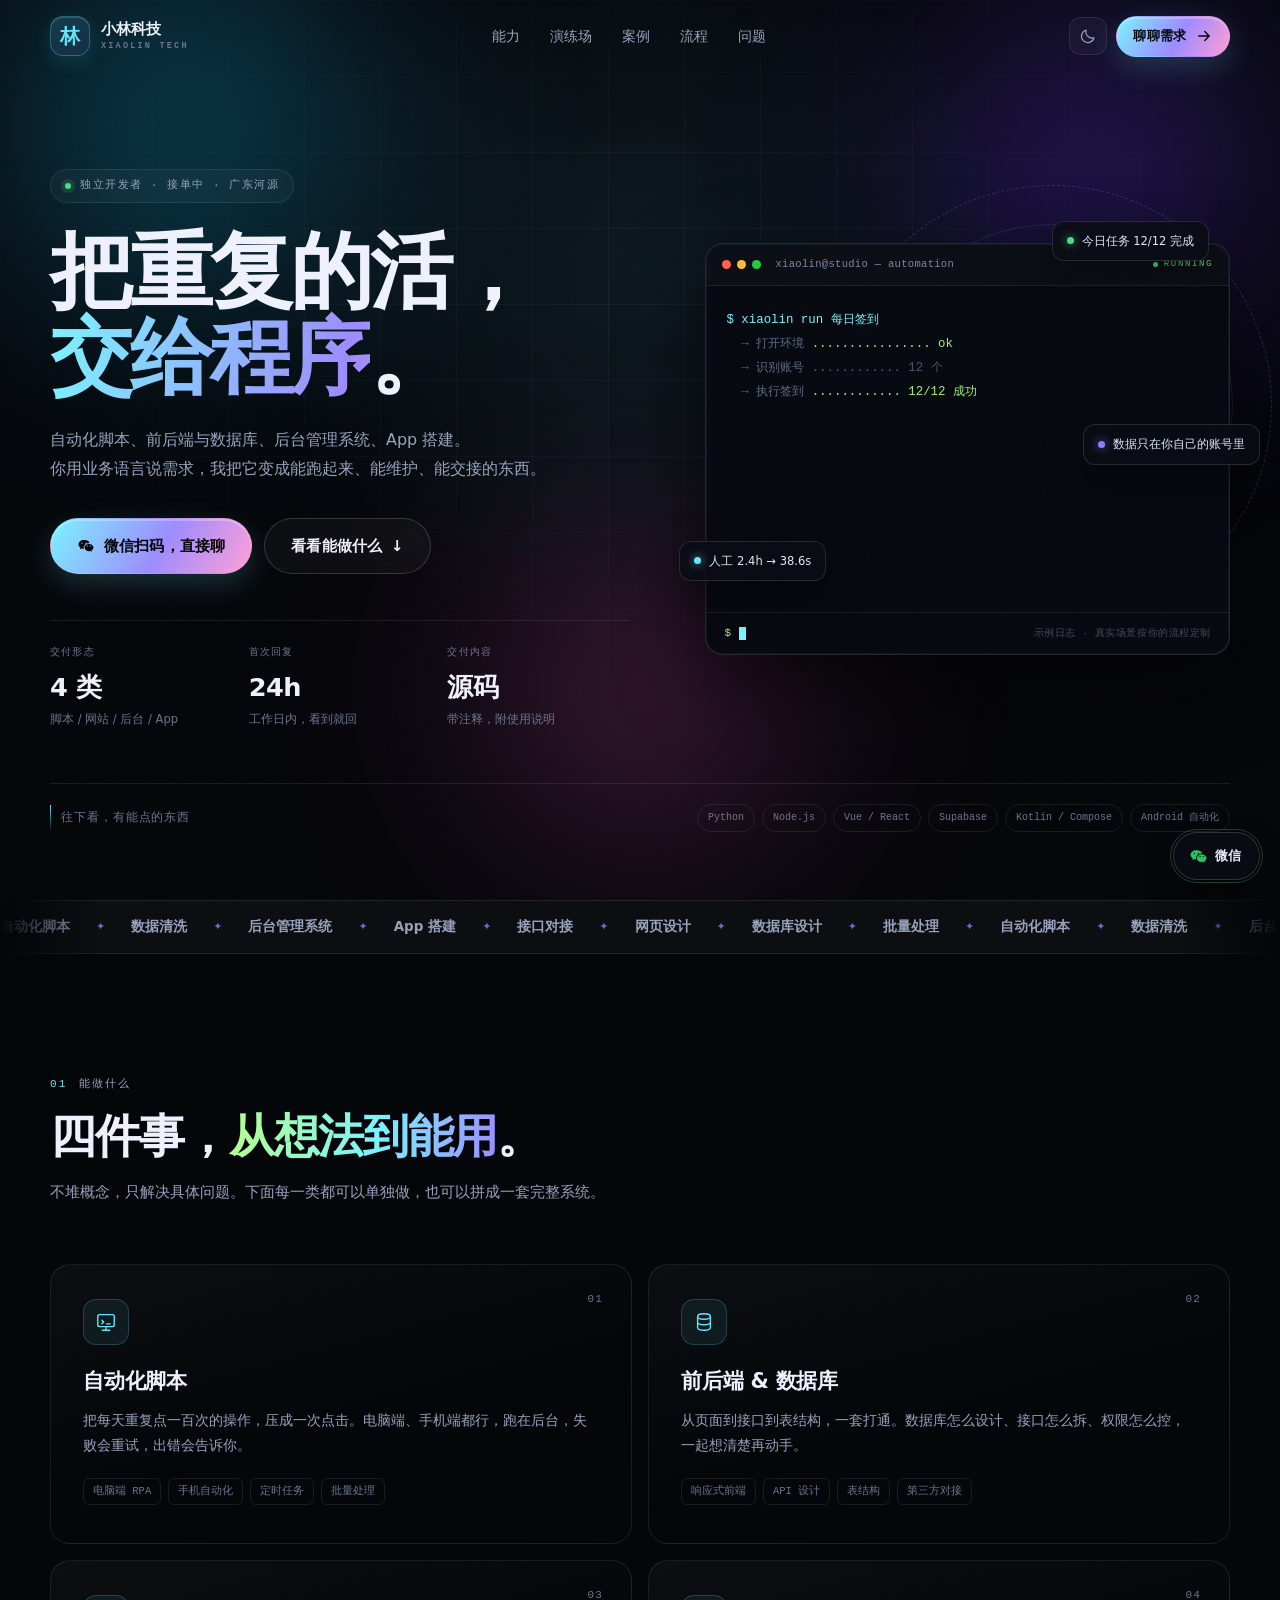
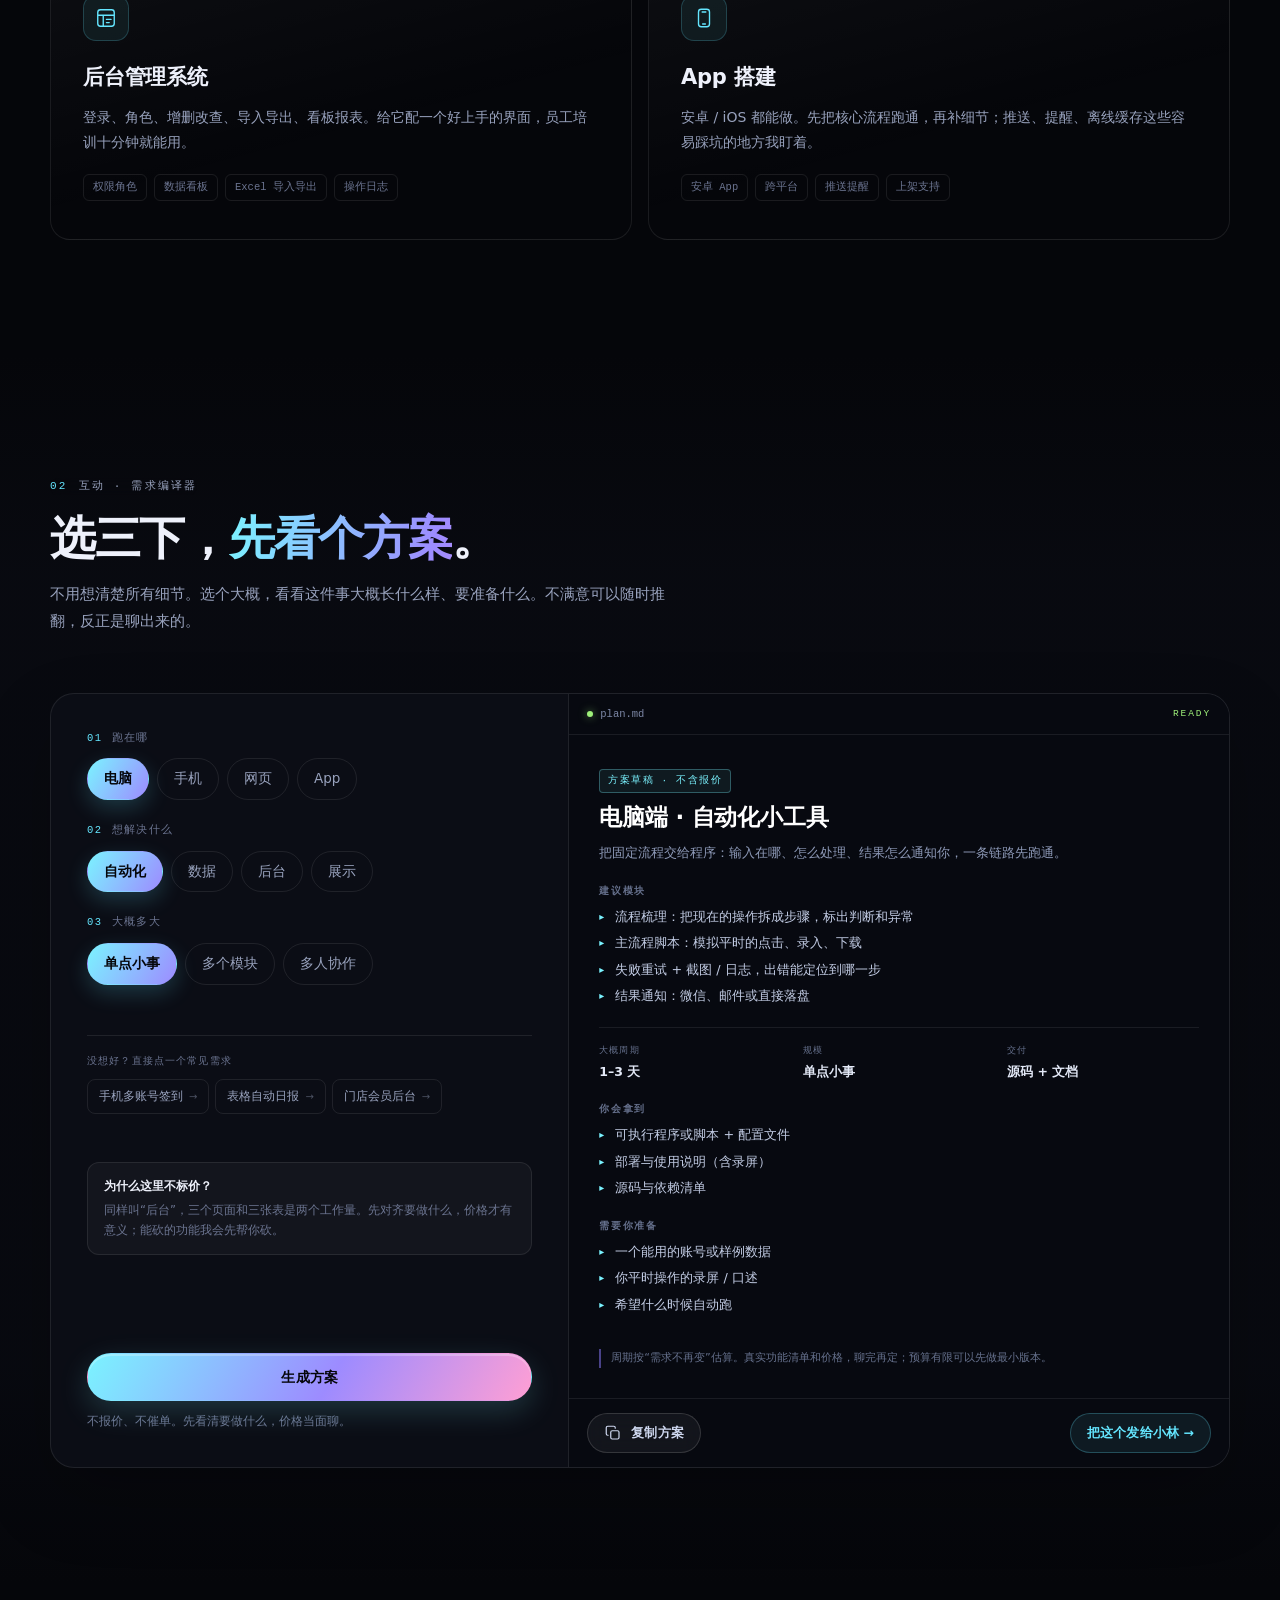
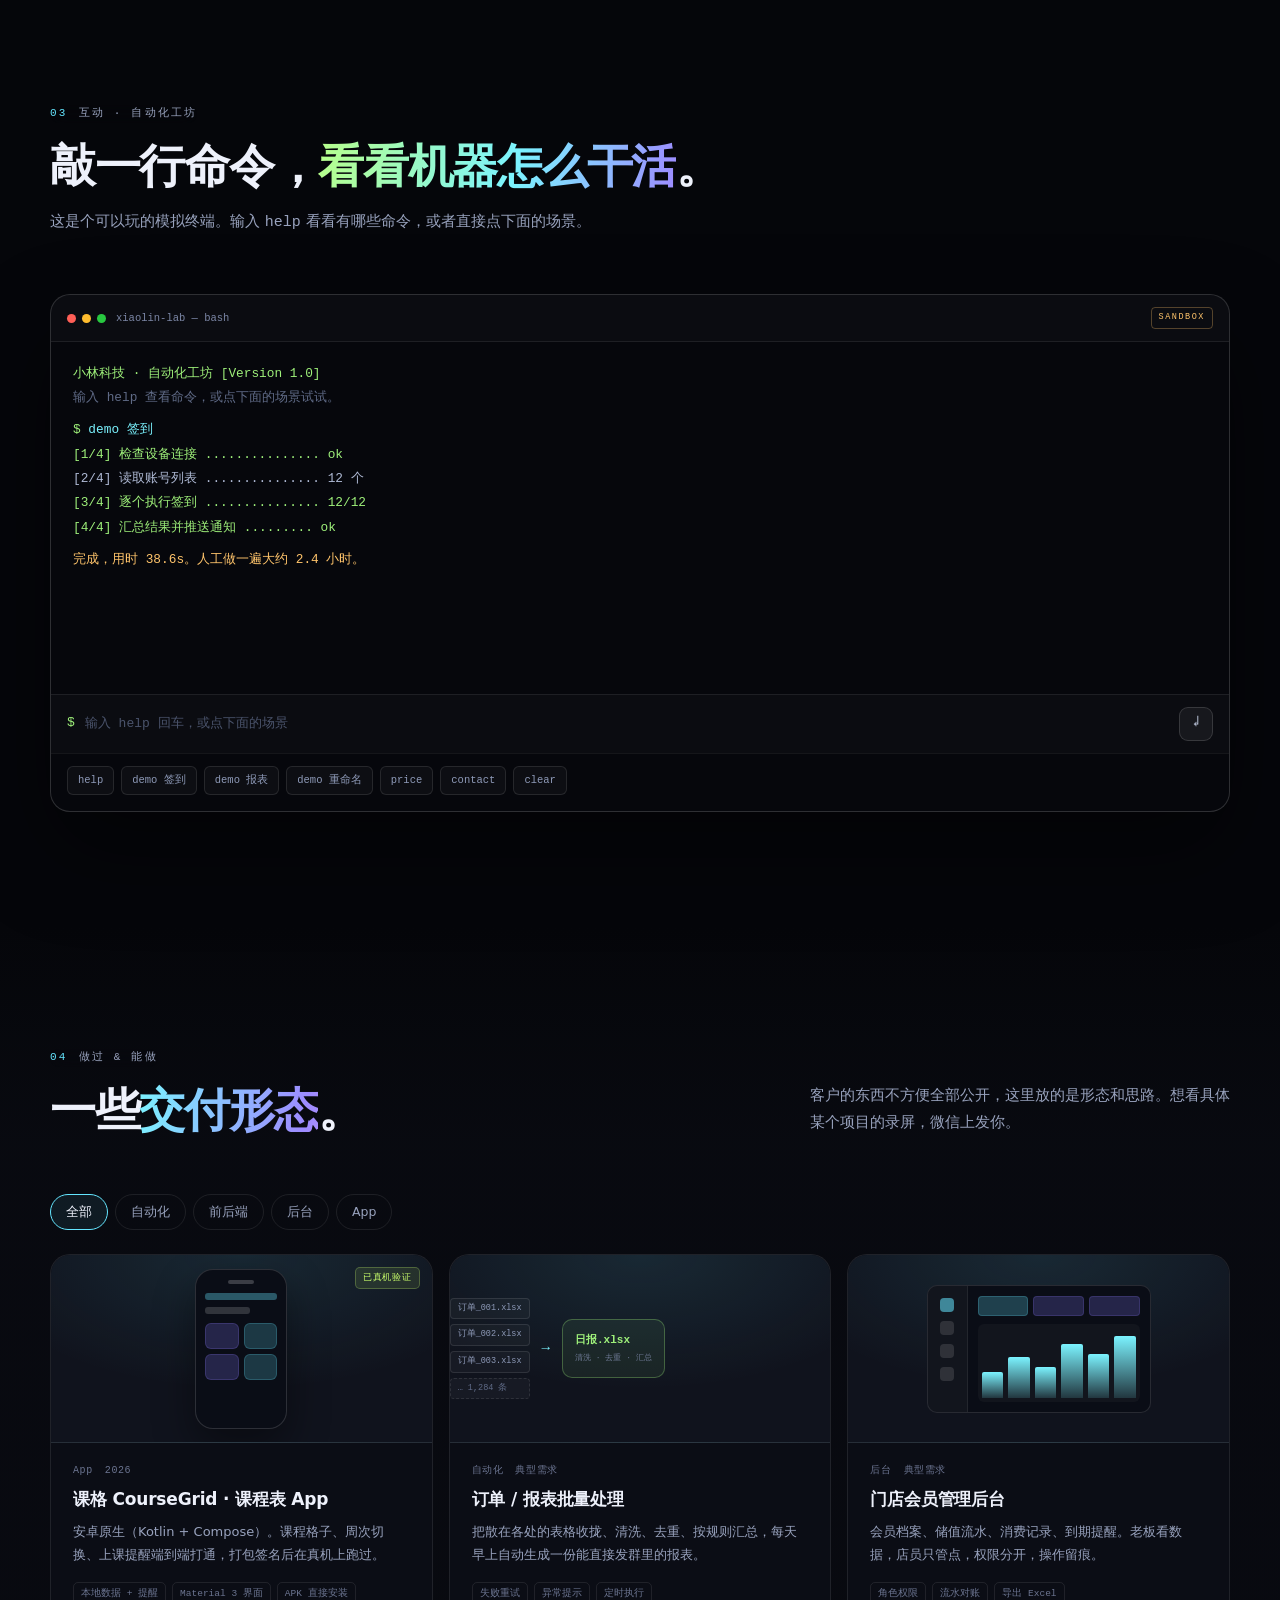
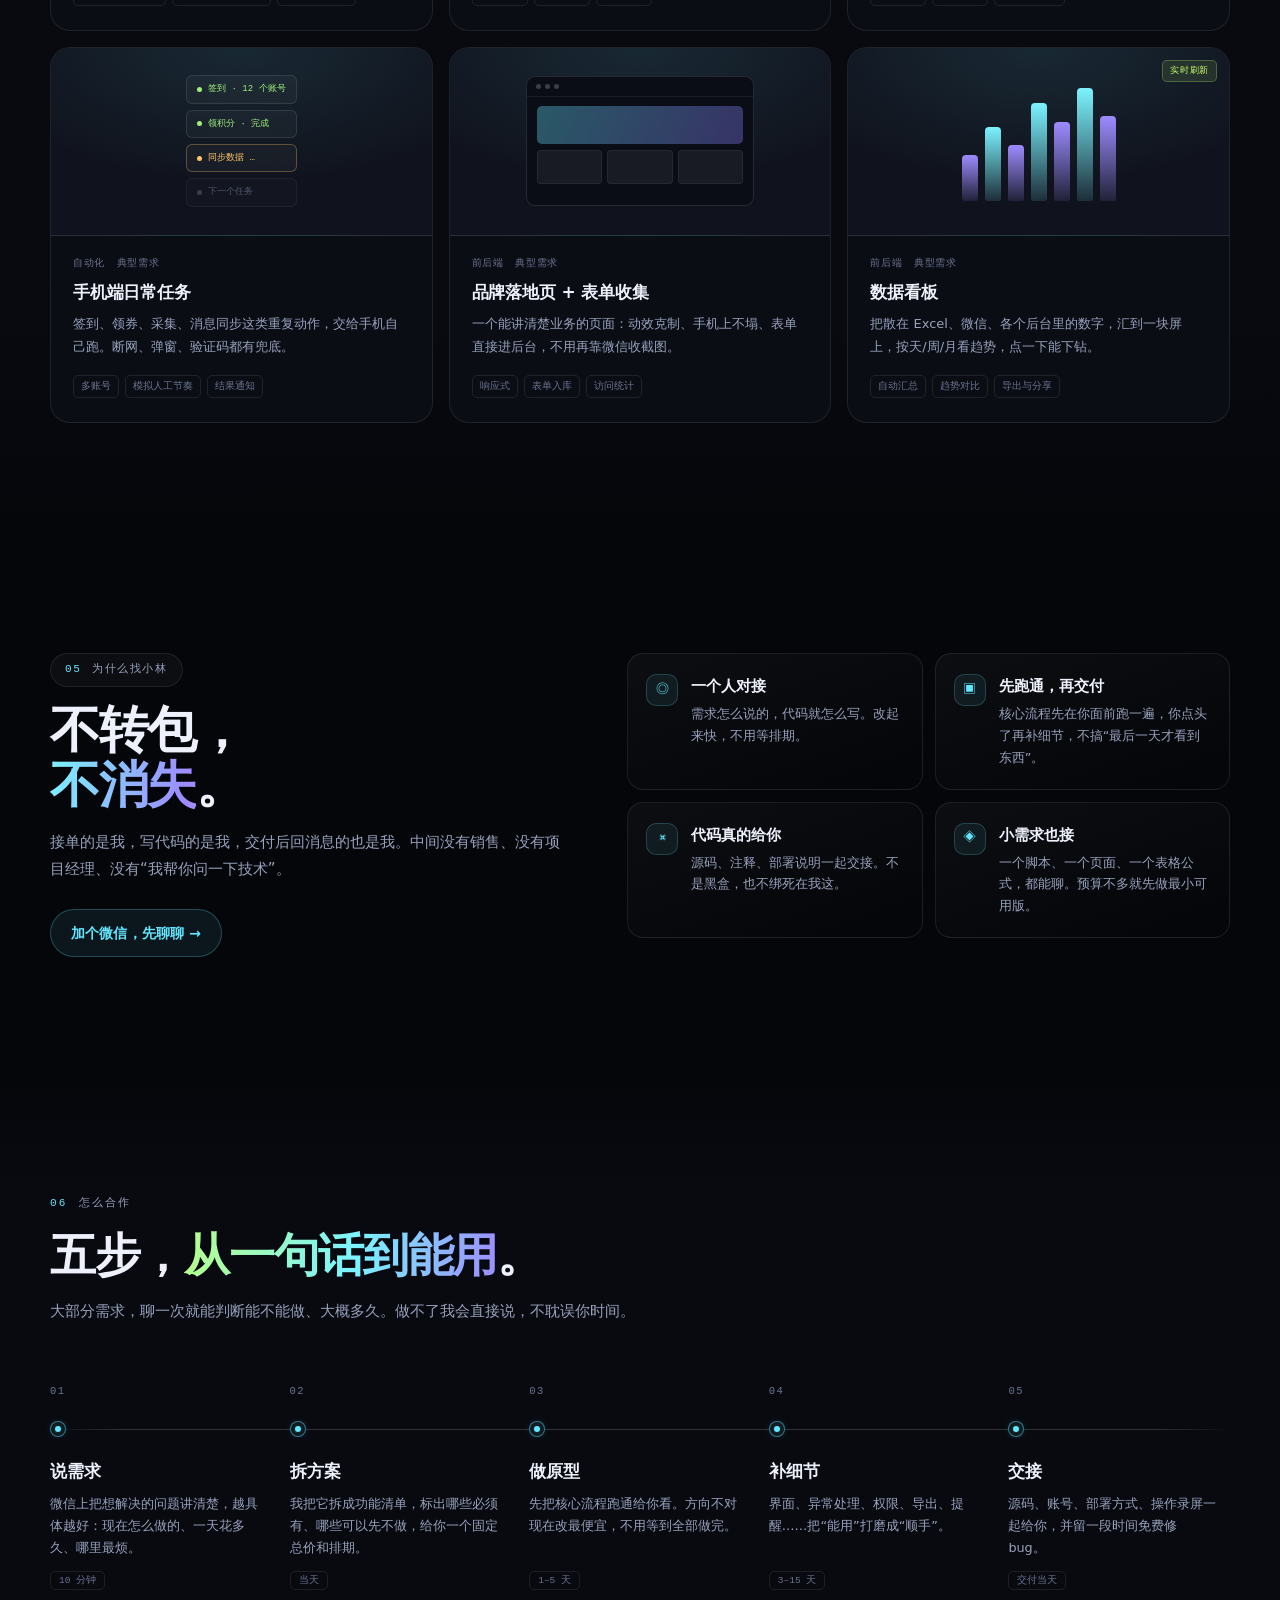
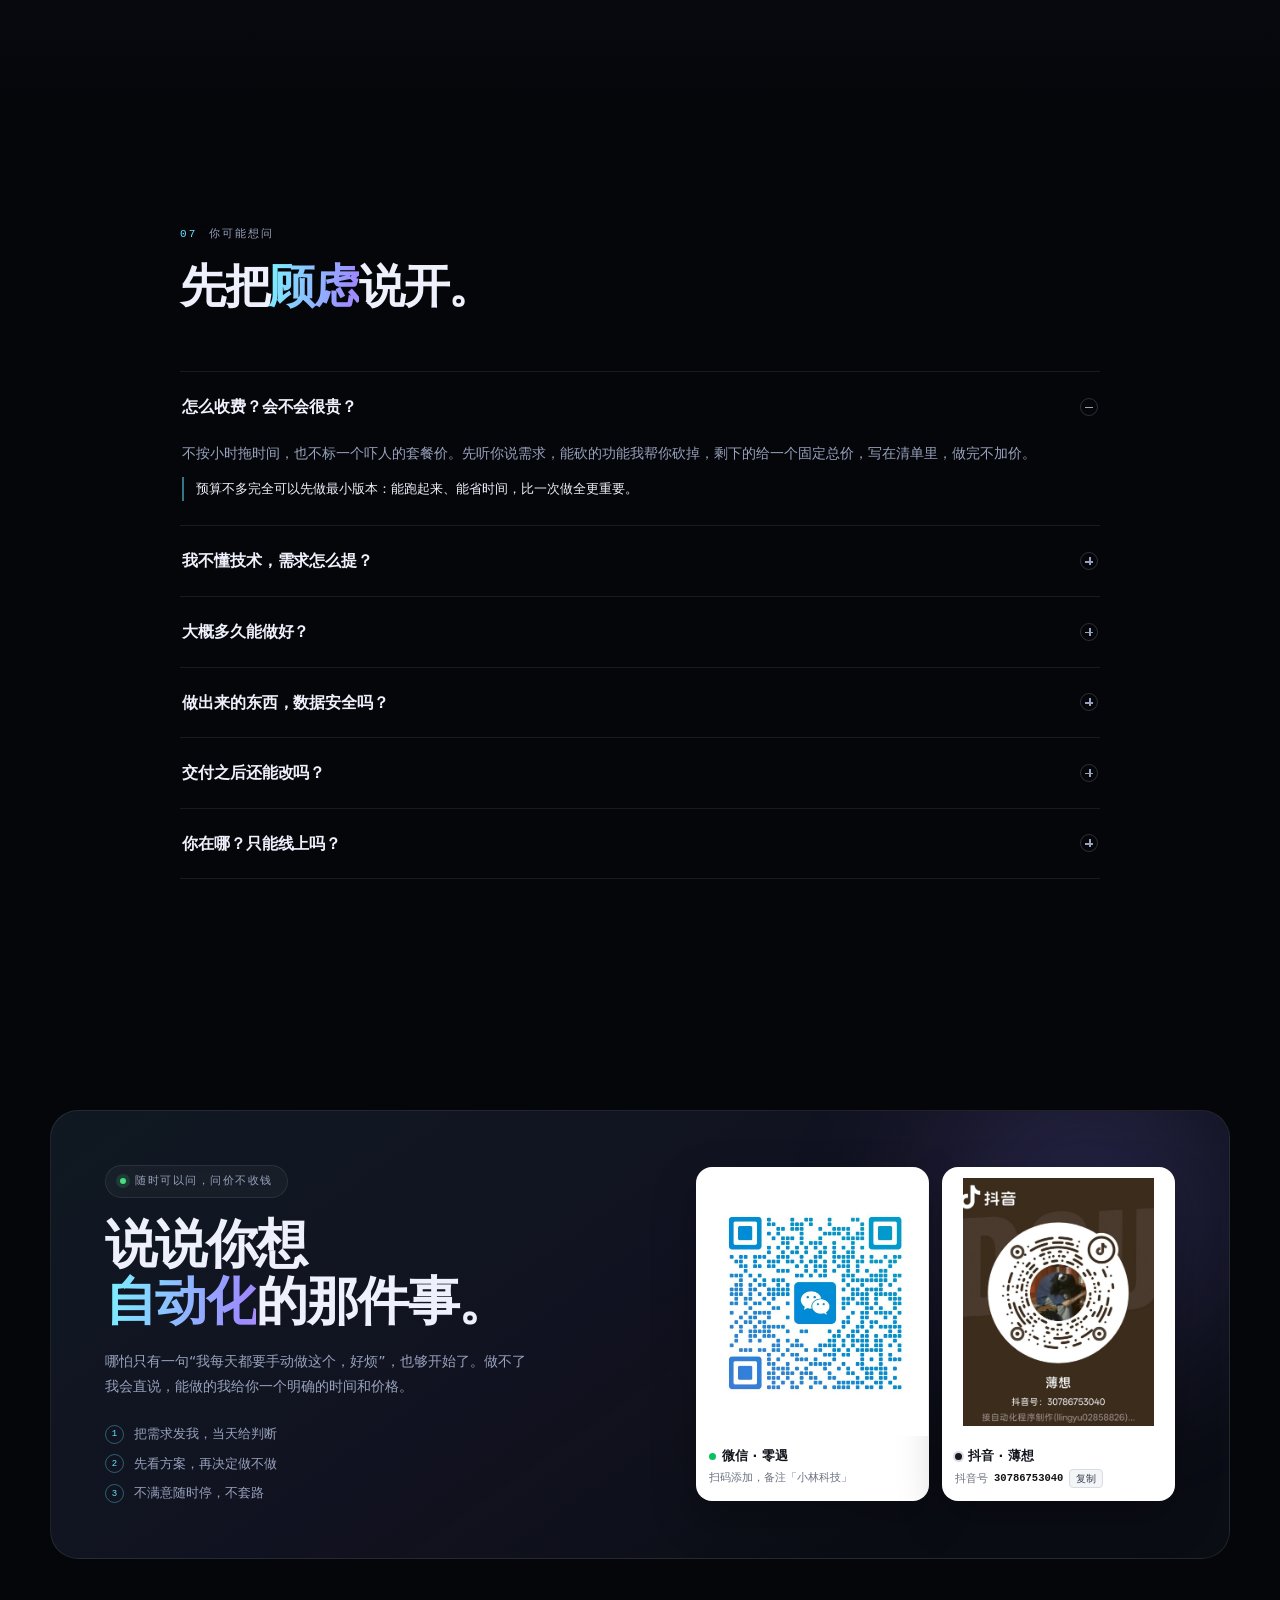
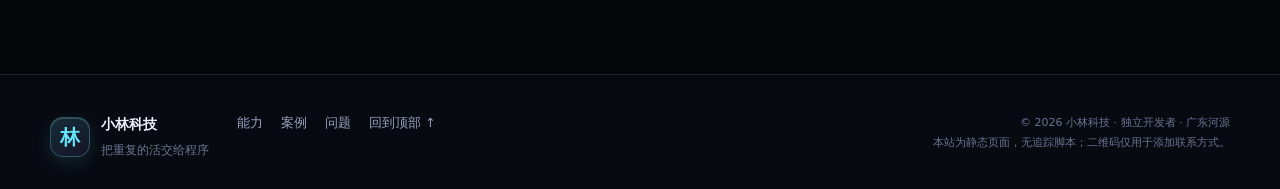
==== index.html @ 585291b5 "小林科技个人站：单页 + 明暗主题 + 需求编译器 + 模拟终端" ====
<!DOCTYPE html>
<html lang="zh-CN" data-theme="dark">
<head>
<meta charset="UTF-8">
<meta name="viewport" content="width=device-width, initial-scale=1, viewport-fit=cover">
<title>小林科技 · 自动化 / 全栈 / App 定制</title>
<meta name="description" content="小林科技，独立开发者接单：电脑与手机自动化脚本、前后端与数据库、后台管理系统、App 搭建。先跑通再交付，源码与文档一起给你。微信扫码直接聊。">
<meta name="author" content="小林科技">
<meta name="theme-color" content="#05060a">
<link rel="canonical" href="https://lwl555.github.io/xiaolin-tech/">
<meta property="og:type" content="website">
<meta property="og:locale" content="zh_CN">
<meta property="og:site_name" content="小林科技">
<meta property="og:url" content="https://lwl555.github.io/xiaolin-tech/">
<meta property="og:title" content="小林科技 · 把重复的活交给程序">
<meta property="og:description" content="自动化脚本 / 前后端与数据库 / 后台管理系统 / App 搭建。独立开发者，直接对接，源码交付。">
<meta property="og:image" content="https://lwl555.github.io/xiaolin-tech/assets/img/og.jpg">
<meta name="twitter:card" content="summary_large_image">
<link rel="icon" href="favicon.svg" type="image/svg+xml">
<link rel="apple-touch-icon" href="assets/img/apple-touch-icon.png">
<link rel="stylesheet" href="assets/css/main.css">
<script type="application/ld+json">
{"@context":"https://schema.org","@type":"ProfessionalService","name":"小林科技","alternateName":"XIAOLIN TECH","url":"https://lwl555.github.io/xiaolin-tech/","image":"https://lwl555.github.io/xiaolin-tech/assets/img/og.jpg","description":"独立开发者接单：电脑与手机自动化脚本、前后端与数据库、后台管理系统、App 搭建。","areaServed":"CN","priceRange":"按需求评估","knowsAbout":["自动化脚本","数据处理","后台管理系统","App 开发","数据库设计","接口对接"]}
</script>
<script>try{var t=localStorage.getItem('xl-theme');if(t)document.documentElement.dataset.theme=t;}catch(e){}document.documentElement.classList.add('js');setTimeout(function(){if(!window.__xlReady){document.documentElement.classList.remove('js');}},3500);</script>
</head>
<body>
<a class="skip-link" href="#main">跳到主要内容</a>
<div class="scroll-progress" aria-hidden="true"><span id="scrollBar"></span></div>

<!-- ============ NAV ============ -->
<header class="nav" id="nav">
  <div class="wrap nav-inner">
    <a class="brand" href="#top" aria-label="小林科技 首页">
      <span class="brand-mark">林</span>
      <span class="brand-text">小林科技<em>XIAOLIN TECH</em></span>
    </a>
    <nav class="nav-links" id="navLinks" aria-label="主导航">
      <a href="#services">能力</a>
      <a href="#lab">演练场</a>
      <a href="#work">案例</a>
      <a href="#process">流程</a>
      <a href="#faq">问题</a>
    </nav>
    <div class="nav-actions">
      <button class="icon-btn theme-toggle" id="themeToggle" type="button" aria-label="切换明暗主题" title="切换明暗主题">
        <svg class="ico-moon" viewBox="0 0 24 24" fill="none" aria-hidden="true"><path d="M20 14.5A8.5 8.5 0 0 1 9.5 4a8.5 8.5 0 1 0 10.5 10.5Z" stroke="currentColor" stroke-width="1.6" stroke-linejoin="round"/></svg>
        <svg class="ico-sun" viewBox="0 0 24 24" fill="none" aria-hidden="true"><circle cx="12" cy="12" r="4" stroke="currentColor" stroke-width="1.6"/><path d="M12 2v2M12 20v2M4.9 4.9l1.4 1.4M17.7 17.7l1.4 1.4M2 12h2M20 12h2M4.9 19.1l1.4-1.4M17.7 6.3l1.4-1.4" stroke="currentColor" stroke-width="1.6" stroke-linecap="round"/></svg>
      </button>
      <button class="btn btn-primary btn-sm" type="button" data-qr="wechat">
        <span>聊聊需求</span>
        <svg viewBox="0 0 24 24" fill="none" aria-hidden="true"><path d="M5 12h13M13 6l6 6-6 6" stroke="currentColor" stroke-width="1.8" stroke-linecap="round" stroke-linejoin="round"/></svg>
      </button>
      <button class="icon-btn menu-btn" id="menuBtn" type="button" aria-label="打开菜单" aria-expanded="false" aria-controls="mobileMenu">
        <span></span><span></span>
      </button>
    </div>
  </div>
</header>

<!-- mobile menu -->
<div class="mobile-menu" id="mobileMenu" aria-hidden="true">
  <div class="mm-inner">
    <a href="#services"><span>01</span>能力</a>
    <a href="#lab"><span>02</span>演练场</a>
    <a href="#work"><span>03</span>案例</a>
    <a href="#process"><span>04</span>流程</a>
    <a href="#faq"><span>05</span>问题</a>
    <a href="#contact"><span>06</span>联系</a>
    <button class="btn btn-primary" type="button" data-qr="wechat">微信扫码，直接聊</button>
  </div>
</div>

<main id="main">
<!-- ============ HERO ============ -->
<section class="hero" id="top">
  <div class="aurora" aria-hidden="true">
    <span class="blob b1"></span><span class="blob b2"></span><span class="blob b3"></span>
  </div>
  <div class="grid-bg" aria-hidden="true"></div>
  <div class="wrap hero-grid">
    <div class="hero-copy">
      <p class="eyebrow reveal"><span class="dot"></span>独立开发者 · 接单中 · 广东河源</p>
      <h1 class="reveal" style="--d:.06s">把重复的活，<br><span class="grad">交给程序</span>。</h1>
      <p class="lead reveal" style="--d:.12s">自动化脚本、前后端与数据库、后台管理系统、App 搭建。<br>
        你用业务语言说需求，我把它变成能跑起来、能维护、能交接的东西。</p>
      <div class="hero-cta reveal" style="--d:.18s">
        <button class="btn btn-primary btn-lg magnetic" type="button" data-qr="wechat">
          <svg viewBox="0 0 24 24" fill="currentColor" aria-hidden="true"><path d="M9.2 4C5.2 4 2 6.6 2 9.8c0 1.8 1 3.4 2.6 4.5l-.6 2 2.2-1.1c.7.2 1.5.3 2.3.3h.6a5.6 5.6 0 0 1-.2-1.5c0-3.2 3.1-5.8 6.9-5.8h.5C16.7 5.6 13.3 4 9.2 4Zm-2.6 3.3a.9.9 0 1 1 0 1.8.9.9 0 0 1 0-1.8Zm5.2 0a.9.9 0 1 1 0 1.8.9.9 0 0 1 0-1.8Z"/><path d="M22 14.1c0-2.7-2.7-4.9-6-4.9s-6 2.2-6 4.9 2.7 4.9 6 4.9c.7 0 1.4-.1 2-.3l1.9.9-.5-1.7c1.6-.9 2.6-2.3 2.6-3.8Zm-8-1.3a.8.8 0 1 1 0-1.6.8.8 0 0 1 0 1.6Zm4 0a.8.8 0 1 1 0-1.6.8.8 0 0 1 0 1.6Z"/></svg>
          微信扫码，直接聊
        </button>
        <a class="btn btn-ghost btn-lg" href="#services">看看能做什么 <span class="arr">↓</span></a>
      </div>
      <dl class="hero-stats reveal" style="--d:.24s">
        <div><dt>交付形态</dt><dd>4 类</dd><small>脚本 / 网站 / 后台 / App</small></div>
        <div><dt>首次回复</dt><dd>24h</dd><small>工作日内，看到就回</small></div>
        <div><dt>交付内容</dt><dd>源码</dd><small>带注释，附使用说明</small></div>
      </dl>
    </div>

    <div class="hero-visual reveal" style="--d:.2s">
      <div class="terminal-card" id="heroTerminal">
        <div class="tc-head">
          <span class="dots"><i></i><i></i><i></i></span>
          <span class="tc-title">xiaolin@studio — automation</span>
          <span class="tc-live"><i></i>RUNNING</span>
        </div>
        <pre class="tc-body" id="tcBody" aria-label="自动化运行示例"></pre>
        <div class="tc-foot">
          <span class="tc-prompt">$</span>
          <span class="tc-caret" id="tcCaret"></span>
          <span class="tc-hint">示例日志 · 真实场景按你的流程定制</span>
        </div>
      </div>
      <div class="float-chip c1"><i class="ok"></i>今日任务 12/12 完成</div>
      <div class="float-chip c2"><i class="clock"></i>人工 2.4h → 38.6s</div>
      <div class="float-chip c3"><i class="lock"></i>数据只在你自己的账号里</div>
      <div class="ring" aria-hidden="true"></div>
    </div>
  </div>
  <div class="wrap hero-foot reveal" style="--d:.3s">
    <span class="scroll-hint"><i></i>往下看，有能点的东西</span>
    <div class="hero-tags">
      <span>Python</span><span>Node.js</span><span>Vue / React</span><span>Supabase</span><span>Kotlin / Compose</span><span>Android 自动化</span>
    </div>
  </div>
</section>

<!-- ============ MARQUEE ============ -->
<div class="marquee" aria-hidden="true">
  <div class="marquee-track">
    <span>自动化脚本</span><b>✦</b><span>数据清洗</span><b>✦</b><span>后台管理系统</span><b>✦</b><span>App 搭建</span><b>✦</b><span>接口对接</span><b>✦</b><span>网页设计</span><b>✦</b><span>数据库设计</span><b>✦</b><span>批量处理</span><b>✦</b>
    <span>自动化脚本</span><b>✦</b><span>数据清洗</span><b>✦</b><span>后台管理系统</span><b>✦</b><span>App 搭建</span><b>✦</b><span>接口对接</span><b>✦</b><span>网页设计</span><b>✦</b><span>数据库设计</span><b>✦</b><span>批量处理</span><b>✦</b>
  </div>
</div>

<!-- ============ SERVICES ============ -->
<section class="section" id="services">
  <div class="wrap">
    <header class="sec-head">
      <p class="eyebrow reveal"><span class="idx">01</span>能做什么</p>
      <h2 class="reveal" style="--d:.05s">四件事，<span class="grad-2">从想法到能用</span>。</h2>
      <p class="sec-lead reveal" style="--d:.1s">不堆概念，只解决具体问题。下面每一类都可以单独做，也可以拼成一套完整系统。</p>
    </header>

    <div class="service-grid">
      <article class="svc-card reveal" data-tilt>
        <span class="svc-idx">01</span>
        <div class="svc-ico">
          <svg viewBox="0 0 24 24" fill="none" aria-hidden="true"><rect x="3" y="4" width="18" height="13" rx="2" stroke="currentColor" stroke-width="1.5"/><path d="M8 21h8M12 17v4" stroke="currentColor" stroke-width="1.5" stroke-linecap="round"/><path d="m7.5 10 2 2-2 2M12.5 14h4" stroke="currentColor" stroke-width="1.5" stroke-linecap="round" stroke-linejoin="round"/></svg>
        </div>
        <h3>自动化脚本</h3>
        <p>把每天重复点一百次的操作，压成一次点击。电脑端、手机端都行，跑在后台，失败会重试，出错会告诉你。</p>
        <ul class="svc-tags">
          <li>电脑端 RPA</li><li>手机自动化</li><li>定时任务</li><li>批量处理</li>
        </ul>
        <span class="svc-arrow" aria-hidden="true">↗</span>
      </article>

      <article class="svc-card reveal" data-tilt style="--d:.06s">
        <span class="svc-idx">02</span>
        <div class="svc-ico">
          <svg viewBox="0 0 24 24" fill="none" aria-hidden="true"><ellipse cx="12" cy="6" rx="7" ry="3" stroke="currentColor" stroke-width="1.5"/><path d="M5 6v6c0 1.7 3.1 3 7 3s7-1.3 7-3V6M5 12v6c0 1.7 3.1 3 7 3s7-1.3 7-3v-6" stroke="currentColor" stroke-width="1.5"/></svg>
        </div>
        <h3>前后端 &amp; 数据库</h3>
        <p>从页面到接口到表结构，一套打通。数据库怎么设计、接口怎么拆、权限怎么控，一起想清楚再动手。</p>
        <ul class="svc-tags">
          <li>响应式前端</li><li>API 设计</li><li>表结构</li><li>第三方对接</li>
        </ul>
        <span class="svc-arrow" aria-hidden="true">↗</span>
      </article>

      <article class="svc-card reveal" data-tilt style="--d:.12s">
        <span class="svc-idx">03</span>
        <div class="svc-ico">
          <svg viewBox="0 0 24 24" fill="none" aria-hidden="true"><rect x="3" y="3" width="18" height="18" rx="3" stroke="currentColor" stroke-width="1.5"/><path d="M3 9h18M9 21V9" stroke="currentColor" stroke-width="1.5"/><path d="M12.5 13.5h5M12.5 17h3" stroke="currentColor" stroke-width="1.5" stroke-linecap="round"/></svg>
        </div>
        <h3>后台管理系统</h3>
        <p>登录、角色、增删改查、导入导出、看板报表。给它配一个好上手的界面，员工培训十分钟就能用。</p>
        <ul class="svc-tags">
          <li>权限角色</li><li>数据看板</li><li>Excel 导入导出</li><li>操作日志</li>
        </ul>
        <span class="svc-arrow" aria-hidden="true">↗</span>
      </article>

      <article class="svc-card reveal" data-tilt style="--d:.18s">
        <span class="svc-idx">04</span>
        <div class="svc-ico">
          <svg viewBox="0 0 24 24" fill="none" aria-hidden="true"><rect x="6" y="2.5" width="12" height="19" rx="3" stroke="currentColor" stroke-width="1.5"/><path d="M10 5.5h4M10.5 18.5h3" stroke="currentColor" stroke-width="1.5" stroke-linecap="round"/></svg>
        </div>
        <h3>App 搭建</h3>
        <p>安卓 / iOS 都能做。先把核心流程跑通，再补细节；推送、提醒、离线缓存这些容易踩坑的地方我盯着。</p>
        <ul class="svc-tags">
          <li>安卓 App</li><li>跨平台</li><li>推送提醒</li><li>上架支持</li>
        </ul>
        <span class="svc-arrow" aria-hidden="true">↗</span>
      </article>
    </div>
  </div>
</section>

<!-- ============ LAB / COMPILER ============ -->
<section class="section section-alt" id="lab">
  <div class="wrap">
    <header class="sec-head">
      <p class="eyebrow reveal"><span class="idx">02</span>互动 · 需求编译器</p>
      <h2 class="reveal" style="--d:.05s">选三下，<span class="grad">先看个方案</span>。</h2>
      <p class="sec-lead reveal" style="--d:.1s">不用想清楚所有细节。选个大概，看看这件事大概长什么样、要准备什么。不满意可以随时推翻，反正是聊出来的。</p>
    </header>

    <div class="compiler reveal" id="compiler">
      <div class="cp-controls">
        <fieldset class="cp-group">
          <legend><span>01</span>跑在哪</legend>
          <div class="pills" role="radiogroup" aria-label="运行平台">
            <button class="pill is-on" data-field="platform" data-value="pc" role="radio" aria-checked="true">电脑</button>
            <button class="pill" data-field="platform" data-value="phone" role="radio" aria-checked="false">手机</button>
            <button class="pill" data-field="platform" data-value="web" role="radio" aria-checked="false">网页</button>
            <button class="pill" data-field="platform" data-value="app" role="radio" aria-checked="false">App</button>
          </div>
        </fieldset>

        <fieldset class="cp-group">
          <legend><span>02</span>想解决什么</legend>
          <div class="pills" role="radiogroup" aria-label="需求类型">
            <button class="pill is-on" data-field="goal" data-value="auto" role="radio" aria-checked="true">自动化</button>
            <button class="pill" data-field="goal" data-value="data" role="radio" aria-checked="false">数据</button>
            <button class="pill" data-field="goal" data-value="admin" role="radio" aria-checked="false">后台</button>
            <button class="pill" data-field="goal" data-value="site" role="radio" aria-checked="false">展示</button>
          </div>
        </fieldset>

        <fieldset class="cp-group">
          <legend><span>03</span>大概多大</legend>
          <div class="pills" role="radiogroup" aria-label="规模">
            <button class="pill is-on" data-field="scale" data-value="s" role="radio" aria-checked="true">单点小事</button>
            <button class="pill" data-field="scale" data-value="m" role="radio" aria-checked="false">多个模块</button>
            <button class="pill" data-field="scale" data-value="l" role="radio" aria-checked="false">多人协作</button>
          </div>
        </fieldset>

        <div class="cp-presets">
          <p class="cp-presets-title">没想好？直接点一个常见需求</p>
          <div class="preset-row">
            <button class="preset" type="button" data-preset="phone,auto,m">手机多账号签到</button>
            <button class="preset" type="button" data-preset="pc,data,m">表格自动日报</button>
            <button class="preset" type="button" data-preset="web,admin,m">门店会员后台</button>
          </div>
        </div>

        <div class="cp-faq">
          <b>为什么这里不标价？</b>
          <span>同样叫“后台”，三个页面和三张表是两个工作量。先对齐要做什么，价格才有意义；能砍的功能我会先帮你砍。</span>
        </div>

        <div class="cp-actions">
          <button class="btn btn-primary btn-block" id="compileBtn" type="button">
            <span class="btn-label">生成方案</span>
            <span class="btn-load"><i></i><i></i><i></i></span>
          </button>
          <p class="cp-note">不报价、不催单。先看清要做什么，价格当面聊。</p>
        </div>
      </div>

      <div class="cp-output" aria-live="polite">
        <div class="cp-bar">
          <span class="cp-bar-title"><i></i>plan.md</span>
          <span class="cp-bar-state" id="cpState">READY</span>
        </div>
        <div class="cp-body" id="cpBody">
          <div class="cp-placeholder">
            <p class="cp-ph-title">选择左边的选项</p>
            <p class="cp-ph-sub">这里会实时生成一份方案草稿：建议模块、交付物、大概周期、你需要准备的东西。</p>
          </div>
        </div>
        <div class="cp-foot">
          <button class="btn btn-ghost btn-sm" id="copyPlan" type="button" disabled>
            <svg viewBox="0 0 24 24" fill="none" aria-hidden="true"><rect x="9" y="9" width="11" height="11" rx="2" stroke="currentColor" stroke-width="1.6"/><path d="M15 5.5V5a2 2 0 0 0-2-2H5a2 2 0 0 0-2 2v8a2 2 0 0 0 2 2h.5" stroke="currentColor" stroke-width="1.6" stroke-linecap="round"/></svg>
            复制方案
          </button>
          <button class="btn btn-soft btn-sm" type="button" data-qr="wechat">把这个发给小林 →</button>
        </div>
      </div>
    </div>
  </div>
</section>

<!-- ============ CONSOLE DEMO ============ -->
<section class="section" id="demo">
  <div class="wrap">
    <header class="sec-head">
      <p class="eyebrow reveal"><span class="idx">03</span>互动 · 自动化工坊</p>
      <h2 class="reveal" style="--d:.05s">敲一行命令，<span class="grad-2">看看机器怎么干活</span>。</h2>
      <p class="sec-lead reveal" style="--d:.1s">这是个可以玩的模拟终端。输入 <code>help</code> 看看有哪些命令，或者直接点下面的场景。</p>
    </header>

    <div class="console reveal" id="console">
      <div class="cons-head">
        <span class="dots"><i></i><i></i><i></i></span>
        <span class="cons-title">xiaolin-lab — bash</span>
        <span class="cons-badge">SANDBOX</span>
      </div>
      <div class="cons-screen" id="consScreen" tabindex="0" role="log" aria-label="模拟终端输出"></div>
      <form class="cons-input" id="consForm" autocomplete="off">
        <label class="cons-prompt" for="consCmd">$</label>
        <input id="consCmd" name="cmd" type="text" placeholder="输入 help 回车，或点下面的场景" spellcheck="false" autocomplete="off" aria-label="命令输入">
        <button class="cons-send" type="submit" aria-label="执行命令">↵</button>
      </form>
      <div class="cons-chips">
        <button type="button" data-cmd="help">help</button>
        <button type="button" data-cmd="demo 签到">demo 签到</button>
        <button type="button" data-cmd="demo 报表">demo 报表</button>
        <button type="button" data-cmd="demo 重命名">demo 重命名</button>
        <button type="button" data-cmd="price">price</button>
        <button type="button" data-cmd="contact">contact</button>
        <button type="button" data-cmd="clear">clear</button>
      </div>
    </div>
  </div>
</section>

<!-- ============ WORK ============ -->
<section class="section section-alt" id="work">
  <div class="wrap">
    <header class="sec-head sec-head-row">
      <div>
        <p class="eyebrow reveal"><span class="idx">04</span>做过 &amp; 能做</p>
        <h2 class="reveal" style="--d:.05s">一些<span class="grad">交付形态</span>。</h2>
      </div>
      <p class="sec-lead reveal" style="--d:.1s;max-width:420px">客户的东西不方便全部公开，这里放的是形态和思路。想看具体某个项目的录屏，微信上发你。</p>
    </header>

    <div class="filters reveal" role="tablist" aria-label="案例筛选">
      <button class="filter is-on" data-filter="all" role="tab" aria-selected="true">全部</button>
      <button class="filter" data-filter="auto" role="tab" aria-selected="false">自动化</button>
      <button class="filter" data-filter="full" role="tab" aria-selected="false">前后端</button>
      <button class="filter" data-filter="admin" role="tab" aria-selected="false">后台</button>
      <button class="filter" data-filter="app" role="tab" aria-selected="false">App</button>
    </div>

    <div class="work-grid" id="workGrid">
      <article class="work-card reveal" data-cat="app">
        <div class="wc-visual v-app">
          <div class="phone"><span class="ph-notch"></span><div class="ph-row"></div><div class="ph-row short"></div><div class="ph-grid"><i></i><i></i><i></i><i></i></div></div>
          <span class="wc-badge">已真机验证</span>
        </div>
        <div class="wc-body">
          <div class="wc-meta"><span>App</span><span>2026</span></div>
          <h3>课格 CourseGrid · 课程表 App</h3>
          <p>安卓原生（Kotlin + Compose）。课程格子、周次切换、上课提醒端到端打通，打包签名后在真机上跑过。</p>
          <ul class="wc-list"><li>本地数据 + 提醒</li><li>Material 3 界面</li><li>APK 直接安装</li></ul>
        </div>
      </article>

      <article class="work-card reveal" data-cat="auto" style="--d:.05s">
        <div class="wc-visual v-auto">
          <div class="auto-rows"><span>订单_001.xlsx</span><span>订单_002.xlsx</span><span>订单_003.xlsx</span><span>… 1,284 条</span></div>
          <div class="auto-arrow">→</div>
          <div class="auto-out"><b>日报.xlsx</b><em>清洗 · 去重 · 汇总</em></div>
        </div>
        <div class="wc-body">
          <div class="wc-meta"><span>自动化</span><span>典型需求</span></div>
          <h3>订单 / 报表批量处理</h3>
          <p>把散在各处的表格收拢、清洗、去重、按规则汇总，每天早上自动生成一份能直接发群里的报表。</p>
          <ul class="wc-list"><li>失败重试</li><li>异常提示</li><li>定时执行</li></ul>
        </div>
      </article>

      <article class="work-card reveal" data-cat="admin" style="--d:.1s">
        <div class="wc-visual v-admin">
          <div class="adm"><div class="adm-side"><i></i><i></i><i></i><i></i></div><div class="adm-main"><div class="adm-kpis"><b></b><b></b><b></b></div><div class="adm-chart"><span></span><span></span><span></span><span></span><span></span><span></span></div></div></div>
        </div>
        <div class="wc-body">
          <div class="wc-meta"><span>后台</span><span>典型需求</span></div>
          <h3>门店会员管理后台</h3>
          <p>会员档案、储值流水、消费记录、到期提醒。老板看数据，店员只管点，权限分开，操作留痕。</p>
          <ul class="wc-list"><li>角色权限</li><li>流水对账</li><li>导出 Excel</li></ul>
        </div>
      </article>

      <article class="work-card reveal" data-cat="auto" style="--d:.15s">
        <div class="wc-visual v-phone">
          <div class="tasks"><span class="t-done">签到 · 12 个账号</span><span class="t-done">领积分 · 完成</span><span class="t-run">同步数据 …</span><span class="t-wait">下一个任务</span></div>
        </div>
        <div class="wc-body">
          <div class="wc-meta"><span>自动化</span><span>典型需求</span></div>
          <h3>手机端日常任务</h3>
          <p>签到、领券、采集、消息同步这类重复动作，交给手机自己跑。断网、弹窗、验证码都有兜底。</p>
          <ul class="wc-list"><li>多账号</li><li>模拟人工节奏</li><li>结果通知</li></ul>
        </div>
      </article>

      <article class="work-card reveal" data-cat="full" style="--d:.2s">
        <div class="wc-visual v-web">
          <div class="browser"><span class="br-bar"><i></i><i></i><i></i></span><div class="br-hero"></div><div class="br-cols"><i></i><i></i><i></i></div></div>
        </div>
        <div class="wc-body">
          <div class="wc-meta"><span>前后端</span><span>典型需求</span></div>
          <h3>品牌落地页 + 表单收集</h3>
          <p>一个能讲清楚业务的页面：动效克制、手机上不塌、表单直接进后台，不用再靠微信收截图。</p>
          <ul class="wc-list"><li>响应式</li><li>表单入库</li><li>访问统计</li></ul>
        </div>
      </article>

      <article class="work-card reveal" data-cat="full" style="--d:.25s">
        <div class="wc-visual v-data">
          <div class="bars"><i style="--h:38%"></i><i style="--h:62%"></i><i style="--h:47%"></i><i style="--h:82%"></i><i style="--h:66%"></i><i style="--h:94%"></i><i style="--h:71%"></i></div>
          <span class="wc-badge">实时刷新</span>
        </div>
        <div class="wc-body">
          <div class="wc-meta"><span>前后端</span><span>典型需求</span></div>
          <h3>数据看板</h3>
          <p>把散在 Excel、微信、各个后台里的数字，汇到一块屏上，按天/周/月看趋势，点一下能下钻。</p>
          <ul class="wc-list"><li>自动汇总</li><li>趋势对比</li><li>导出与分享</li></ul>
        </div>
      </article>
    </div>
  </div>
</section>

<!-- ============ WHY ============ -->
<section class="section" id="why">
  <div class="wrap">
    <div class="why-grid">
      <div class="why-left">
        <p class="eyebrow reveal"><span class="idx">05</span>为什么找小林</p>
        <h2 class="reveal" style="--d:.05s">不转包，<br><span class="grad">不消失</span>。</h2>
        <p class="sec-lead reveal" style="--d:.1s">接单的是我，写代码的是我，交付后回消息的也是我。中间没有销售、没有项目经理、没有“我帮你问一下技术”。</p>
        <button class="btn btn-soft reveal" style="--d:.15s" type="button" data-qr="wechat">加个微信，先聊聊 →</button>
      </div>
      <ul class="why-list">
        <li class="reveal"><span class="w-ico">◎</span><div><h3>一个人对接</h3><p>需求怎么说的，代码就怎么写。改起来快，不用等排期。</p></div></li>
        <li class="reveal" style="--d:.05s"><span class="w-ico">▣</span><div><h3>先跑通，再交付</h3><p>核心流程先在你面前跑一遍，你点头了再补细节，不搞“最后一天才看到东西”。</p></div></li>
        <li class="reveal" style="--d:.1s"><span class="w-ico">⌘</span><div><h3>代码真的给你</h3><p>源码、注释、部署说明一起交接。不是黑盒，也不绑死在我这。</p></div></li>
        <li class="reveal" style="--d:.15s"><span class="w-ico">◈</span><div><h3>小需求也接</h3><p>一个脚本、一个页面、一个表格公式，都能聊。预算不多就先做最小可用版。</p></div></li>
      </ul>
    </div>
  </div>
</section>

<!-- ============ PROCESS ============ -->
<section class="section section-alt" id="process">
  <div class="wrap">
    <header class="sec-head">
      <p class="eyebrow reveal"><span class="idx">06</span>怎么合作</p>
      <h2 class="reveal" style="--d:.05s">五步，<span class="grad-2">从一句话到能用</span>。</h2>
      <p class="sec-lead reveal" style="--d:.1s">大部分需求，聊一次就能判断能不能做、大概多久。做不了我会直接说，不耽误你时间。</p>
    </header>

    <ol class="steps">
      <li class="step reveal">
        <span class="st-num">01</span>
        <div class="st-dot"></div>
        <h3>说需求</h3>
        <p>微信上把想解决的问题讲清楚，越具体越好：现在怎么做的、一天花多久、哪里最烦。</p>
        <span class="st-time"><span>10 分钟</span></span>
      </li>
      <li class="step reveal" style="--d:.06s">
        <span class="st-num">02</span>
        <div class="st-dot"></div>
        <h3>拆方案</h3>
        <p>我把它拆成功能清单，标出哪些必须有、哪些可以先不做，给你一个固定总价和排期。</p>
        <span class="st-time"><span>当天</span></span>
      </li>
      <li class="step reveal" style="--d:.12s">
        <span class="st-num">03</span>
        <div class="st-dot"></div>
        <h3>做原型</h3>
        <p>先把核心流程跑通给你看。方向不对现在改最便宜，不用等到全部做完。</p>
        <span class="st-time"><span>1–5 天</span></span>
      </li>
      <li class="step reveal" style="--d:.18s">
        <span class="st-num">04</span>
        <div class="st-dot"></div>
        <h3>补细节</h3>
        <p>界面、异常处理、权限、导出、提醒……把“能用”打磨成“顺手”。</p>
        <span class="st-time"><span>3–15 天</span></span>
      </li>
      <li class="step reveal" style="--d:.24s">
        <span class="st-num">05</span>
        <div class="st-dot"></div>
        <h3>交接</h3>
        <p>源码、账号、部署方式、操作录屏一起给你，并留一段时间免费修 bug。</p>
        <span class="st-time"><span>交付当天</span></span>
      </li>
    </ol>
  </div>
</section>

<!-- ============ FAQ ============ -->
<section class="section" id="faq">
  <div class="wrap faq-wrap">
    <header class="sec-head">
      <p class="eyebrow reveal"><span class="idx">07</span>你可能想问</p>
      <h2 class="reveal" style="--d:.05s">先把<span class="grad">顾虑</span>说开。</h2>
    </header>

    <div class="faq-list" id="faqList">
      <details class="faq-item reveal" open>
        <summary><span>怎么收费？会不会很贵？</span><i></i></summary>
        <div class="faq-a"><p>不按小时拖时间，也不标一个吓人的套餐价。先听你说需求，能砍的功能我帮你砍掉，剩下的给一个固定总价，写在清单里，做完不加价。</p><p class="faq-em">预算不多完全可以先做最小版本：能跑起来、能省时间，比一次做全更重要。</p></div>
      </details>
      <details class="faq-item reveal" style="--d:.04s">
        <summary><span>我不懂技术，需求怎么提？</span><i></i></summary>
        <div class="faq-a"><p>用你平时工作的说法就行：“每天要把三个表格合成一个”“客户加微信后要自动发一份资料”。我会翻译成功能清单再跟你确认，你只需要点头或者摇头。</p></div>
      </details>
      <details class="faq-item reveal" style="--d:.08s">
        <summary><span>大概多久能做好？</span><i></i></summary>
        <div class="faq-a"><p>单个脚本通常 1–3 天；带登录和数据库的网站/后台 1–2 周；App 2–4 周。具体看功能数量和你要不要改需求，排期会在开始前说清楚。</p></div>
      </details>
      <details class="faq-item reveal" style="--d:.12s">
        <summary><span>做出来的东西，数据安全吗？</span><i></i></summary>
        <div class="faq-a"><p>数据放你自己的账号里：自己的电脑、自己的服务器、自己的 Supabase 项目。密钥不进前端代码，交付时把账号和控制权一起交给你。我不留后门，也不拿你的数据做别的事。</p></div>
      </details>
      <details class="faq-item reveal" style="--d:.16s">
        <summary><span>交付之后还能改吗？</span><i></i></summary>
        <div class="faq-a"><p>交付后有一段时间免费修 bug（我这边的问题我负责）。后续想加功能、改样式，按次报价；长期要维护也可以按月谈，不绑死。</p></div>
      </details>
      <details class="faq-item reveal" style="--d:.2s">
        <summary><span>你在哪？只能线上吗？</span><i></i></summary>
        <div class="faq-a"><p>广东河源，线上沟通为主，微信、语音、远程演示都行。本地的话也可以约着当面把需求过一遍。</p></div>
      </details>
    </div>
  </div>
</section>

<!-- ============ CONTACT ============ -->
<section class="section contact" id="contact">
  <div class="wrap">
    <div class="contact-panel reveal">
      <div class="contact-glow" aria-hidden="true"></div>
      <div class="contact-copy">
        <p class="eyebrow"><span class="dot"></span>随时可以问，问价不收钱</p>
        <h2>说说你想<br><span class="grad">自动化</span>的那件事。</h2>
        <p class="contact-lead">哪怕只有一句“我每天都要手动做这个，好烦”，也够开始了。做不了我会直说，能做的我给你一个明确的时间和价格。</p>
        <ul class="contact-points">
          <li><i>1</i>把需求发我，当天给判断</li>
          <li><i>2</i>先看方案，再决定做不做</li>
          <li><i>3</i>不满意随时停，不套路</li>
        </ul>
      </div>

      <div class="contact-cards">
        <figure class="qr-card qr-wechat">
          <button class="qr-open" type="button" data-qr="wechat" aria-label="放大微信二维码">
            <img src="assets/img/qr-wechat-code.jpg" alt="零遇 的微信二维码" width="772" height="784" loading="lazy" decoding="async">
            <span class="qr-zoom">点击放大</span>
          </button>
          <figcaption>
            <span class="qr-label"><i class="wx"></i>微信 · 零遇</span>
            <span class="qr-sub">扫码添加，备注「小林科技」</span>
          </figcaption>
        </figure>

        <figure class="qr-card qr-douyin">
          <button class="qr-open" type="button" data-qr="douyin" aria-label="放大抖音二维码">
            <img src="assets/img/qr-douyin-card.jpg" alt="薄想 的抖音二维码" width="900" height="1170" loading="lazy" decoding="async">
            <span class="qr-zoom">点击放大</span>
          </button>
          <figcaption>
            <span class="qr-label"><i class="dy"></i>抖音 · 薄想</span>
            <span class="qr-sub">抖音号 <b id="dyId">30786753040</b>
              <button class="copy-mini" type="button" data-copy="30786753040">复制</button>
            </span>
          </figcaption>
        </figure>
      </div>
    </div>
  </div>
</section>
</main>

<!-- ============ FOOTER ============ -->
<footer class="footer">
  <div class="wrap foot-inner">
    <div class="foot-brand">
      <span class="brand-mark">林</span>
      <div><strong>小林科技</strong><em>把重复的活交给程序</em></div>
    </div>
    <nav class="foot-links" aria-label="页脚导航">
      <a href="#services">能力</a><a href="#work">案例</a><a href="#faq">问题</a><a href="#top">回到顶部 ↑</a>
    </nav>
    <p class="foot-note">© <span id="year">2026</span> 小林科技 · 独立开发者 · 广东河源<br>
      本站为静态页面，无追踪脚本；二维码仅用于添加联系方式。</p>
  </div>
</footer>

<!-- FAB -->
<button class="fab" id="fab" type="button" data-qr="wechat" aria-label="微信联系">
  <svg viewBox="0 0 24 24" fill="currentColor" aria-hidden="true"><path d="M9.2 4C5.2 4 2 6.6 2 9.8c0 1.8 1 3.4 2.6 4.5l-.6 2 2.2-1.1c.7.2 1.5.3 2.3.3h.6a5.6 5.6 0 0 1-.2-1.5c0-3.2 3.1-5.8 6.9-5.8h.5C16.7 5.6 13.3 4 9.2 4Zm-2.6 3.3a.9.9 0 1 1 0 1.8.9.9 0 0 1 0-1.8Zm5.2 0a.9.9 0 1 1 0 1.8.9.9 0 0 1 0-1.8Z"/><path d="M22 14.1c0-2.7-2.7-4.9-6-4.9s-6 2.2-6 4.9 2.7 4.9 6 4.9c.7 0 1.4-.1 2-.3l1.9.9-.5-1.7c1.6-.9 2.6-2.3 2.6-3.8Zm-8-1.3a.8.8 0 1 1 0-1.6.8.8 0 0 1 0 1.6Zm4 0a.8.8 0 1 1 0-1.6.8.8 0 0 1 0 1.6Z"/></svg>
  <span>微信</span>
</button>
<button class="to-top" id="toTop" type="button" aria-label="回到顶部">↑</button>

<!-- ============ QR MODAL ============ -->
<div class="modal" id="qrModal" aria-hidden="true">
  <div class="modal-backdrop" data-close></div>
  <div class="modal-card" role="dialog" aria-modal="true" aria-labelledby="qrModalTitle" tabindex="-1">
    <h2 id="qrModalTitle" class="sr-only">扫码添加联系方式</h2>
    <button class="modal-x" type="button" data-close aria-label="关闭">✕</button>
    <div class="modal-tabs" role="tablist" aria-label="选择二维码">
      <button class="mtab is-on" type="button" data-pane="wechat" role="tab" aria-selected="true">微信 · 零遇</button>
      <button class="mtab" type="button" data-pane="douyin" role="tab" aria-selected="false">抖音 · 薄想</button>
    </div>
    <div class="modal-pane is-on" data-pane-body="wechat">
      <img src="assets/img/qr-wechat-code.jpg" alt="微信二维码，扫码添加零遇" width="772" height="784">
      <h3 id="qrTitle">扫码加微信</h3>
      <p>微信搜索「零遇」也可以 · 加好友备注 <b>小林科技</b>，通过快一点</p>
    </div>
    <div class="modal-pane" data-pane-body="douyin">
      <img src="assets/img/qr-douyin-card.jpg" alt="抖音二维码，扫码关注薄想" width="900" height="1170">
      <h3>抖音扫码关注</h3>
      <p>抖音号 <b>30786753040</b> · 看过程、看翻车、看新东西</p>
    </div>
    <p class="modal-tip">长按图片可保存到相册 · 电脑上直接用手机扫屏幕</p>
  </div>
</div>

<div class="toast" id="toast" role="status" aria-live="polite"></div>

<script src="assets/js/app.js" defer></script>
</body>
</html>
---- assets/css/main.css ----
/* =========================================================
   小林科技 · 个人接单站
   纯静态 / 无框架 / 明暗双主题
   ========================================================= */

/* ---------- 1. Tokens ---------- */
:root{
  --bg:#05060a;
  --bg-soft:#080a11;
  --surface:#0b0d15;
  --surface-2:#10131d;
  --ink:#eef1fb;
  --ink-2:#ffffff;
  --muted:#98a2bd;
  --dim:#6b7490;
  --line:rgba(255,255,255,.085);
  --line-strong:rgba(255,255,255,.16);
  --cyan:#64e6ff;
  --violet:#8b7bff;
  --pink:#ff7ac6;
  --lime:#c9ff6b;
  --green:#4ade80;
  --shadow:0 30px 80px rgba(0,0,0,.55);
  --glass:rgba(255,255,255,.035);
  --glass-2:rgba(255,255,255,.06);
  --pill-ink:#05060a;
  --grad:linear-gradient(100deg,#7bf3ff 0%,#9d8bff 52%,#ff9fd4 100%);
  --grad-2:linear-gradient(100deg,#b8ff8a 0%,#7bf3ff 55%,#9d8bff 100%);
  --ease:cubic-bezier(.22,.68,.24,1);
  --mono:"JetBrains Mono","Cascadia Code",Consolas,"SFMono-Regular",ui-monospace,monospace;
  --sans:"Segoe UI Variable Display","Segoe UI","PingFang SC","HarmonyOS Sans SC","Microsoft YaHei",system-ui,sans-serif;
  --r-lg:24px;
  --r-md:18px;
  --wrap:1180px;
  color-scheme:dark;
}
[data-theme="light"]{
  --bg:#f6f5f1;
  --bg-soft:#fbfaf7;
  --surface:#ffffff;
  --surface-2:#f1f0ec;
  --ink:#111421;
  --ink-2:#05060a;
  --muted:#59617a;
  --dim:#838ba0;
  --line:rgba(15,18,32,.10);
  --line-strong:rgba(15,18,32,.20);
  --cyan:#0093b8;
  --violet:#5a45e0;
  --pink:#cf2f8b;
  --lime:#4f8a00;
  --green:#0f9d58;
  --shadow:0 24px 60px rgba(30,35,60,.13);
  --glass:rgba(255,255,255,.6);
  --glass-2:rgba(255,255,255,.85);
  --pill-ink:#ffffff;
  --grad:linear-gradient(100deg,#0089b0 0%,#5a45e0 55%,#c22b86 100%);
  --grad-2:linear-gradient(100deg,#4f8a00 0%,#0089b0 55%,#5a45e0 100%);
  color-scheme:light;
}

/* ---------- 2. Base ---------- */
*,*::before,*::after{box-sizing:border-box}
html{scroll-behavior:smooth;-webkit-text-size-adjust:100%}
body{
  margin:0;background:var(--bg);color:var(--ink);
  font-family:var(--sans);font-size:16px;line-height:1.6;
  -webkit-font-smoothing:antialiased;text-rendering:optimizeLegibility;
  overflow-x:hidden;
  transition:background .5s var(--ease),color .5s var(--ease);
}
body::after{ /* 颗粒质感 */
  content:"";position:fixed;inset:0;z-index:2;pointer-events:none;opacity:.035;
  background-image:url("data:image/svg+xml,%3Csvg xmlns='http://www.w3.org/2000/svg' width='160' height='160'%3E%3Cfilter id='n'%3E%3CfeTurbulence type='fractalNoise' baseFrequency='.82' numOctaves='3'/%3E%3C/filter%3E%3Crect width='160' height='160' filter='url(%23n)'/%3E%3C/svg%3E");
  mix-blend-mode:overlay;
}
img{max-width:100%;display:block;height:auto}
a{color:inherit;text-decoration:none}
button{font:inherit;color:inherit;cursor:pointer}
ul,ol,dl{margin:0;padding:0;list-style:none}
h1,h2,h3,h4,p,figure{margin:0}
::selection{background:rgba(139,123,255,.35);color:#fff}
:focus-visible{outline:2px solid var(--cyan);outline-offset:3px;border-radius:6px}
.skip-link{
  position:fixed;left:16px;top:-60px;z-index:400;padding:10px 16px;border-radius:10px;
  background:var(--cyan);color:#04060a;font-weight:600;transition:top .25s;
}
.skip-link:focus{top:12px}
.sr-only{position:absolute;width:1px;height:1px;padding:0;margin:-1px;overflow:hidden;clip:rect(0,0,0,0);white-space:nowrap;border:0}

.wrap{width:min(var(--wrap),calc(100% - 48px));margin-inline:auto}
.grad{background:var(--grad);-webkit-background-clip:text;background-clip:text;color:transparent;
  background-size:180% 100%;animation:gradShift 9s ease-in-out infinite}
.grad-2{background:var(--grad-2);-webkit-background-clip:text;background-clip:text;color:transparent}
@keyframes gradShift{0%,100%{background-position:0% 50%}50%{background-position:100% 50%}}

/* ---------- 3. Buttons ---------- */
.btn{
  --btn-bg:transparent;
  position:relative;display:inline-flex;align-items:center;justify-content:center;gap:9px;
  padding:12px 20px;border-radius:999px;border:1px solid var(--line-strong);
  background:var(--btn-bg);font-size:14px;font-weight:600;letter-spacing:.01em;
  transition:transform .35s var(--ease),border-color .3s,background .3s,box-shadow .35s,color .3s;
  white-space:nowrap;overflow:hidden;
}
.btn svg{width:18px;height:18px;flex:none}
.btn::after{
  content:"";position:absolute;inset:0;border-radius:inherit;pointer-events:none;
  background:linear-gradient(110deg,transparent 25%,rgba(255,255,255,.34) 48%,transparent 70%);
  transform:translateX(-130%);transition:transform .7s var(--ease);
}
.btn:hover::after{transform:translateX(130%)}
.btn:hover{transform:translateY(-2px)}
.btn-primary{
  border-color:transparent;color:var(--pill-ink);
  background:linear-gradient(120deg,#7bf3ff,#9d8bff 55%,#ff9fd4);
  box-shadow:0 10px 30px rgba(123,243,255,.18),0 2px 0 rgba(255,255,255,.25) inset;
  font-weight:700;
}
[data-theme="light"] .btn-primary{background:linear-gradient(120deg,#00a6cc,#5a45e0 60%,#d63a95);color:#fff;box-shadow:0 10px 26px rgba(70,60,200,.22)}
.btn-primary:hover{box-shadow:0 16px 40px rgba(123,243,255,.28)}
.btn-ghost{background:var(--glass);color:var(--ink);backdrop-filter:blur(10px)}
.btn-ghost:hover{border-color:var(--line-strong);background:var(--glass-2)}
.btn-soft{background:rgba(100,230,255,.08);border-color:rgba(100,230,255,.25);color:var(--cyan)}
[data-theme="light"] .btn-soft{background:rgba(0,147,184,.07);border-color:rgba(0,147,184,.28)}
.btn-soft:hover{background:rgba(100,230,255,.14)}
.btn-lg{padding:15px 26px;font-size:15px}
.btn-sm{padding:9px 16px;font-size:13px}
.btn-block{width:100%}
.btn .arr{transition:transform .3s var(--ease)}
.btn:hover .arr{transform:translateY(3px)}

.icon-btn{
  width:38px;height:38px;border-radius:12px;border:1px solid var(--line);
  background:var(--glass);display:inline-grid;place-items:center;color:var(--muted);
  transition:.3s var(--ease);
}
.icon-btn:hover{color:var(--ink);border-color:var(--line-strong);transform:translateY(-1px)}
.icon-btn svg{width:18px;height:18px}

/* ---------- 4. Nav ---------- */
.nav{
  position:fixed;top:0;left:0;right:0;z-index:120;padding:16px 0;
  transition:padding .35s var(--ease),background .35s,border-color .35s,backdrop-filter .35s;
  border-bottom:1px solid transparent;
}
.nav.is-stuck{
  padding:9px 0;background:color-mix(in srgb,var(--bg) 76%,transparent);
  backdrop-filter:blur(20px) saturate(150%);border-bottom-color:var(--line);
}
.nav-inner{display:flex;align-items:center;justify-content:space-between;gap:24px}
.brand{display:flex;align-items:center;gap:11px}
.brand-mark{
  width:40px;height:40px;flex:none;border-radius:13px;display:grid;place-items:center;
  font-size:20px;font-weight:800;color:var(--cyan);
  background:linear-gradient(150deg,rgba(100,230,255,.16),rgba(139,123,255,.10));
  border:1px solid rgba(100,230,255,.28);
  box-shadow:0 6px 18px rgba(100,230,255,.12),0 1px 0 rgba(255,255,255,.15) inset;
}
[data-theme="light"] .brand-mark{color:#00779a;background:linear-gradient(150deg,rgba(0,147,184,.10),rgba(90,69,224,.08))}
.brand-text{display:flex;flex-direction:column;line-height:1.1;font-size:15px;font-weight:700;letter-spacing:.01em}
.brand-text em{font-style:normal;font-family:var(--mono);font-size:8.5px;letter-spacing:.26em;color:var(--dim);margin-top:5px}
.nav-links{display:flex;gap:2px}
.nav-links a{
  position:relative;padding:8px 14px;border-radius:999px;font-size:13.5px;color:var(--muted);
  transition:color .25s,background .25s;
}
.nav-links a:hover{color:var(--ink);background:var(--glass)}
.nav-links a.is-active{color:var(--ink)}
.nav-links a.is-active::after{
  content:"";position:absolute;left:50%;bottom:2px;width:4px;height:4px;border-radius:50%;
  background:var(--cyan);transform:translateX(-50%);
}
.nav-actions{display:flex;align-items:center;gap:9px}
.theme-toggle .ico-sun{display:none}
[data-theme="light"] .theme-toggle .ico-sun{display:block}
[data-theme="light"] .theme-toggle .ico-moon{display:none}
.menu-btn{display:none;flex-direction:column;gap:5px;width:40px}
.menu-btn span{display:block;width:17px;height:1.6px;background:var(--ink);border-radius:2px;transition:.3s var(--ease)}
.menu-btn[aria-expanded="true"] span:first-child{transform:translateY(3.3px) rotate(45deg)}
.menu-btn[aria-expanded="true"] span:last-child{transform:translateY(-3.3px) rotate(-45deg)}

.mobile-menu{
  position:fixed;inset:0;z-index:110;background:color-mix(in srgb,var(--bg) 96%,transparent);
  backdrop-filter:blur(24px);display:flex;align-items:center;justify-content:center;
  opacity:0;visibility:hidden;transition:opacity .4s var(--ease),visibility .4s;
}
.mobile-menu.is-open{opacity:1;visibility:visible}
.mm-inner{display:flex;flex-direction:column;gap:4px;width:min(420px,calc(100% - 48px))}
.mm-inner a{
  display:flex;align-items:center;gap:16px;padding:16px 8px;border-bottom:1px solid var(--line);
  font-size:24px;font-weight:600;letter-spacing:-.01em;
  transform:translateY(14px);opacity:0;transition:.5s var(--ease);
}
.mm-inner a span{font-family:var(--mono);font-size:11px;color:var(--dim);font-weight:400}
.mobile-menu.is-open .mm-inner a{transform:none;opacity:1}
.mobile-menu.is-open .mm-inner a:nth-child(1){transition-delay:.05s}
.mobile-menu.is-open .mm-inner a:nth-child(2){transition-delay:.09s}
.mobile-menu.is-open .mm-inner a:nth-child(3){transition-delay:.13s}
.mobile-menu.is-open .mm-inner a:nth-child(4){transition-delay:.17s}
.mobile-menu.is-open .mm-inner a:nth-child(5){transition-delay:.21s}
.mobile-menu.is-open .mm-inner a:nth-child(6){transition-delay:.25s}
.mm-inner .btn{margin-top:26px;transform:translateY(14px);opacity:0;transition:.5s var(--ease) .3s}
.mobile-menu.is-open .mm-inner .btn{transform:none;opacity:1}

/* ---------- 5. Hero ---------- */
.hero{position:relative;padding:clamp(118px,15vh,170px) 0 34px;min-height:100svh;display:flex;flex-direction:column;justify-content:center;overflow:hidden}
.aurora{position:absolute;inset:-20% -10%;z-index:0;filter:blur(40px);opacity:.7;pointer-events:none}
.blob{position:absolute;border-radius:50%;filter:blur(90px);mix-blend-mode:screen;animation:drift 22s ease-in-out infinite}
.b1{width:44vw;height:44vw;left:2%;top:2%;background:radial-gradient(circle,#0f6f8f,transparent 68%)}
.b2{width:40vw;height:40vw;right:4%;top:8%;background:radial-gradient(circle,#42269c,transparent 68%);animation-delay:-7s}
.b3{width:34vw;height:34vw;left:36%;top:52%;background:radial-gradient(circle,#7a2d63,transparent 70%);animation-delay:-13s}
[data-theme="light"] .aurora{opacity:.34}
[data-theme="light"] .blob{mix-blend-mode:multiply}
@keyframes drift{
  0%,100%{transform:translate3d(0,0,0) scale(1)}
  33%{transform:translate3d(4%,-3%,0) scale(1.07)}
  66%{transform:translate3d(-3%,4%,0) scale(.96)}
}
.grid-bg{
  position:absolute;inset:0;z-index:0;pointer-events:none;
  background-image:linear-gradient(var(--line) 1px,transparent 1px),linear-gradient(90deg,var(--line) 1px,transparent 1px);
  background-size:76px 76px;
  mask-image:radial-gradient(ellipse 70% 60% at 50% 32%,#000 0%,transparent 78%);
  -webkit-mask-image:radial-gradient(ellipse 70% 60% at 50% 32%,#000 0%,transparent 78%);
  opacity:.55;
}
.hero-grid{position:relative;z-index:2;display:grid;grid-template-columns:minmax(0,1.06fr) minmax(0,.94fr);gap:clamp(32px,5vw,68px);align-items:center}
.eyebrow{
  display:inline-flex;align-items:center;gap:9px;font-family:var(--mono);font-size:11px;
  letter-spacing:.14em;text-transform:uppercase;color:var(--muted);
  padding:7px 14px;border:1px solid var(--line);border-radius:999px;background:var(--glass);
  backdrop-filter:blur(8px);
}
.eyebrow .dot{width:6px;height:6px;border-radius:50%;background:var(--green);box-shadow:0 0 0 4px rgba(74,222,128,.14);animation:pulse 2.4s ease-in-out infinite}
@keyframes pulse{0%,100%{opacity:1;box-shadow:0 0 0 4px rgba(74,222,128,.14)}50%{opacity:.65;box-shadow:0 0 0 7px rgba(74,222,128,.05)}}
.hero h1{
  margin-top:26px;font-size:clamp(42px,6.5vw,84px);line-height:1.04;letter-spacing:-.035em;font-weight:800;
}
.lead{margin-top:24px;max-width:540px;color:var(--muted);font-size:clamp(15px,1.25vw,17.5px);line-height:1.8}
.hero-cta{display:flex;flex-wrap:wrap;gap:12px;margin-top:34px}
.hero-stats{display:grid;grid-template-columns:repeat(3,1fr);gap:16px;margin-top:46px;padding-top:24px;border-top:1px solid var(--line);max-width:580px}
.hero-stats dt{font-family:var(--mono);font-size:10px;letter-spacing:.12em;text-transform:uppercase;color:var(--dim)}
.hero-stats dd{margin:6px 0 0;font-size:clamp(20px,2vw,26px);font-weight:700;letter-spacing:-.02em}
.hero-stats small{display:block;margin-top:4px;font-size:11.5px;color:var(--dim);line-height:1.5}

.hero-visual{position:relative;perspective:1200px}
.ring{
  position:absolute;inset:-14% -8% auto auto;width:440px;height:440px;border-radius:50%;
  border:1px dashed rgba(139,123,255,.28);z-index:-1;animation:spin 60s linear infinite;
}
.ring::before{content:"";position:absolute;inset:38px;border-radius:50%;border:1px solid rgba(100,230,255,.12)}
@keyframes spin{to{transform:rotate(360deg)}}

.terminal-card{
  position:relative;border-radius:18px;overflow:hidden;background:#070910;
  border:1px solid rgba(255,255,255,.12);box-shadow:var(--shadow),0 0 0 1px rgba(100,230,255,.06) inset;
  transform:rotateX(var(--rx,0deg)) rotateY(var(--ry,0deg));transform-style:preserve-3d;
  transition:transform .5s var(--ease);
  font-family:var(--mono);
}
.tc-head{display:flex;align-items:center;gap:10px;padding:12px 16px;border-bottom:1px solid rgba(255,255,255,.08);background:rgba(255,255,255,.02)}
.dots{display:flex;gap:6px}
.dots i{width:9px;height:9px;border-radius:50%;background:#ff5f57}
.dots i:nth-child(2){background:#febc2e}
.dots i:nth-child(3){background:#28c840}
.tc-title{font-size:10.5px;color:#7c87a6;letter-spacing:.03em;margin-left:4px;white-space:nowrap;overflow:hidden;text-overflow:ellipsis}
.tc-live{margin-left:auto;display:flex;align-items:center;gap:6px;font-size:9px;letter-spacing:.18em;color:var(--green)}
.tc-live i{width:5px;height:5px;border-radius:50%;background:var(--green);animation:pulse 2s infinite}
.tc-body{
  margin:0;padding:22px 20px;min-height:326px;font-size:12.4px;line-height:1.95;color:#c3cfe8;
  white-space:pre-wrap;word-break:break-word;
}
.tc-body .c{color:#7bf3ff}
.tc-body .ok{color:#9ef07a}
.tc-body .d{color:#5f6a86}
.tc-body .w{color:#ffc46b}
.tc-body .dim{color:#4c556d}
.tc-foot{display:flex;align-items:center;gap:8px;padding:12px 18px;border-top:1px solid rgba(255,255,255,.08);font-size:11px;color:#5f6a86}
.tc-prompt{color:#9ef07a}
.tc-caret{display:inline-block;width:7px;height:13px;background:#7bf3ff;animation:blink 1.1s steps(1) infinite}
@keyframes blink{50%{opacity:0}}
.tc-hint{margin-left:auto;font-size:9.5px;letter-spacing:.06em;color:#414a60}

.float-chip{
  position:absolute;z-index:3;display:flex;align-items:center;gap:8px;padding:10px 14px;border-radius:12px;
  background:rgba(10,12,20,.86);border:1px solid rgba(255,255,255,.12);backdrop-filter:blur(14px);
  font-size:11.5px;color:#dfe6f7;box-shadow:0 16px 40px rgba(0,0,0,.4);
  animation:floatY 7s ease-in-out infinite;white-space:nowrap;
}
.float-chip i{width:7px;height:7px;border-radius:50%;flex:none}
.float-chip .ok{background:var(--green);box-shadow:0 0 10px rgba(74,222,128,.8)}
.float-chip .clock{background:var(--cyan);box-shadow:0 0 10px rgba(100,230,255,.8)}
.float-chip .lock{background:var(--violet);box-shadow:0 0 10px rgba(139,123,255,.8)}
.c1{top:-22px;right:4%}
.c2{bottom:74px;left:-26px;animation-delay:-2.4s}
.c3{top:44%;right:-30px;animation-delay:-4.6s}
@keyframes floatY{0%,100%{transform:translateY(0)}50%{transform:translateY(-9px)}}

.hero-foot{
  position:relative;z-index:2;margin-top:clamp(44px,6vh,72px);padding-top:20px;border-top:1px solid var(--line);
  display:flex;align-items:center;justify-content:space-between;gap:20px;flex-wrap:wrap;
  font-size:11.5px;color:var(--dim);
}
.scroll-hint{display:flex;align-items:center;gap:10px;font-family:var(--mono);letter-spacing:.08em}
.scroll-hint i{width:1px;height:26px;background:linear-gradient(var(--cyan),transparent);position:relative;overflow:hidden}
.scroll-hint i::after{content:"";position:absolute;left:0;top:-100%;width:1px;height:100%;background:var(--cyan);animation:scrollDot 2s ease-in-out infinite}
@keyframes scrollDot{0%{top:-100%}60%,100%{top:100%}}
.hero-tags{display:flex;flex-wrap:wrap;gap:7px}
.hero-tags span{font-family:var(--mono);font-size:10px;padding:5px 10px;border:1px solid var(--line);border-radius:999px;color:var(--dim)}

/* ---------- 6. Marquee ---------- */
.marquee{
  position:relative;border-top:1px solid var(--line);border-bottom:1px solid var(--line);
  padding:15px 0;overflow:hidden;background:var(--glass);
  mask-image:linear-gradient(90deg,transparent,#000 8%,#000 92%,transparent);
  -webkit-mask-image:linear-gradient(90deg,transparent,#000 8%,#000 92%,transparent);
}
.marquee-track{display:flex;align-items:center;gap:26px;width:max-content;animation:marquee 38s linear infinite}
.marquee-track span{font-size:13.5px;font-weight:600;color:var(--muted);white-space:nowrap}
.marquee-track b{color:var(--violet);font-size:11px;opacity:.8}
@keyframes marquee{to{transform:translateX(-50%)}}

/* ---------- 7. Sections ---------- */
.section{position:relative;padding:clamp(76px,9vw,128px) 0}
.section-alt{background:linear-gradient(180deg,transparent,color-mix(in srgb,var(--surface) 55%,transparent) 18%,color-mix(in srgb,var(--surface) 55%,transparent) 82%,transparent)}
.sec-head{max-width:780px;margin-bottom:clamp(34px,4.6vw,58px)}
.sec-head-row{display:flex;align-items:flex-end;justify-content:space-between;gap:44px;max-width:none;flex-wrap:wrap}
.sec-head .eyebrow{background:none;border:0;padding:0;font-size:11px;letter-spacing:.2em}
.eyebrow .idx{color:var(--cyan);margin-right:2px}
.sec-head h2{margin-top:16px;font-size:clamp(28px,3.9vw,46px);line-height:1.14;letter-spacing:-.028em;font-weight:800}
.sec-lead{margin-top:16px;color:var(--muted);font-size:15px;line-height:1.8;max-width:620px}

/* reveal */
.js .reveal{opacity:0;transform:translateY(26px);transition:opacity .85s var(--ease) var(--d,0s),transform .85s var(--ease) var(--d,0s)}
.js .reveal.in{opacity:1;transform:none}

/* ---------- 8. Services ---------- */
.service-grid{display:grid;grid-template-columns:repeat(2,minmax(0,1fr));gap:16px}
.svc-card{
  position:relative;padding:34px 32px 38px;border:1px solid var(--line);border-radius:20px;
  background:linear-gradient(165deg,var(--glass),transparent 60%);
  overflow:hidden;transition:transform .5s var(--ease),border-color .4s,box-shadow .5s;
}
.svc-card::before{
  content:"";position:absolute;inset:0;opacity:0;transition:opacity .45s;pointer-events:none;
  background:radial-gradient(340px circle at var(--mx,50%) var(--my,0%),rgba(100,230,255,.13),transparent 65%);
}
.svc-card:hover{transform:translateY(-4px);border-color:var(--line-strong);box-shadow:0 24px 50px rgba(0,0,0,.25)}
.svc-card:hover::before{opacity:1}
.svc-idx{position:absolute;top:26px;right:28px;font-family:var(--mono);font-size:11px;color:var(--dim);letter-spacing:.1em}
.svc-ico{
  width:46px;height:46px;border-radius:13px;display:grid;place-items:center;color:var(--cyan);
  background:rgba(100,230,255,.07);border:1px solid rgba(100,230,255,.2);
}
.svc-ico svg{width:22px;height:22px}
.svc-card h3{margin:20px 0 10px;font-size:21px;letter-spacing:-.01em}
.svc-card p{color:var(--muted);font-size:14px;line-height:1.78}
.svc-tags{display:flex;flex-wrap:wrap;gap:7px;margin-top:20px}
.svc-tags li{font-family:var(--mono);font-size:10.5px;color:var(--dim);padding:4px 9px;border:1px solid var(--line);border-radius:6px}
.svc-arrow{
  position:absolute;right:28px;bottom:26px;color:var(--cyan);font-size:18px;
  opacity:0;transform:translate(-6px,6px);transition:.4s var(--ease);
}
.svc-card:hover .svc-arrow{opacity:1;transform:none}

/* ---------- 9. Compiler ---------- */
.compiler{
  display:grid;grid-template-columns:minmax(0,.88fr) minmax(0,1.12fr);gap:0;
  border:1px solid var(--line);border-radius:24px;overflow:hidden;background:var(--surface);
  box-shadow:0 30px 70px rgba(0,0,0,.22);
}
.cp-controls{padding:clamp(24px,3vw,36px);display:flex;flex-direction:column;justify-content:space-between;gap:22px;border-right:1px solid var(--line)}
.cp-group{border:0;margin:0;padding:0;min-width:0}
.cp-group legend{display:flex;align-items:center;gap:9px;padding:0;margin-bottom:12px;font-family:var(--mono);font-size:10.5px;letter-spacing:.14em;text-transform:uppercase;color:var(--dim)}
.cp-group legend span{color:var(--cyan)}
.pills{display:flex;flex-wrap:wrap;gap:8px}
.pill{
  padding:9px 16px;border-radius:999px;border:1px solid var(--line);background:transparent;
  color:var(--muted);font-size:13.5px;transition:.3s var(--ease);
}
.pill:hover{border-color:var(--line-strong);color:var(--ink);transform:translateY(-1px)}
.pill.is-on{
  background:linear-gradient(120deg,#7bf3ff,#9d8bff);color:var(--pill-ink);
  border-color:transparent;font-weight:700;box-shadow:0 8px 22px rgba(100,230,255,.2);
}
[data-theme="light"] .pill.is-on{background:linear-gradient(120deg,#00a6cc,#5a45e0);color:#fff}
.cp-presets{margin-top:28px;padding-top:18px;border-top:1px solid var(--line)}
.cp-presets-title{font-family:var(--mono);font-size:9.5px;letter-spacing:.12em;text-transform:uppercase;color:var(--dim);margin-bottom:10px}
.preset-row{display:flex;flex-wrap:wrap;gap:6px}
.preset{
  display:inline-flex;align-items:center;gap:6px;padding:7px 11px;border-radius:8px;
  border:1px solid var(--line);background:transparent;color:var(--muted);font-size:12px;
  transition:.25s var(--ease);
}
.preset::after{content:"→";font-size:10px;opacity:.45;transition:.25s}
.preset:hover{color:var(--cyan);border-color:rgba(100,230,255,.35);background:rgba(100,230,255,.05)}
.preset:hover::after{opacity:1;transform:translateX(2px)}
.cp-actions{margin-top:auto}
.cp-faq{margin-top:26px;padding:14px 16px;border:1px solid var(--line);border-radius:12px;background:var(--glass)}
.cp-faq b{display:block;font-size:12px;margin-bottom:5px}
.cp-faq span{display:block;font-size:11.5px;line-height:1.7;color:var(--dim)}
.cp-note{margin-top:11px;font-size:11.5px;color:var(--dim);line-height:1.6}

.cp-output{display:flex;flex-direction:column;background:#070910;color:#cfd8f0;min-height:470px}
.cp-bar{display:flex;align-items:center;justify-content:space-between;padding:12px 18px;border-bottom:1px solid rgba(255,255,255,.08);font-family:var(--mono);font-size:10.5px;color:#7c87a6}
.cp-bar-title{display:flex;align-items:center;gap:7px}
.cp-bar-title i{width:6px;height:6px;border-radius:50%;background:#9ef07a;box-shadow:0 0 8px rgba(158,240,122,.6)}
.cp-bar-state{letter-spacing:.2em;color:#9ef07a;font-size:9.5px}
.cp-bar-state.is-busy{color:#ffc46b}
.cp-body{flex:1;padding:clamp(20px,3vw,30px);overflow:visible}
.cp-placeholder{display:flex;flex-direction:column;justify-content:center;height:100%;min-height:260px;gap:10px}
.cp-ph-title{font-size:16px;color:#e4eaf8;font-weight:600}
.cp-ph-sub{font-size:12.5px;line-height:1.8;color:#6f7a96;max-width:380px}

.plan{display:flex;flex-direction:column;gap:20px;animation:planIn .45s var(--ease)}
@keyframes planIn{from{opacity:0;transform:translateY(10px)}to{opacity:1;transform:none}}
.plan-tag{display:inline-flex;align-items:center;gap:6px;font-family:var(--mono);font-size:9.5px;letter-spacing:.16em;color:#7bf3ff;border:1px solid rgba(123,243,255,.3);background:rgba(123,243,255,.07);padding:3px 8px;border-radius:4px;width:max-content}
.plan h3{margin:10px 0 8px;font-size:23px;line-height:1.3;color:#fff;letter-spacing:-.01em}
.plan-desc{font-size:12.8px;line-height:1.8;color:#8e9ab8}
.plan-sec h4{font-family:var(--mono);font-size:9.5px;letter-spacing:.18em;color:#66718d;margin:0 0 8px;text-transform:uppercase}
.plan-sec ul{display:flex;flex-direction:column;gap:6px}
.plan-sec li{position:relative;padding-left:16px;font-size:12.8px;color:#c2cce4;line-height:1.6}
.plan-sec li::before{content:"▸";position:absolute;left:0;color:#7bf3ff;font-size:10px;top:2px}
.plan-meta{display:grid;grid-template-columns:repeat(3,1fr);gap:12px;padding-top:16px;border-top:1px solid rgba(255,255,255,.08)}
.plan-meta div{display:flex;flex-direction:column;gap:4px}
.plan-meta dt{font-family:var(--mono);font-size:9px;letter-spacing:.12em;color:#66718d;text-transform:uppercase}
.plan-meta dd{margin:0;font-size:12.5px;color:#e4eaf8;font-weight:600}
.plan-note{margin-top:14px;font-size:11px;color:#66718d;line-height:1.7;border-left:2px solid rgba(139,123,255,.5);padding-left:10px}
.cp-foot{display:flex;align-items:center;justify-content:space-between;gap:10px;padding:14px 18px;border-top:1px solid rgba(255,255,255,.08);flex-wrap:wrap}
.cp-foot .btn{font-size:12.5px}
.cp-foot .btn-ghost{background:rgba(255,255,255,.05);border-color:rgba(255,255,255,.14);color:#cfd8f0}
.cp-foot .btn-ghost:hover{background:rgba(255,255,255,.1)}
.cp-foot .btn:disabled{opacity:.4;cursor:not-allowed;transform:none}
.btn-load{display:none;gap:4px;align-items:center}
.btn-load i{width:5px;height:5px;border-radius:50%;background:currentColor;animation:bounce 1s infinite}
.btn-load i:nth-child(2){animation-delay:.12s}
.btn-load i:nth-child(3){animation-delay:.24s}
@keyframes bounce{0%,100%{opacity:.3;transform:translateY(0)}50%{opacity:1;transform:translateY(-3px)}}
.btn.is-loading .btn-label{display:none}
.btn.is-loading .btn-load{display:flex}

/* ---------- 10. Console ---------- */
.console{
  border:1px solid var(--line-strong);border-radius:20px;overflow:hidden;background:#06070c;
  box-shadow:0 40px 90px rgba(0,0,0,.45);font-family:var(--mono);
}
.cons-head{display:flex;align-items:center;gap:10px;padding:12px 16px;border-bottom:1px solid rgba(255,255,255,.08);background:rgba(255,255,255,.02)}
.cons-title{font-size:10.5px;color:#7c87a6}
.cons-badge{margin-left:auto;font-size:8.5px;letter-spacing:.18em;color:#ffc46b;border:1px solid rgba(255,196,107,.3);padding:3px 7px;border-radius:4px}
.cons-screen{
  height:352px;overflow-y:auto;padding:20px 22px;font-size:12.8px;line-height:1.9;color:#c3cfe8;
  scrollbar-width:thin;scrollbar-color:rgba(255,255,255,.16) transparent;
}
.cons-screen::-webkit-scrollbar{width:8px}
.cons-screen::-webkit-scrollbar-thumb{background:rgba(255,255,255,.14);border-radius:8px}
.cons-screen:focus-visible{outline:2px solid rgba(100,230,255,.4);outline-offset:-2px}
.ln{white-space:pre-wrap;word-break:break-word;animation:lnIn .25s var(--ease)}
@keyframes lnIn{from{opacity:0;transform:translateY(4px)}to{opacity:1;transform:none}}
.ln-cmd{color:#7bf3ff}
.ln-cmd::before{content:"$ ";color:#9ef07a}
.ln-ok{color:#9ef07a}
.ln-dim{color:#5f6a86}
.ln-warn{color:#ffc46b}
.ln-err{color:#ff8585}
.ln-out{color:#aeb9d4}
.ln-gap{height:8px}
.cons-input{display:flex;align-items:center;gap:10px;padding:12px 16px;border-top:1px solid rgba(255,255,255,.08);background:rgba(255,255,255,.02)}
.cons-prompt{color:#9ef07a;font-size:13px}
.cons-input input{
  flex:1;background:none;border:0;outline:0;color:#e8eeff;font-family:var(--mono);font-size:13px;
  padding:6px 0;caret-color:#7bf3ff;min-width:0;
}
.cons-input input::placeholder{color:#4a536b}
.cons-send{width:34px;height:34px;border-radius:9px;border:1px solid rgba(255,255,255,.14);background:rgba(255,255,255,.05);color:#cfd8f0;font-size:14px}
.cons-send:hover{background:rgba(255,255,255,.1)}
.cons-chips{display:flex;flex-wrap:wrap;gap:7px;padding:12px 16px 16px;border-top:1px solid rgba(255,255,255,.06)}
.cons-chips button{
  font-family:var(--mono);font-size:10.5px;color:#8e9ab8;padding:5px 10px;border-radius:6px;
  border:1px solid rgba(255,255,255,.1);background:rgba(255,255,255,.03);transition:.25s;
}
.cons-chips button:hover{color:#7bf3ff;border-color:rgba(123,243,255,.35);background:rgba(123,243,255,.06)}

/* ---------- 11. Work ---------- */
.filters{display:flex;flex-wrap:wrap;gap:7px;margin-bottom:24px}
.filter{padding:7px 15px;border-radius:999px;border:1px solid var(--line);background:none;color:var(--muted);font-size:12.5px;transition:.28s}
.filter:hover{color:var(--ink);border-color:var(--line-strong)}
.filter.is-on{color:var(--ink);border-color:var(--cyan);background:rgba(100,230,255,.08)}
[data-theme="light"] .filter.is-on{background:rgba(0,147,184,.08);border-color:var(--cyan)}
.work-grid{display:grid;grid-template-columns:repeat(3,minmax(0,1fr));gap:16px}
.work-card{
  display:flex;flex-direction:column;border:1px solid var(--line);border-radius:20px;overflow:hidden;
  background:var(--surface);transition:transform .45s var(--ease),border-color .35s,box-shadow .45s;
}
.work-card:hover{transform:translateY(-4px);border-color:var(--line-strong);box-shadow:0 26px 60px rgba(0,0,0,.28)}
.work-card.is-hidden{display:none}
.wc-visual{position:relative;height:188px;display:grid;place-items:center;overflow:hidden;border-bottom:1px solid var(--line);
  background:radial-gradient(120% 120% at 50% 0%,rgba(100,230,255,.1),transparent 60%),var(--surface-2)}
.wc-badge{position:absolute;top:12px;right:12px;font-family:var(--mono);font-size:9px;letter-spacing:.08em;color:var(--lime);background:rgba(201,255,107,.1);border:1px solid rgba(201,255,107,.25);padding:3px 7px;border-radius:5px}
.wc-body{padding:20px 22px 24px;display:flex;flex-direction:column;flex:1}
.wc-meta{display:flex;gap:12px;font-family:var(--mono);font-size:10px;color:var(--dim);letter-spacing:.06em}
.wc-body h3{margin:9px 0 9px;font-size:17px;line-height:1.4;letter-spacing:-.01em}
.wc-body p{color:var(--muted);font-size:13px;line-height:1.75}
.wc-list{display:flex;flex-wrap:wrap;gap:6px;margin-top:auto;padding-top:16px}
.wc-list li{font-family:var(--mono);font-size:9.5px;color:var(--dim);border:1px solid var(--line);padding:3px 7px;border-radius:5px}

/* fake UI mocks */
.phone{width:92px;height:160px;border-radius:18px;border:1px solid rgba(255,255,255,.14);background:#0a0d16;padding:10px 9px;display:flex;flex-direction:column;gap:7px;position:relative;box-shadow:0 18px 40px rgba(0,0,0,.4)}
.ph-notch{width:26px;height:4px;border-radius:3px;background:rgba(255,255,255,.2);margin:0 auto 2px}
.ph-row{height:7px;border-radius:3px;background:rgba(100,230,255,.35)}
.ph-row.short{width:62%;background:rgba(255,255,255,.16)}
.ph-grid{display:grid;grid-template-columns:1fr 1fr;gap:5px;margin-top:2px}
.ph-grid i{height:26px;border-radius:6px;background:rgba(139,123,255,.22);border:1px solid rgba(139,123,255,.2)}
.ph-grid i:nth-child(2n){background:rgba(100,230,255,.2);border-color:rgba(100,230,255,.2)}
.v-auto{display:flex;align-items:center;gap:12px;font-family:var(--mono)}
.auto-rows{display:flex;flex-direction:column;gap:5px}
.auto-rows span{font-size:8.5px;color:#8e9ab8;border:1px solid rgba(255,255,255,.1);background:rgba(255,255,255,.03);padding:3px 7px;border-radius:4px}
.auto-rows span:nth-child(4){color:#5f6a86;border-style:dashed}
.auto-arrow{color:#7bf3ff;font-size:14px}
.auto-out{display:flex;flex-direction:column;gap:3px;padding:12px;border-radius:10px;border:1px solid rgba(158,240,122,.3);background:rgba(158,240,122,.07)}
.auto-out b{font-size:11px;color:#9ef07a}
.auto-out em{font-style:normal;font-size:8px;color:#6f7a96}
.adm{width:224px;height:128px;display:flex;border-radius:10px;overflow:hidden;border:1px solid rgba(255,255,255,.12);background:#0a0d16}
.adm-side{width:40px;background:rgba(255,255,255,.03);border-right:1px solid rgba(255,255,255,.07);display:flex;flex-direction:column;align-items:center;gap:9px;padding-top:12px}
.adm-side i{width:14px;height:14px;border-radius:4px;background:rgba(255,255,255,.12)}
.adm-side i:first-child{background:rgba(100,230,255,.55)}
.adm-main{flex:1;padding:10px;display:flex;flex-direction:column;gap:8px}
.adm-kpis{display:grid;grid-template-columns:repeat(3,1fr);gap:5px}
.adm-kpis b{height:20px;border-radius:4px;background:rgba(139,123,255,.22);border:1px solid rgba(139,123,255,.18)}
.adm-kpis b:first-child{background:rgba(100,230,255,.24);border-color:rgba(100,230,255,.2)}
.adm-chart{flex:1;display:flex;align-items:flex-end;gap:5px;padding:4px;border-radius:6px;background:rgba(255,255,255,.03)}
.adm-chart span{flex:1;border-radius:2px 2px 0 0;background:linear-gradient(180deg,#7bf3ff,rgba(123,243,255,.15));height:var(--h,40%)}
.adm-chart span:nth-child(1){--h:36%}.adm-chart span:nth-child(2){--h:58%}.adm-chart span:nth-child(3){--h:44%}
.adm-chart span:nth-child(4){--h:76%}.adm-chart span:nth-child(5){--h:62%}.adm-chart span:nth-child(6){--h:88%}
.tasks{display:flex;flex-direction:column;gap:6px;font-family:var(--mono);font-size:9px}
.tasks span{padding:6px 10px;border-radius:6px;border:1px solid rgba(255,255,255,.1);color:#8e9ab8;background:rgba(255,255,255,.03);display:flex;align-items:center;gap:6px}
.tasks span::before{content:"";width:5px;height:5px;border-radius:50%;background:#5f6a86}
.t-done{color:#9ef07a!important}
.t-done::before{background:#9ef07a!important}
.t-run{color:#ffc46b!important;border-color:rgba(255,196,107,.3)!important}
.t-run::before{background:#ffc46b!important;animation:pulse 1.6s infinite}
.t-wait{opacity:.5}
.browser{width:228px;height:130px;border-radius:9px;overflow:hidden;border:1px solid rgba(255,255,255,.12);background:#0a0d16}
.br-bar{display:flex;gap:4px;padding:7px 9px;border-bottom:1px solid rgba(255,255,255,.07)}
.br-bar i{width:5px;height:5px;border-radius:50%;background:rgba(255,255,255,.2)}
.br-hero{margin:9px 10px 6px;height:38px;border-radius:5px;background:linear-gradient(110deg,rgba(100,230,255,.35),rgba(139,123,255,.35))}
.br-cols{display:flex;gap:5px;padding:0 10px}
.br-cols i{flex:1;height:34px;border-radius:4px;background:rgba(255,255,255,.06);border:1px solid rgba(255,255,255,.06)}
.bars{display:flex;align-items:flex-end;gap:7px;height:120px;padding:0 16px}
.bars i{width:16px;border-radius:4px 4px 2px 2px;background:linear-gradient(180deg,#9d8bff,rgba(157,139,255,.12));height:var(--h)}
.bars i:nth-child(2n){background:linear-gradient(180deg,#7bf3ff,rgba(123,243,255,.12))}

/* ---------- 12. Why ---------- */
.why-grid{display:grid;grid-template-columns:minmax(0,.92fr) minmax(0,1.08fr);gap:clamp(32px,5vw,72px);align-items:start}
.why-left h2{margin-top:16px;font-size:clamp(30px,4.2vw,50px);line-height:1.1;letter-spacing:-.03em;font-weight:800}
.why-left .btn{margin-top:26px}
.why-list{display:grid;grid-template-columns:1fr 1fr;gap:12px}
.why-list li{display:flex;gap:13px;padding:20px 18px;border:1px solid var(--line);border-radius:16px;background:linear-gradient(160deg,var(--glass),transparent);transition:.4s var(--ease)}
.why-list li:hover{border-color:var(--line-strong);transform:translateY(-3px)}
.w-ico{width:32px;height:32px;flex:none;border-radius:10px;display:grid;place-items:center;font-family:var(--mono);font-size:13px;color:var(--cyan);background:rgba(100,230,255,.07);border:1px solid rgba(100,230,255,.2)}
.why-list h3{font-size:15px;margin-bottom:5px}
.why-list p{font-size:12.8px;line-height:1.7;color:var(--muted)}

/* ---------- 13. Process ---------- */
.steps{position:relative;display:grid;grid-template-columns:repeat(5,1fr);gap:18px;margin-top:12px}
.steps::before{
  content:"";position:absolute;left:0;right:0;top:46px;height:1px;
  background:linear-gradient(90deg,transparent,var(--line-strong) 6%,var(--line-strong) 94%,transparent);
}
.step{position:relative;padding-top:76px;display:flex;flex-direction:column}
.st-num{position:absolute;top:0;left:0;font-family:var(--mono);font-size:10.5px;color:var(--dim);letter-spacing:.14em}
.st-dot{position:absolute;top:38px;left:0;width:16px;height:16px;border-radius:50%;border:1px solid rgba(100,230,255,.5);background:var(--bg);display:grid;place-items:center}
.st-dot::after{content:"";width:6px;height:6px;border-radius:50%;background:var(--cyan);box-shadow:0 0 10px rgba(100,230,255,.9);transition:.4s var(--ease)}
.step:hover .st-dot::after{transform:scale(1.5)}
.step h3{font-size:16.5px;margin-bottom:8px}
.step p{font-size:12.8px;line-height:1.72;color:var(--muted);max-width:210px}
.st-time{display:inline-block;margin-top:auto;padding-top:14px;font-family:var(--mono);font-size:9.5px;color:var(--dim)}
.st-time span{border:1px solid var(--line);padding:3px 8px;border-radius:5px}

/* ---------- 14. FAQ ---------- */
.faq-wrap{max-width:920px}
.faq-list{border-top:1px solid var(--line)}
.faq-item{border-bottom:1px solid var(--line)}
.faq-item summary{
  display:flex;align-items:center;justify-content:space-between;gap:24px;padding:22px 2px;cursor:pointer;
  font-size:16px;font-weight:600;letter-spacing:-.005em;list-style:none;transition:color .25s;
}
.faq-item summary::-webkit-details-marker{display:none}
.faq-item summary:hover{color:var(--cyan)}
.faq-item summary i{position:relative;width:18px;height:18px;flex:none;border-radius:50%;border:1px solid var(--line-strong)}
.faq-item summary i::before,.faq-item summary i::after{content:"";position:absolute;background:var(--muted);transition:.35s var(--ease)}
.faq-item summary i::before{width:8px;height:1.5px;left:4px;top:8px}
.faq-item summary i::after{width:1.5px;height:8px;left:8px;top:4px}
.faq-item[open] summary i::after{transform:rotate(90deg);opacity:0}
.faq-item[open] summary{color:var(--ink)}
.faq-a{padding:0 44px 24px 2px;color:var(--muted);font-size:13.8px;line-height:1.85;animation:faqIn .4s var(--ease)}
.faq-a p+p{margin-top:10px}
.faq-em{color:var(--ink);border-left:2px solid rgba(100,230,255,.5);padding-left:12px;font-size:13.2px}
@keyframes faqIn{from{opacity:0;transform:translateY(-4px)}to{opacity:1;transform:none}}

/* ---------- 15. Contact ---------- */
.contact{padding-bottom:clamp(80px,9vw,120px)}
.contact-panel{
  position:relative;overflow:hidden;border:1px solid var(--line);border-radius:28px;
  padding:clamp(26px,4.4vw,54px);display:grid;grid-template-columns:minmax(0,1.06fr) minmax(0,.94fr);
  gap:clamp(28px,4vw,52px);align-items:center;
  background:linear-gradient(145deg,rgba(100,230,255,.055),rgba(139,123,255,.05) 45%,transparent 80%),var(--surface);
}
.contact-glow{position:absolute;width:520px;height:520px;right:-120px;top:-160px;border-radius:50%;background:radial-gradient(circle,rgba(139,123,255,.22),transparent 65%);filter:blur(50px);pointer-events:none}
.contact-copy{position:relative}
.contact-copy h2{margin-top:18px;font-size:clamp(30px,4.3vw,52px);line-height:1.1;letter-spacing:-.03em;font-weight:800}
.contact-lead{margin-top:18px;color:var(--muted);font-size:14.2px;line-height:1.8;max-width:430px}
.contact-points{margin-top:24px;display:flex;flex-direction:column;gap:9px}
.contact-points li{display:flex;align-items:center;gap:10px;font-size:13px;color:var(--muted)}
.contact-points i{width:19px;height:19px;flex:none;border-radius:50%;border:1px solid rgba(100,230,255,.35);display:grid;place-items:center;font-family:var(--mono);font-size:9px;color:var(--cyan);font-style:normal}
.contact-cards{position:relative;display:grid;grid-template-columns:1fr 1fr;gap:13px}
.qr-card{margin:0;border-radius:16px;overflow:hidden;background:#fff;border:1px solid rgba(255,255,255,.14);box-shadow:0 18px 44px rgba(0,0,0,.25);display:flex;flex-direction:column;transition:.4s var(--ease)}
.qr-card:hover{transform:translateY(-3px);box-shadow:0 24px 56px rgba(0,0,0,.34)}
.qr-open{position:relative;display:block;height:auto;padding:10px;background:#fff;border:0;width:100%}
.qr-open img{width:100%;height:248px;object-fit:contain;background:#fff;border-radius:8px}
.qr-zoom{position:absolute;bottom:10px;right:10px;font-family:var(--mono);font-size:9px;letter-spacing:.06em;color:#fff;background:rgba(8,10,16,.62);padding:3px 7px;border-radius:5px;opacity:0;transition:.3s}
.qr-card:hover .qr-zoom{opacity:1}
.qr-card figcaption{padding:10px 12px 12px;display:flex;flex-direction:column;gap:3px;color:#12141c}
.qr-label{display:flex;align-items:center;gap:6px;font-size:12.5px;font-weight:700}
.qr-label i{width:7px;height:7px;border-radius:50%;flex:none}
.qr-label .wx{background:#07c160}
.qr-label .dy{background:#161823;box-shadow:0 0 0 2px rgba(22,24,35,.15)}
.qr-sub{display:flex;align-items:center;gap:6px;font-size:10.5px;color:#6b7280;flex-wrap:wrap}
.qr-sub b{font-family:var(--mono);font-size:10.5px;color:#111}
.copy-mini{font-size:9.5px;border:1px solid #d8dce5;background:#f4f5f7;color:#374151;padding:1px 6px;border-radius:4px}

/* ---------- 16. Footer / FAB / Modal ---------- */
.footer{border-top:1px solid var(--line);padding:38px 0 30px;background:var(--bg-soft)}
.foot-inner{display:flex;align-items:flex-start;justify-content:space-between;gap:28px;flex-wrap:wrap}
.foot-brand{display:flex;align-items:center;gap:11px}
.foot-brand strong{display:block;font-size:14px}
.foot-brand em{font-style:normal;font-size:11.5px;color:var(--dim)}
.foot-links{display:flex;gap:18px;flex-wrap:wrap;font-size:12.5px;color:var(--muted)}
.foot-links a:hover{color:var(--ink)}
.foot-note{font-size:11px;line-height:1.8;color:var(--dim);text-align:right;margin-left:auto}
.fab{
  position:fixed;right:20px;bottom:20px;z-index:100;display:flex;align-items:center;gap:7px;
  padding:0 18px 0 15px;height:48px;border-radius:999px;border:1px solid var(--line-strong);
  background:color-mix(in srgb,var(--surface) 88%,transparent);backdrop-filter:blur(14px);
  color:var(--ink);font-size:12.5px;font-weight:600;box-shadow:0 14px 34px rgba(0,0,0,.32);
  transition:.35s var(--ease);
}
.fab svg{width:19px;height:19px;color:#22c55e}
.fab:hover{transform:translateY(-3px);border-color:rgba(74,222,128,.5)}
.fab::before{content:"";position:absolute;inset:-4px;border-radius:inherit;border:1px solid rgba(74,222,128,.28);animation:fabPulse 3s ease-out infinite;pointer-events:none}
@keyframes fabPulse{0%{opacity:.8;transform:scale(.96)}70%,100%{opacity:0;transform:scale(1.12)}}
.to-top{
  position:fixed;right:20px;bottom:80px;z-index:99;width:40px;height:40px;border-radius:50%;
  border:1px solid var(--line-strong);background:color-mix(in srgb,var(--surface) 88%,transparent);
  backdrop-filter:blur(12px);color:var(--muted);font-size:15px;opacity:0;transform:translateY(8px);
  pointer-events:none;transition:.35s var(--ease);
}
.to-top.show{opacity:1;transform:none;pointer-events:auto}
.to-top:hover{color:var(--ink);border-color:var(--cyan)}

.modal{position:fixed;inset:0;z-index:300;display:grid;place-items:center;padding:20px;opacity:0;visibility:hidden;transition:opacity .35s var(--ease),visibility .35s}
.modal.is-open{opacity:1;visibility:visible}
.modal-backdrop{position:absolute;inset:0;background:rgba(3,4,9,.74);backdrop-filter:blur(10px)}
.modal-card{
  position:relative;width:min(430px,100%);max-height:92vh;overflow:auto;border-radius:22px;
  background:#0b0d15;border:1px solid rgba(255,255,255,.13);padding:18px;
  box-shadow:0 50px 120px rgba(0,0,0,.62);transform:scale(.94) translateY(12px);transition:transform .4s var(--ease);
}
.modal.is-open .modal-card{transform:none}
.modal-card:focus{outline:none}
.modal-x{position:absolute;top:12px;right:12px;z-index:2;width:32px;height:32px;border-radius:50%;border:1px solid rgba(255,255,255,.12);background:rgba(255,255,255,.05);color:#cfd8f0;font-size:13px;line-height:1}
.modal-x:hover{background:rgba(255,255,255,.12)}
.modal-tabs{display:flex;gap:4px;padding:4px;border-radius:999px;background:rgba(255,255,255,.05);margin-bottom:16px}
.mtab{flex:1;padding:8px;border:0;border-radius:999px;background:none;color:#8e9ab8;font-size:12px;transition:.25s}
.mtab.is-on{background:rgba(255,255,255,.1);color:#fff;font-weight:600}
.modal-pane{display:none;text-align:center}
.modal-pane.is-on{display:block;animation:planIn .35s var(--ease)}
.modal-pane img{width:100%;max-height:46vh;object-fit:contain;background:#fff;border-radius:12px;padding:8px;margin-inline:auto}
.modal-pane h3{margin:16px 0 6px;font-size:17px;color:#fff}
.modal-pane p{font-size:12px;line-height:1.7;color:#8e9ab8}
.modal-pane b{color:#e4eaf8}
.modal-tip{margin-top:14px;text-align:center;font-size:10.5px;color:#5f6a86}
.toast{
  position:fixed;left:50%;bottom:92px;z-index:400;transform:translate(-50%,14px);
  padding:10px 18px;border-radius:999px;background:rgba(18,22,34,.96);border:1px solid rgba(255,255,255,.14);
  color:#e8eeff;font-size:12.5px;opacity:0;pointer-events:none;transition:.35s var(--ease);
  box-shadow:0 16px 40px rgba(0,0,0,.4);max-width:calc(100vw - 40px);text-align:center;
}
.toast.show{opacity:1;transform:translate(-50%,0)}

.cursor-glow{
  position:fixed;left:0;top:0;width:520px;height:520px;border-radius:50%;pointer-events:none;z-index:1;
  background:radial-gradient(circle,rgba(100,230,255,.075),transparent 62%);
  transform:translate(-50%,-50%);transition:opacity .5s;opacity:0;mix-blend-mode:screen;
}
[data-theme="light"] .cursor-glow{background:radial-gradient(circle,rgba(90,69,224,.09),transparent 62%);mix-blend-mode:multiply}
.hero::after{
  content:"";position:absolute;inset:0;z-index:1;pointer-events:none;
  background:radial-gradient(620px circle at var(--px,50%) var(--py,30%),rgba(100,230,255,.09),transparent 62%);
  transition:opacity .6s;
}
[data-theme="light"] .hero::after{background:radial-gradient(620px circle at var(--px,50%) var(--py,30%),rgba(90,69,224,.10),transparent 62%)}
.scroll-progress{position:fixed;top:0;left:0;right:0;height:2px;z-index:200;background:transparent}
.scroll-progress span{display:block;height:100%;width:0;background:linear-gradient(90deg,#7bf3ff,#9d8bff,#ff9fd4);transition:width .1s linear}

/* ---------- 17. Responsive ---------- */
@media (max-width:1080px){
  .hero-grid{grid-template-columns:1fr;gap:52px}
  .hero{padding-top:112px;min-height:auto}
  .hero-visual{max-width:560px}
  .float-chip.c3{right:-8px}
  .work-grid{grid-template-columns:repeat(2,minmax(0,1fr))}
  .compiler{grid-template-columns:1fr}
  .cp-controls{border-right:0;border-bottom:1px solid var(--line)}
  .cp-output{min-height:0}
  .why-grid{grid-template-columns:1fr;gap:36px}
  .steps{grid-template-columns:repeat(3,1fr);row-gap:32px}
  .steps::before{display:none}
  .step{padding-top:52px}
  .st-dot{top:26px}
  .contact-panel{grid-template-columns:1fr}
  .contact-cards{max-width:520px}
}
@media (max-width:860px){
  .nav-links{display:none}
  .menu-btn{display:flex}
  .nav-actions .btn-sm{display:none}
  .hero h1{font-size:clamp(38px,9vw,58px)}
  .float-chip.c2{left:-8px}
  .service-grid{grid-template-columns:1fr}
  .why-list{grid-template-columns:1fr}
  .faq-a{padding-right:12px}
}
@media (max-width:680px){
  .wrap{width:calc(100% - 34px)}
  .hero{padding-top:112px}
  .hero-stats{gap:10px}
  .hero-stats small{font-size:10.5px}
  .terminal-card{font-size:11px}
  .tc-body{min-height:300px;font-size:11.2px;padding:18px 16px}
  .float-chip{display:none}
  .hero-foot{flex-direction:column;align-items:flex-start;gap:14px}
  .work-grid{grid-template-columns:1fr}
  .steps{grid-template-columns:1fr;gap:26px}
  .step{padding-top:0;padding-left:34px}
  .st-num{top:2px;left:0}
  .st-dot{top:26px;left:0}
  .step h3{margin-top:0}
  .steps{position:relative}
  .foot-note{text-align:left;margin-left:0}
  .contact-cards{grid-template-columns:1fr}
  .qr-open img{height:280px}
  .plan-meta{grid-template-columns:1fr 1fr;gap:10px}
  .plan-meta div:last-child{grid-column:span 2}
  .cons-screen{height:320px;font-size:11.8px;padding:16px}
  .fab{height:44px;font-size:11.5px;padding:0 14px 0 12px}
  .to-top{display:none}
}
@media (max-width:560px){
  .hero-stats{grid-template-columns:repeat(3,1fr);gap:12px}
  .hero-stats dd{font-size:19px}
  .hero-stats small{display:none}
  .hero-stats dt{font-size:9px;letter-spacing:.06em}
}
@media (max-width:420px){
  .hero-stats div:last-child{grid-column:auto}
  .qr-open img{height:250px}
  .cp-foot{flex-direction:column;align-items:stretch}
}

/* ---------- 18. Motion / print ---------- */
@media (prefers-reduced-motion:reduce){
  *,*::before,*::after{animation-duration:.001ms!important;animation-iteration-count:1!important;transition-duration:.001ms!important;scroll-behavior:auto!important}
  .js .reveal{opacity:1;transform:none}
}
@media print{
  .nav,.fab,.to-top,.modal,.toast,.cursor-glow,.scroll-progress,.marquee,.aurora,.grid-bg{display:none!important}
  body{background:#fff;color:#000}
}
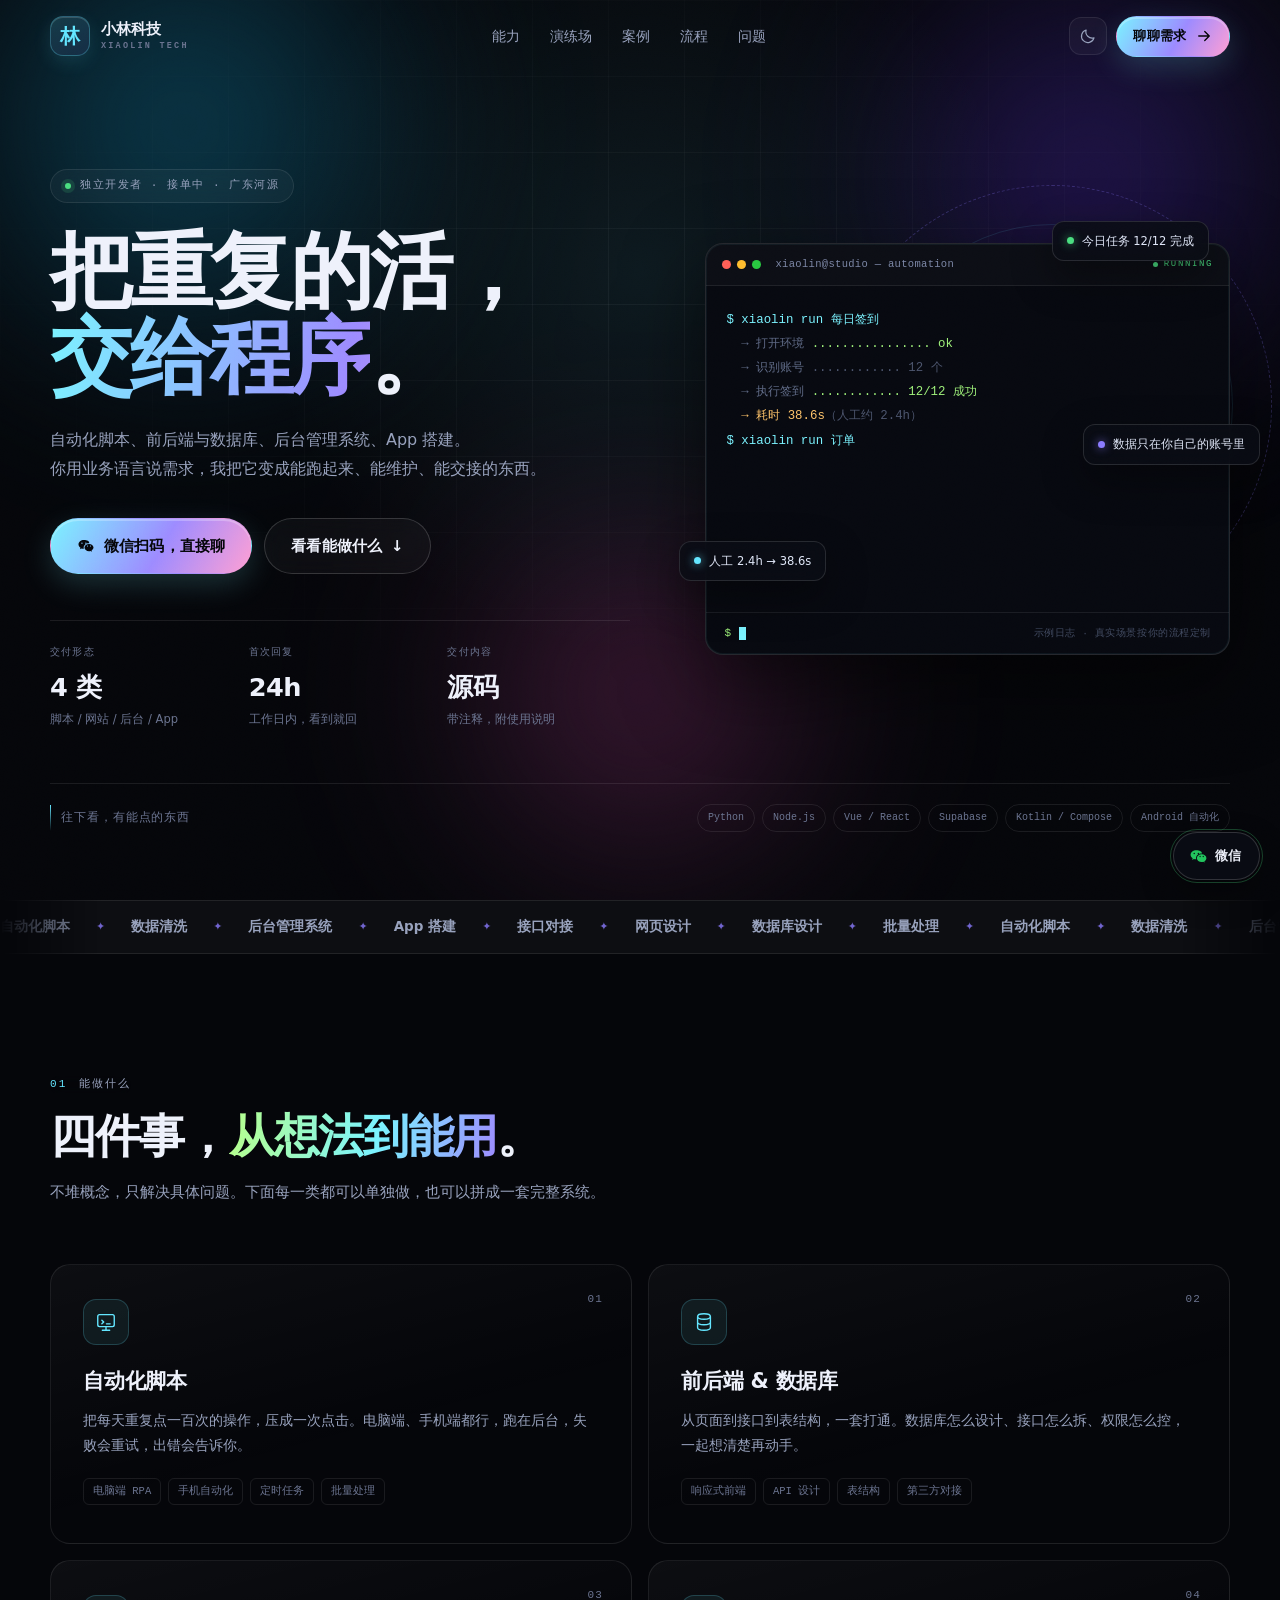
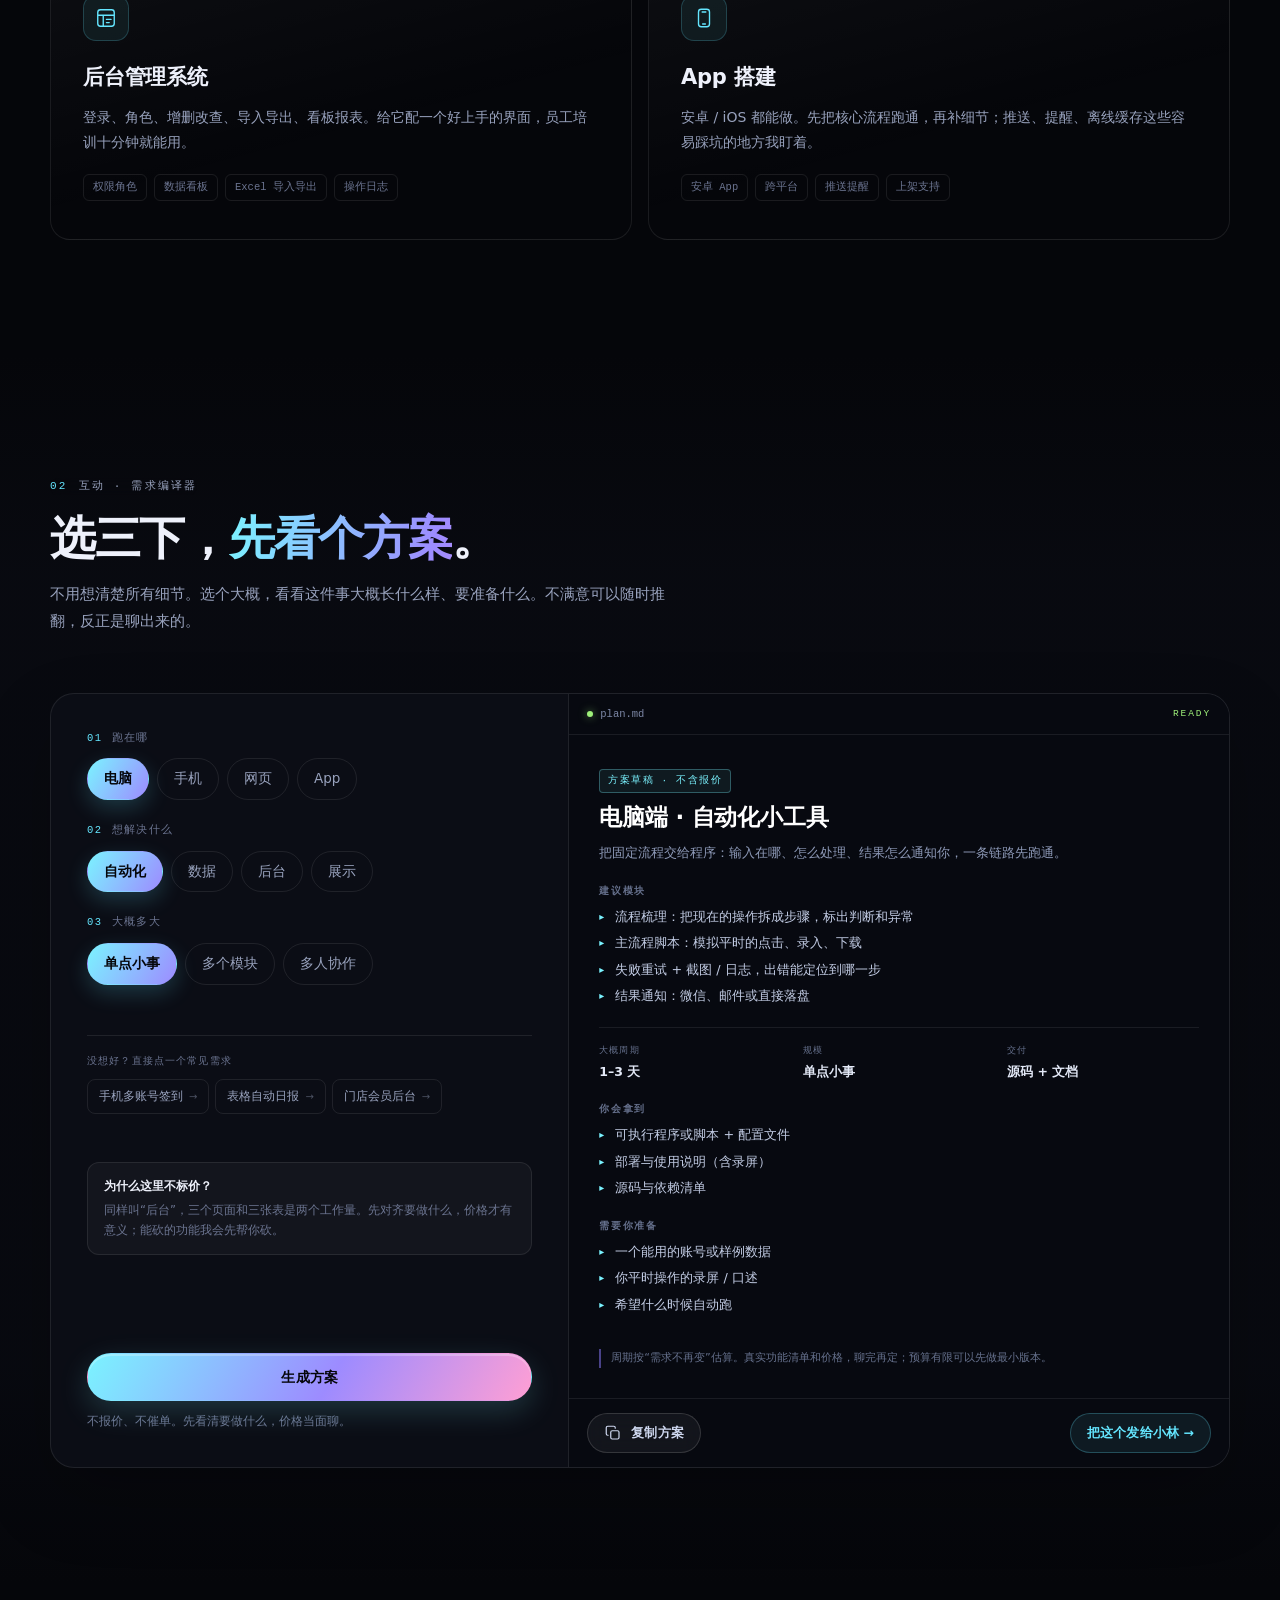
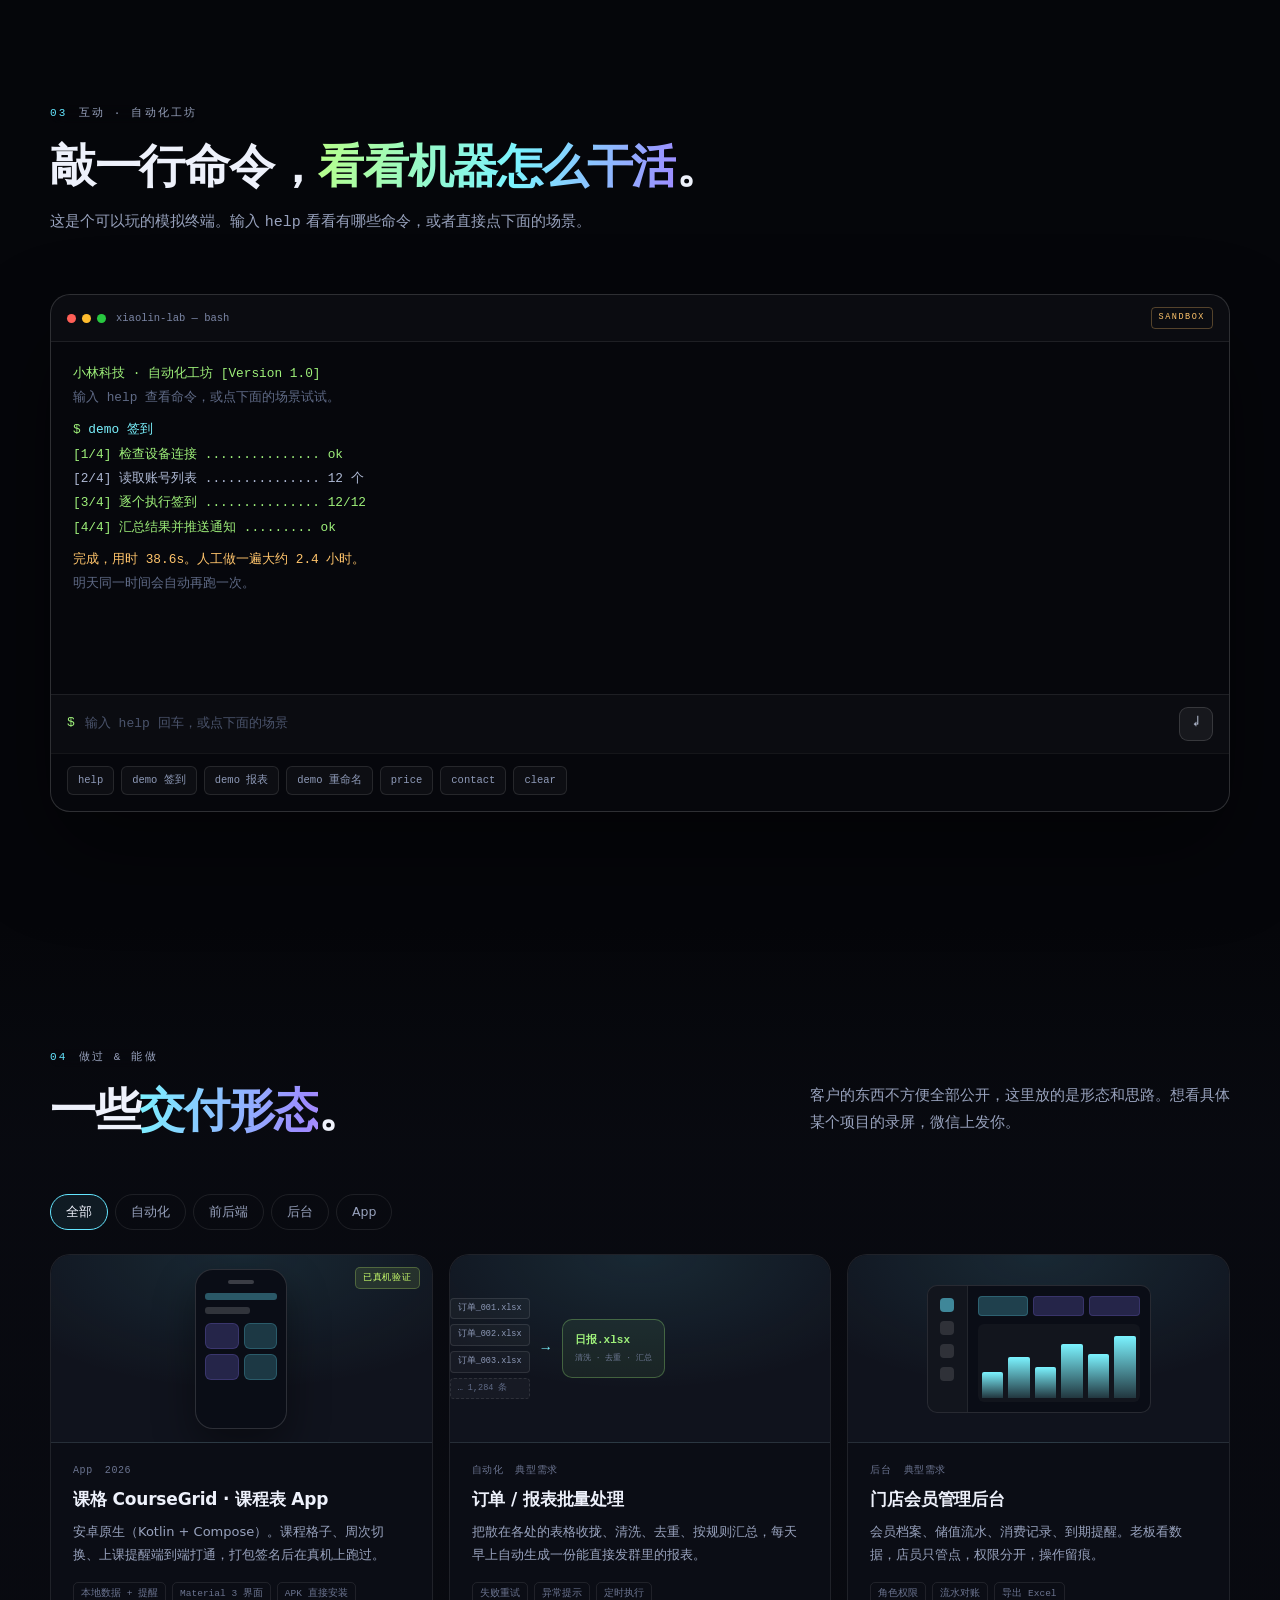
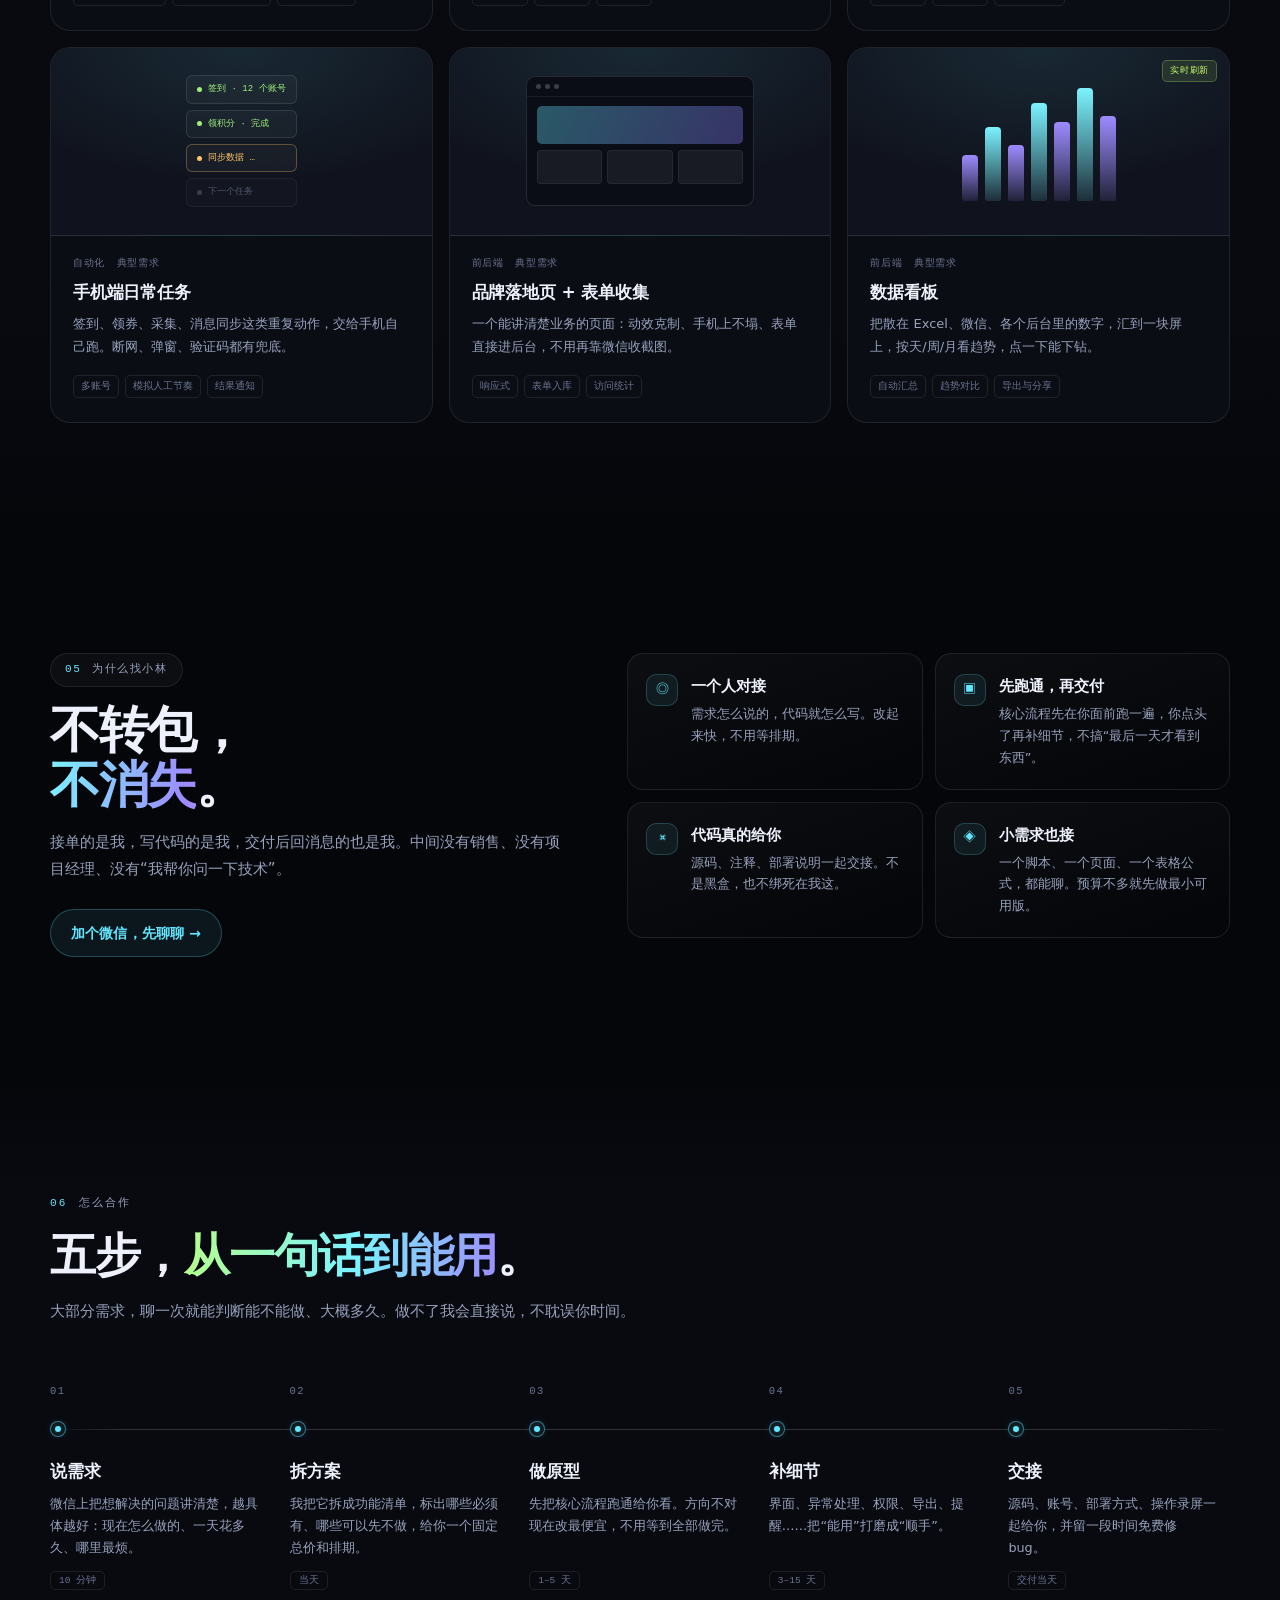
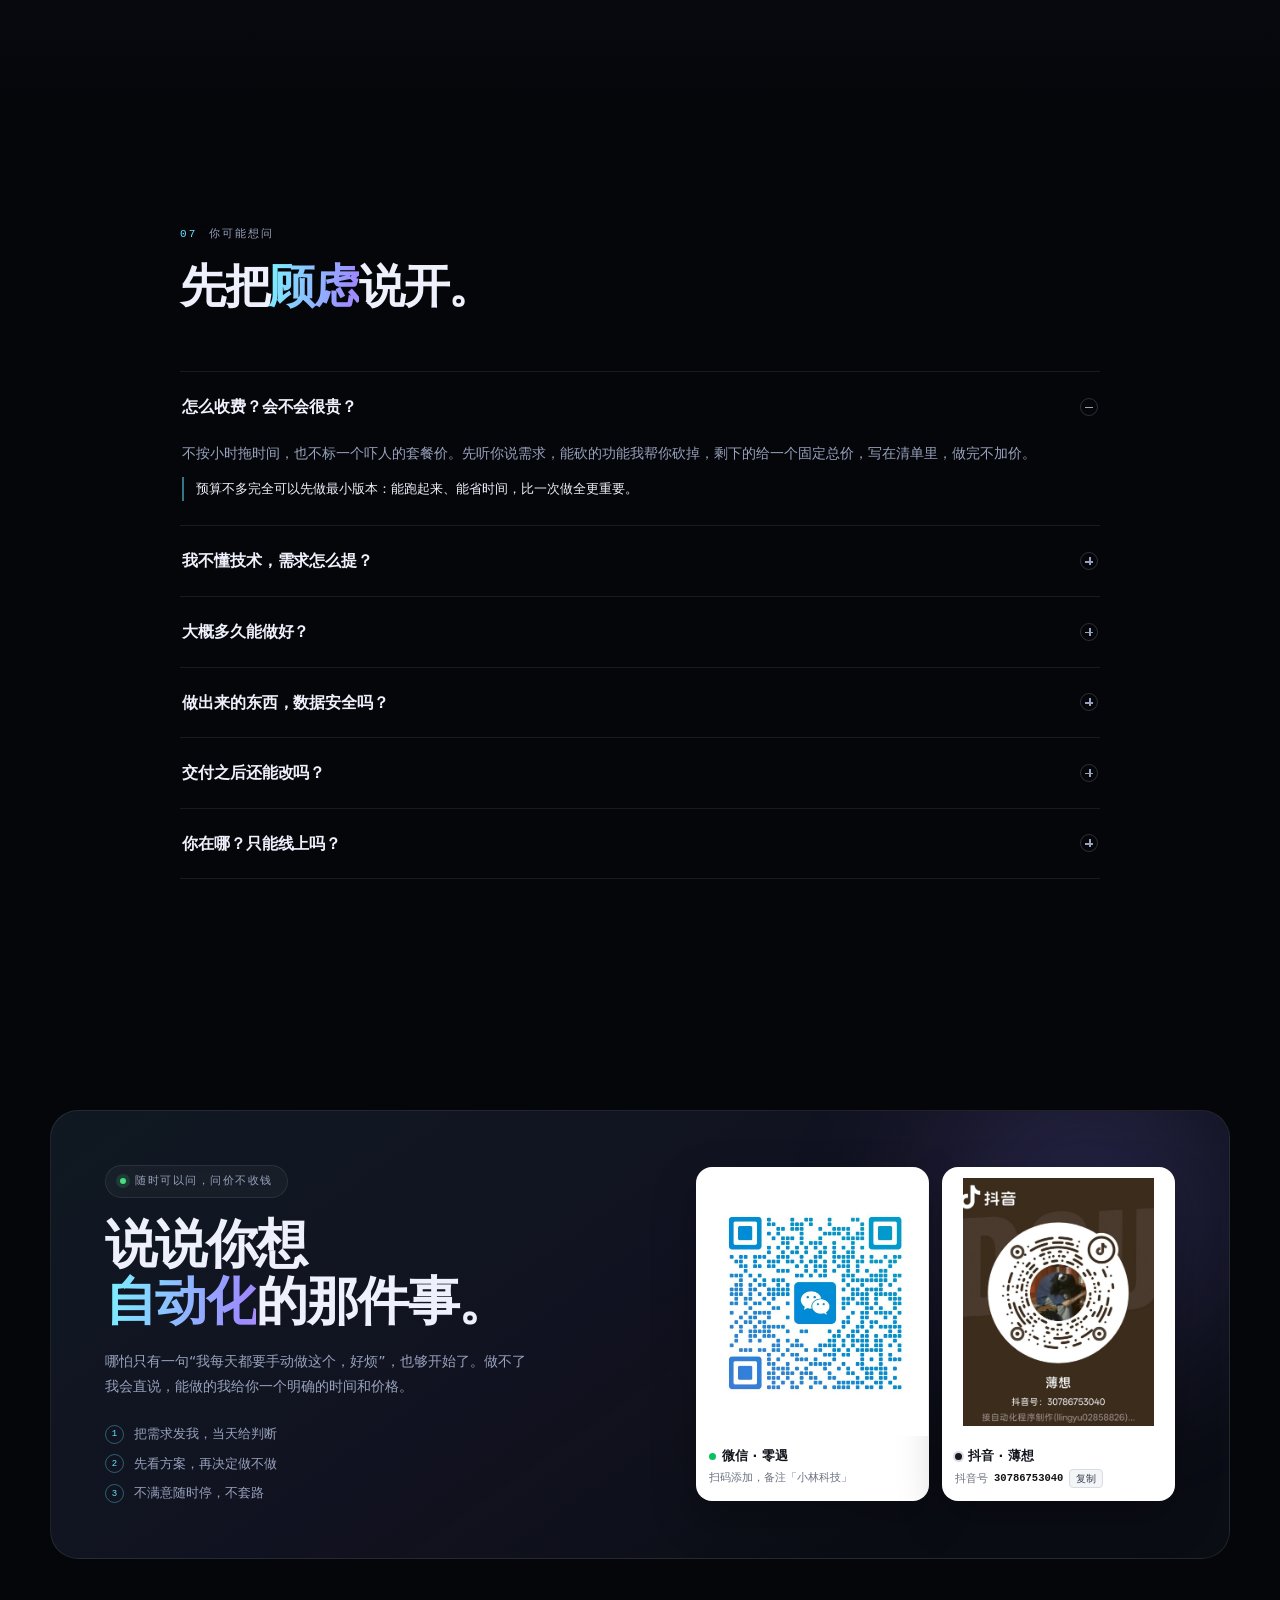
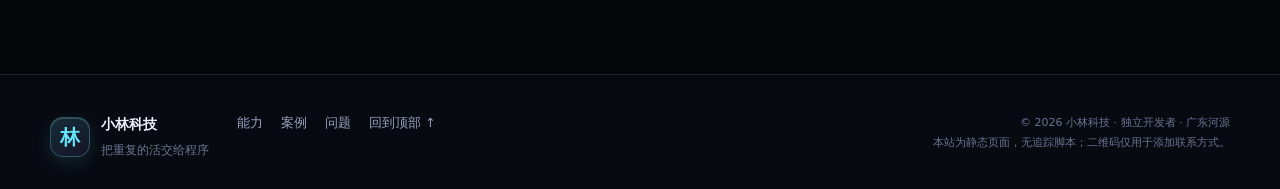
==== commit 94ca593f: "清理未引用的二维码原图，补 Web App Manifest" ====
--- a/index.html
+++ b/index.html
@@ -18,6 +18,7 @@
 <meta name="twitter:card" content="summary_large_image">
 <link rel="icon" href="favicon.svg" type="image/svg+xml">
 <link rel="apple-touch-icon" href="assets/img/apple-touch-icon.png">
+<link rel="manifest" href="site.webmanifest">
 <link rel="stylesheet" href="assets/css/main.css">
 <script type="application/ld+json">
 {"@context":"https://schema.org","@type":"ProfessionalService","name":"小林科技","alternateName":"XIAOLIN TECH","url":"https://lwl555.github.io/xiaolin-tech/","image":"https://lwl555.github.io/xiaolin-tech/assets/img/og.jpg","description":"独立开发者接单：电脑与手机自动化脚本、前后端与数据库、后台管理系统、App 搭建。","areaServed":"CN","priceRange":"按需求评估","knowsAbout":["自动化脚本","数据处理","后台管理系统","App 开发","数据库设计","接口对接"]}
--- a/assets/css/main.css
+++ b/assets/css/main.css
@@ -727,7 +727,6 @@
   .nav-actions .btn-sm{display:none}
   .hero h1{font-size:clamp(38px,9vw,58px)}
   .float-chip.c2{left:-8px}
-  .service-grid{grid-template-columns:1fr}
   .why-list{grid-template-columns:1fr}
   .faq-a{padding-right:12px}
 }
@@ -740,6 +739,7 @@
   .tc-body{min-height:300px;font-size:11.2px;padding:18px 16px}
   .float-chip{display:none}
   .hero-foot{flex-direction:column;align-items:flex-start;gap:14px}
+  .service-grid{grid-template-columns:1fr}
   .work-grid{grid-template-columns:1fr}
   .steps{grid-template-columns:1fr;gap:26px}
   .step{padding-top:0;padding-left:34px}
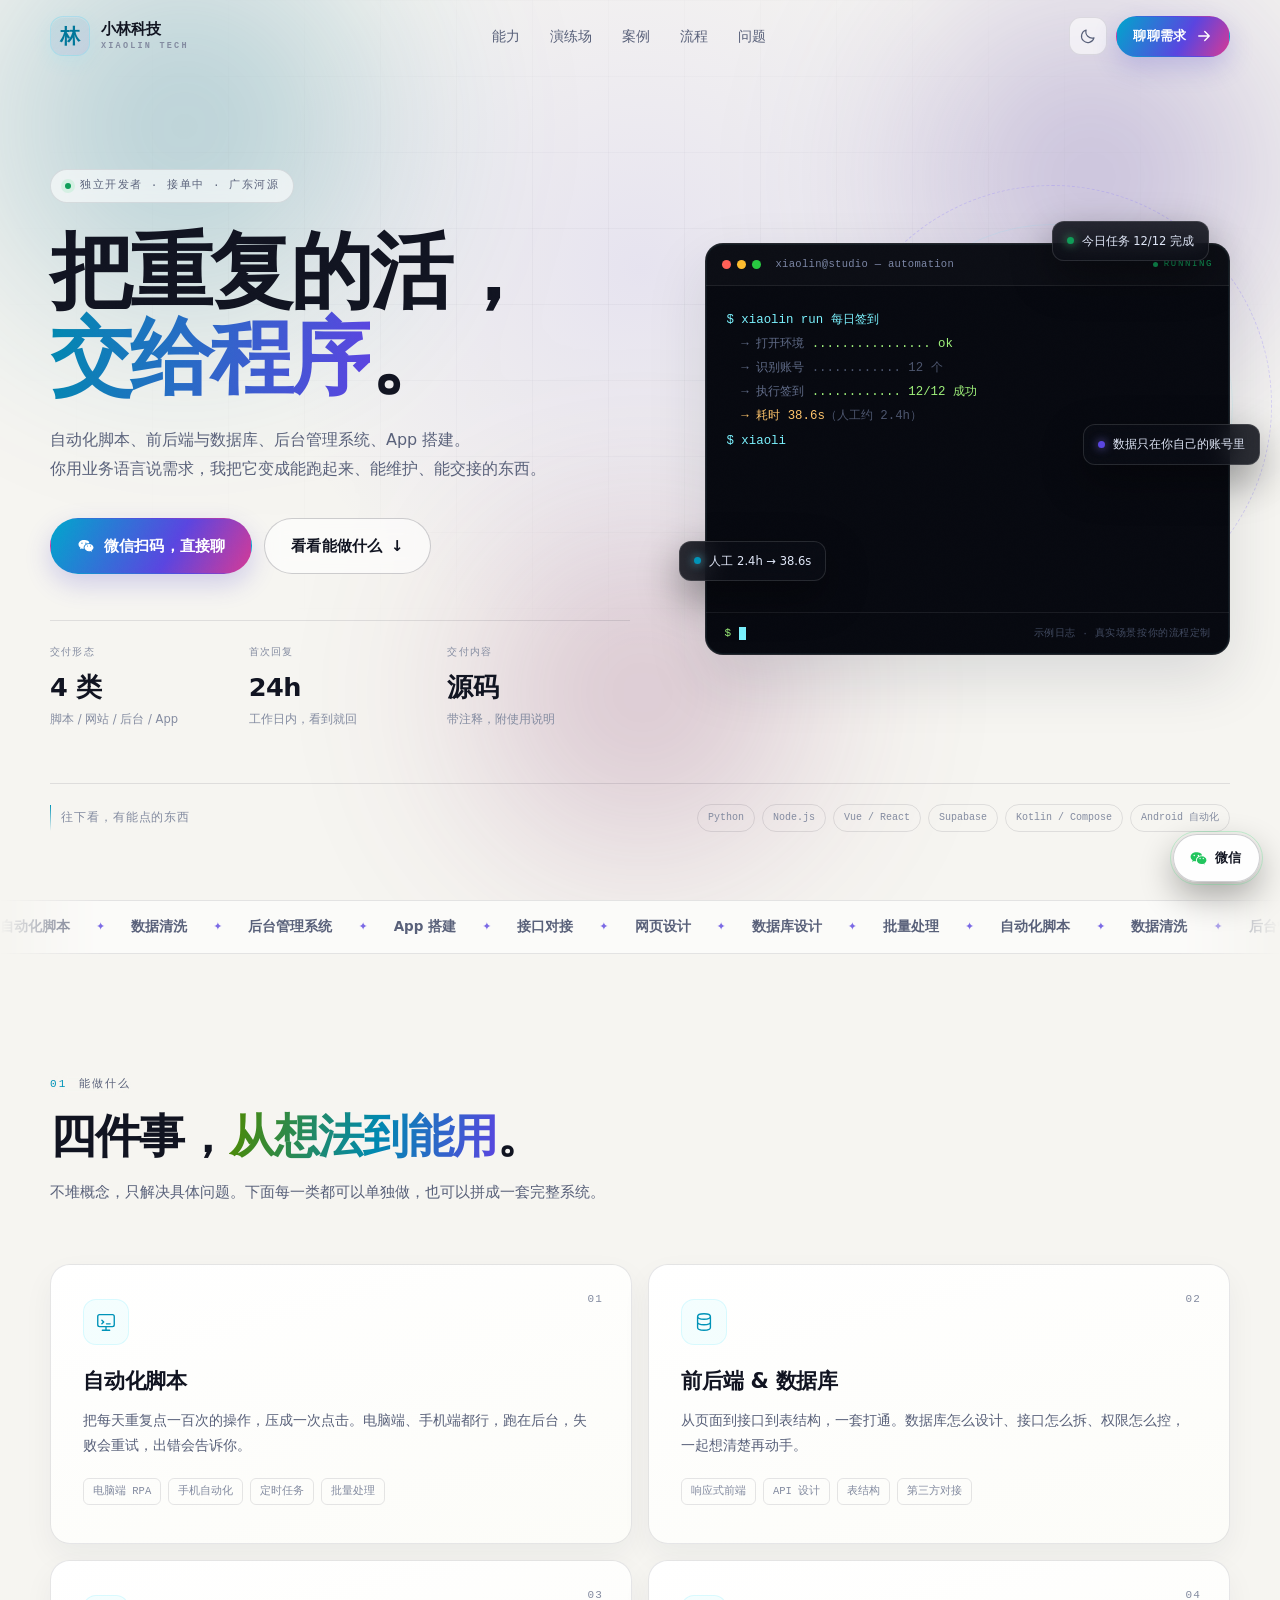
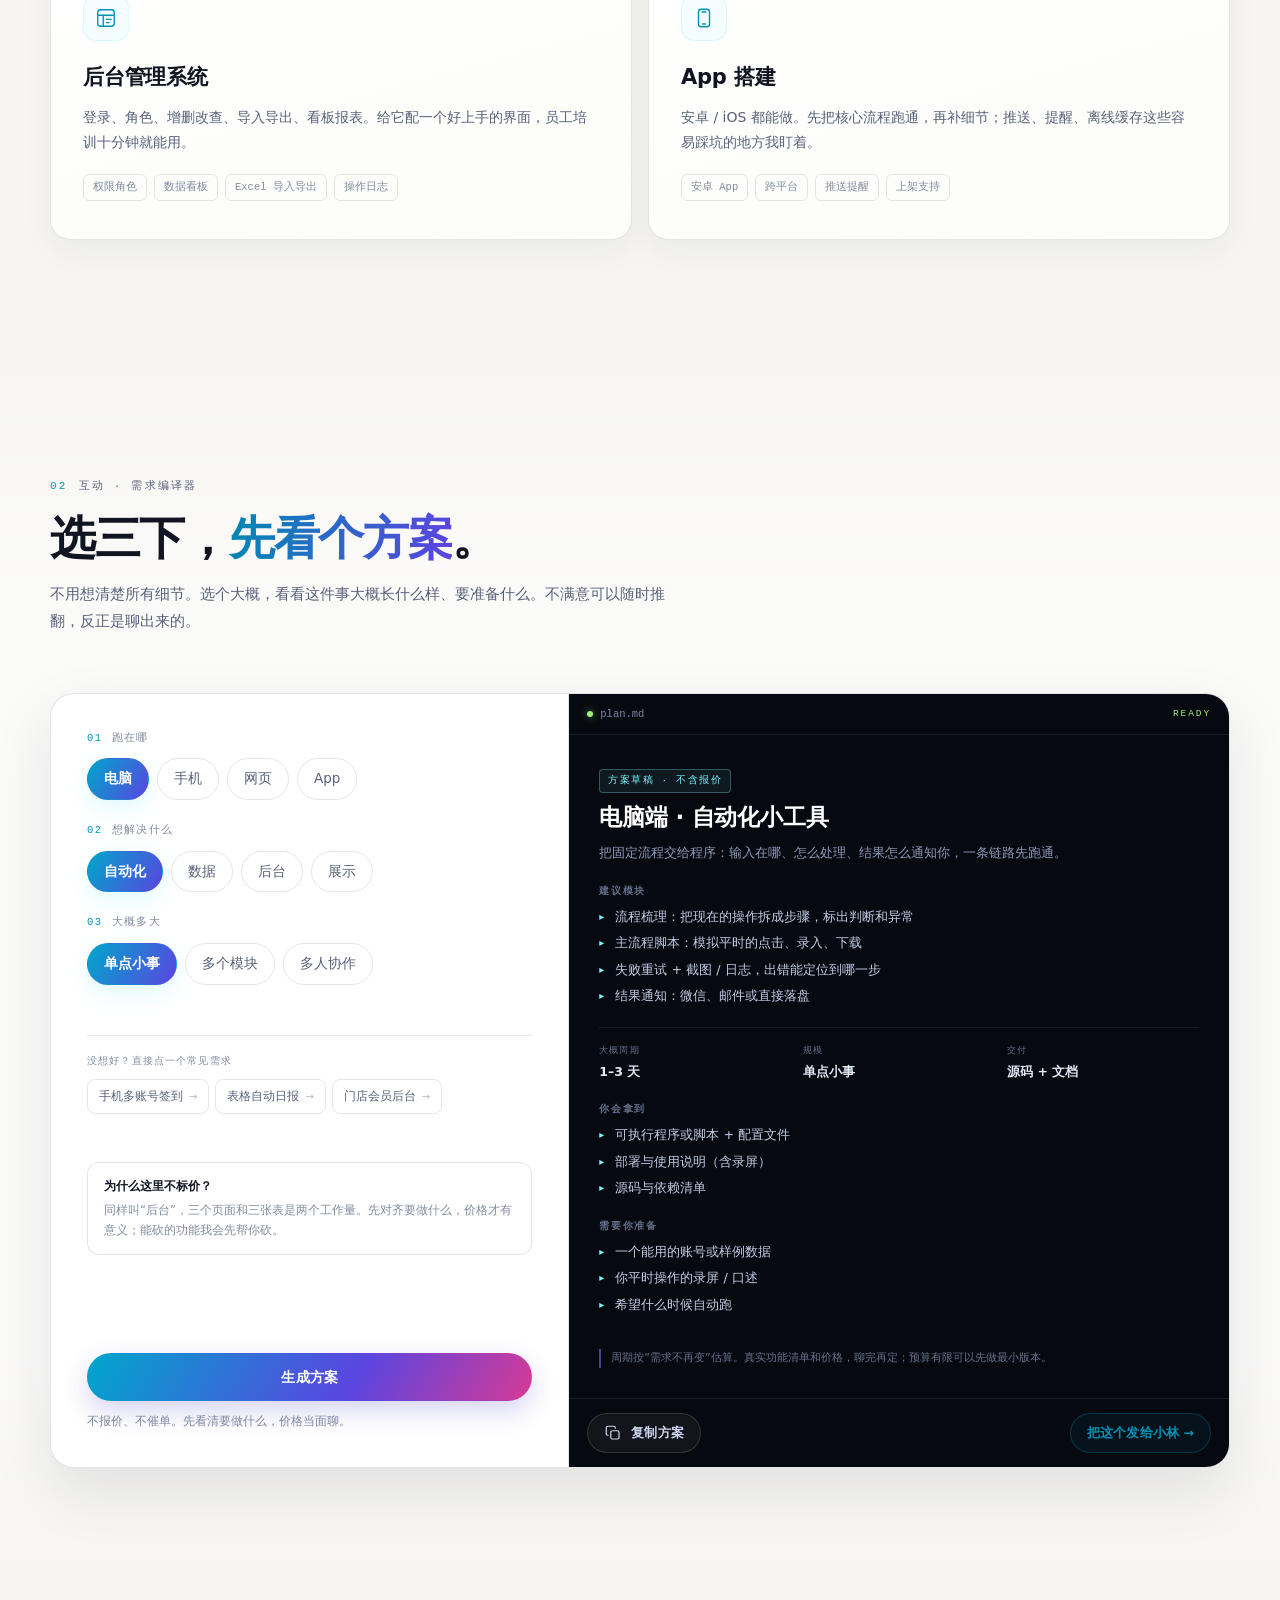
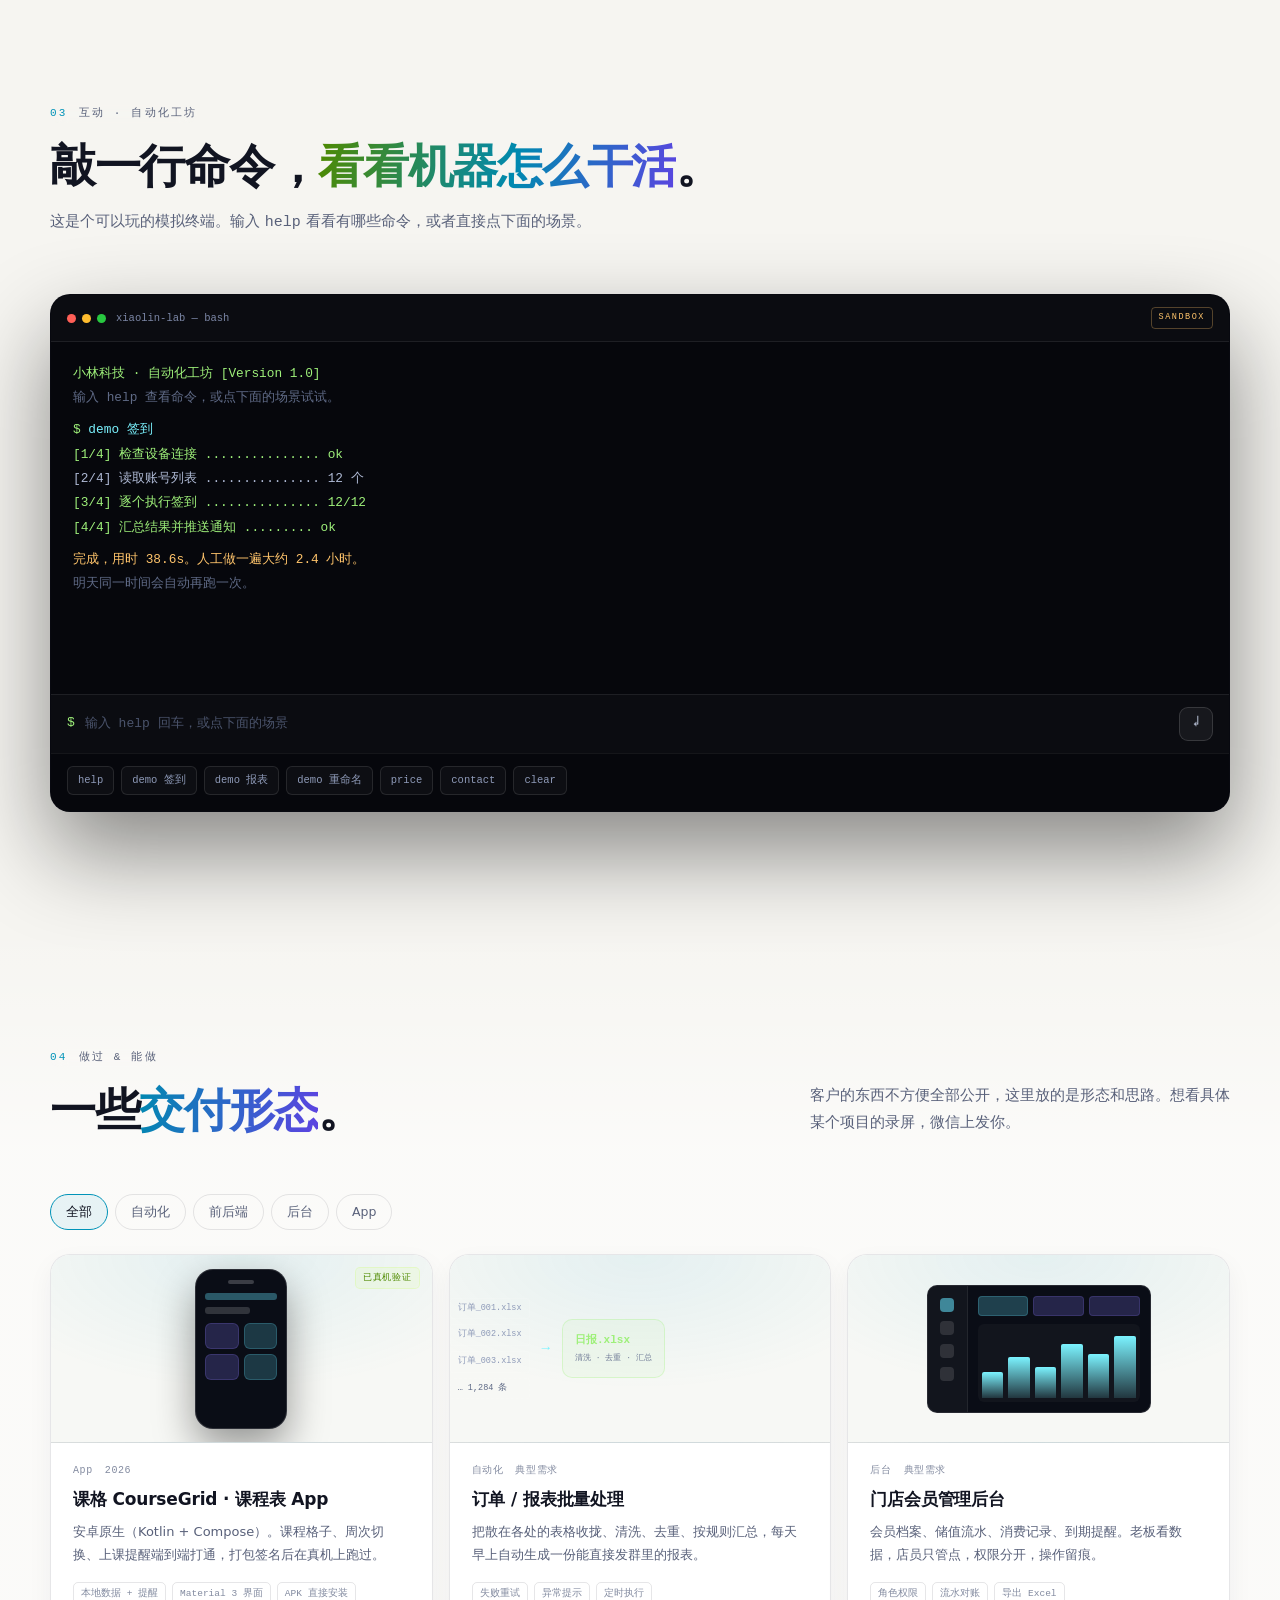
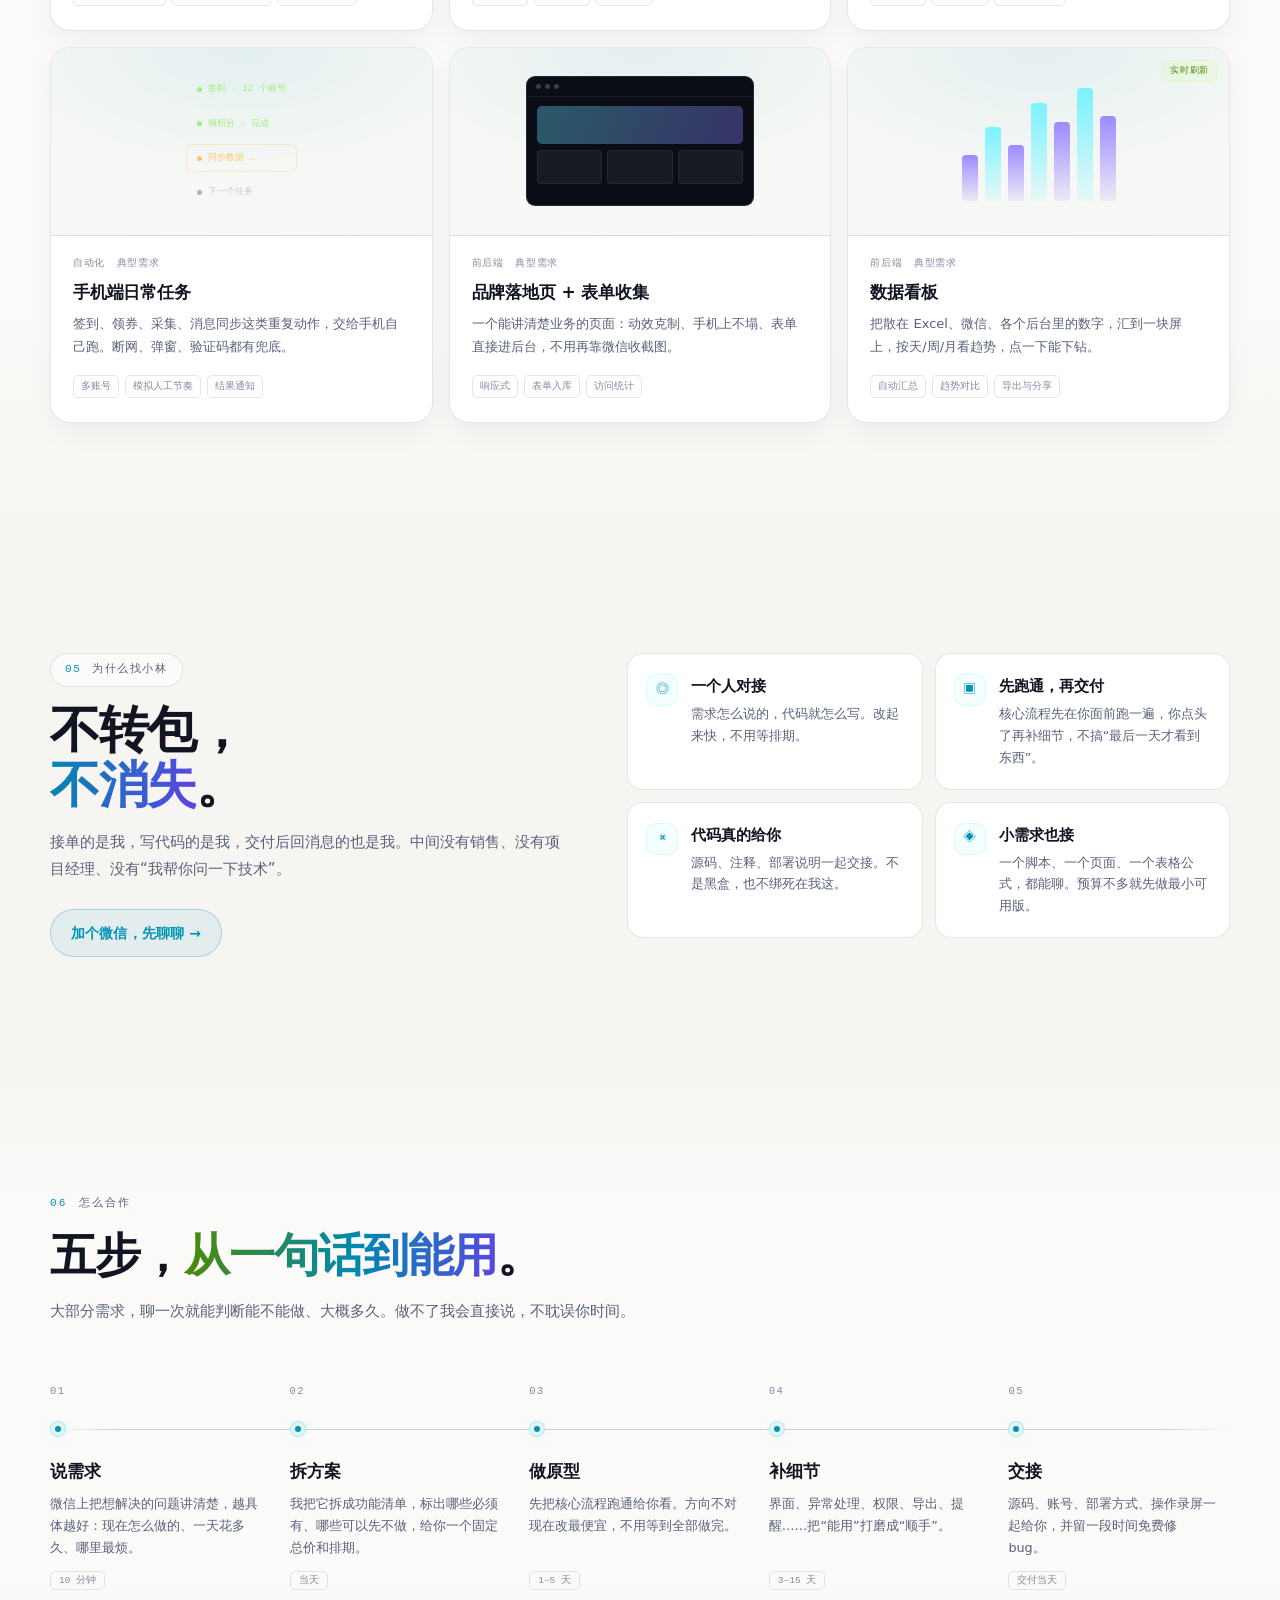
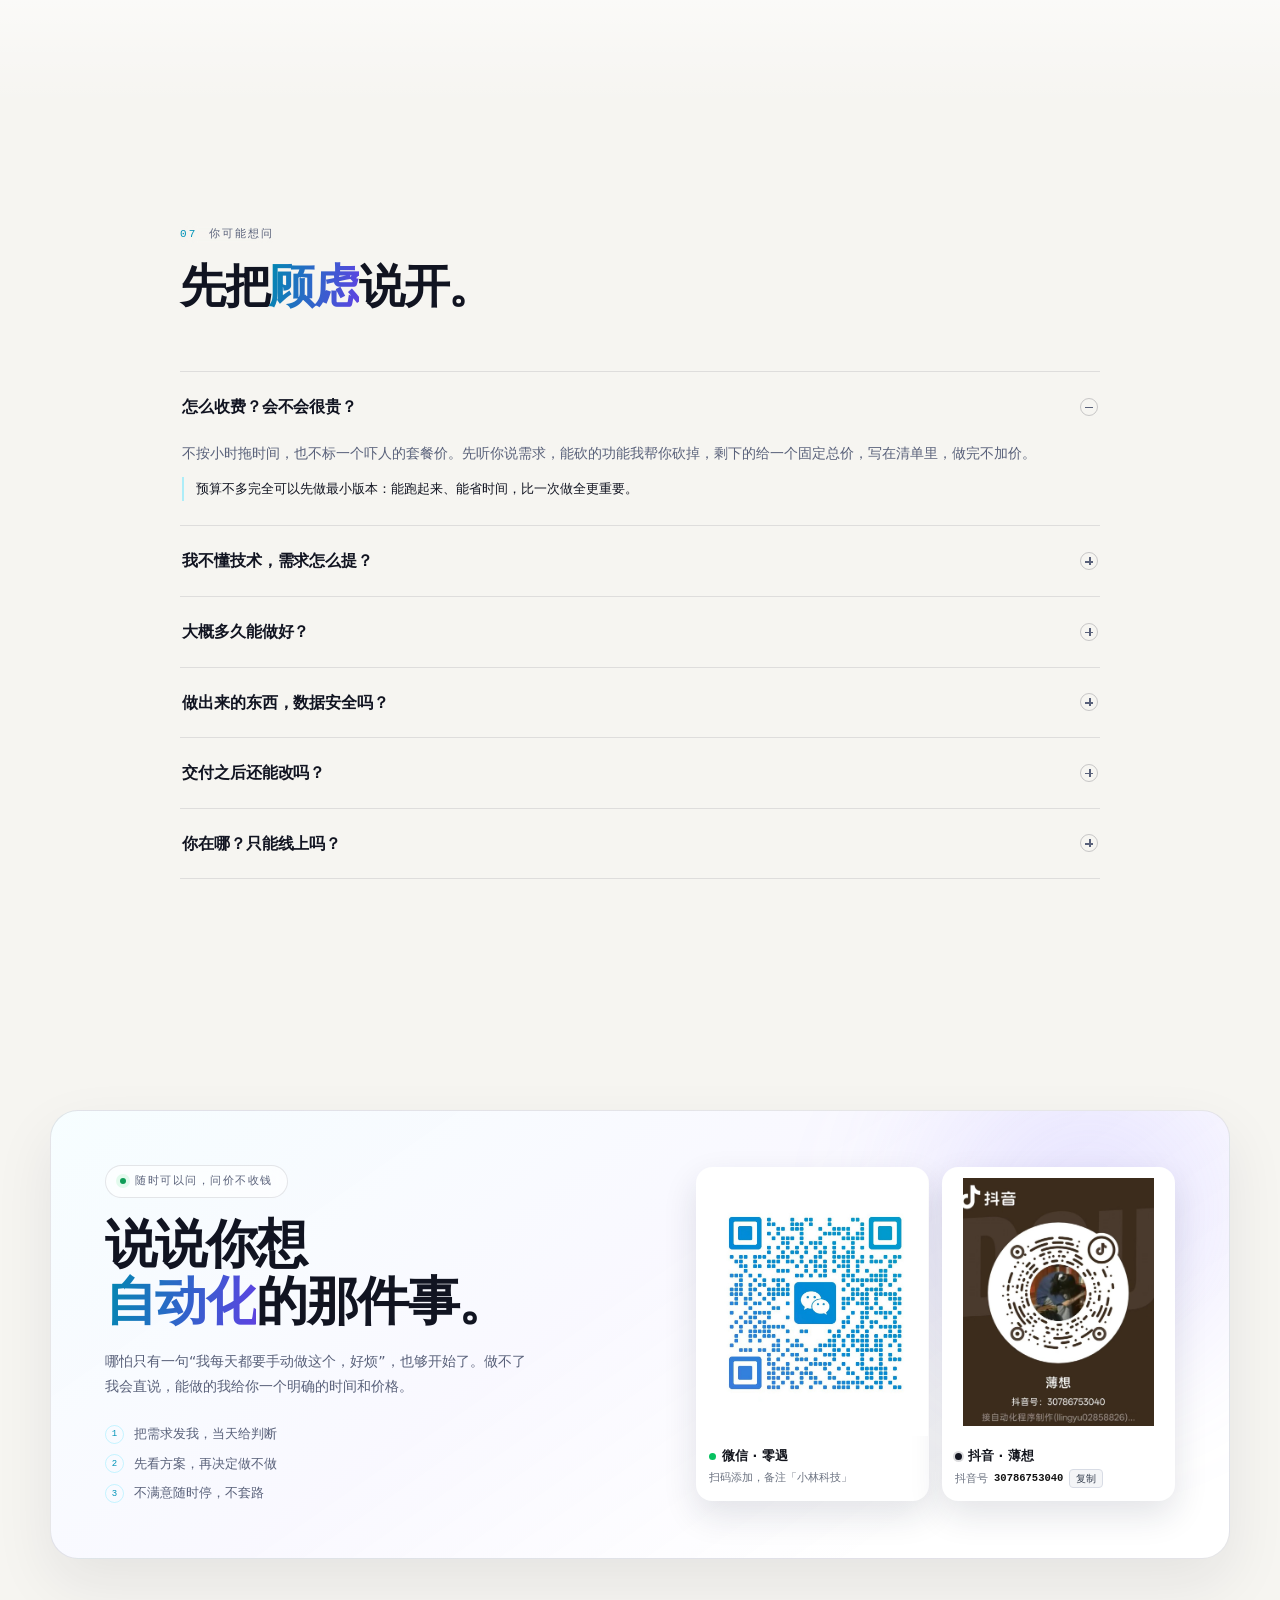
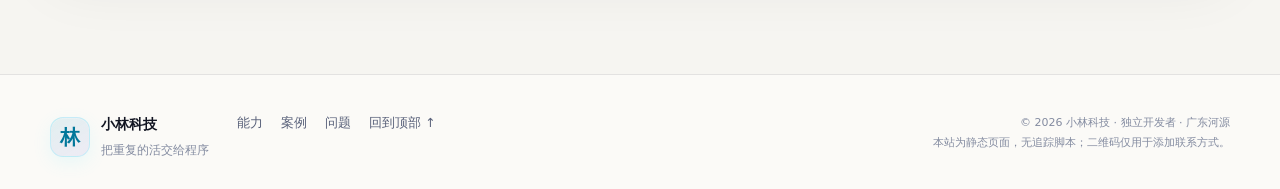
==== commit ae3c51df: "默认浅色主题 + 手机端适配（安全区、全宽按钮、横滑筛选、圆形微信按钮）" ====
--- a/index.html
+++ b/index.html
@@ -1,12 +1,13 @@
 <!DOCTYPE html>
-<html lang="zh-CN" data-theme="dark">
+<html lang="zh-CN" data-theme="light">
 <head>
 <meta charset="UTF-8">
 <meta name="viewport" content="width=device-width, initial-scale=1, viewport-fit=cover">
 <title>小林科技 · 自动化 / 全栈 / App 定制</title>
 <meta name="description" content="小林科技，独立开发者接单：电脑与手机自动化脚本、前后端与数据库、后台管理系统、App 搭建。先跑通再交付，源码与文档一起给你。微信扫码直接聊。">
 <meta name="author" content="小林科技">
-<meta name="theme-color" content="#05060a">
+<meta name="theme-color" content="#f6f5f1">
+<meta name="color-scheme" content="light dark">
 <link rel="canonical" href="https://lwl555.github.io/xiaolin-tech/">
 <meta property="og:type" content="website">
 <meta property="og:locale" content="zh_CN">
@@ -23,7 +24,7 @@
 <script type="application/ld+json">
 {"@context":"https://schema.org","@type":"ProfessionalService","name":"小林科技","alternateName":"XIAOLIN TECH","url":"https://lwl555.github.io/xiaolin-tech/","image":"https://lwl555.github.io/xiaolin-tech/assets/img/og.jpg","description":"独立开发者接单：电脑与手机自动化脚本、前后端与数据库、后台管理系统、App 搭建。","areaServed":"CN","priceRange":"按需求评估","knowsAbout":["自动化脚本","数据处理","后台管理系统","App 开发","数据库设计","接口对接"]}
 </script>
-<script>try{var t=localStorage.getItem('xl-theme');if(t)document.documentElement.dataset.theme=t;}catch(e){}document.documentElement.classList.add('js');setTimeout(function(){if(!window.__xlReady){document.documentElement.classList.remove('js');}},3500);</script>
+<script>try{var t=localStorage.getItem('xl-theme')||'light';document.documentElement.dataset.theme=t;}catch(e){}document.documentElement.classList.add('js');setTimeout(function(){if(!window.__xlReady){document.documentElement.classList.remove('js');}},3500);</script>
 </head>
 <body>
 <a class="skip-link" href="#main">跳到主要内容</a>
--- a/assets/css/main.css
+++ b/assets/css/main.css
@@ -79,6 +79,7 @@
 button{font:inherit;color:inherit;cursor:pointer}
 ul,ol,dl{margin:0;padding:0;list-style:none}
 h1,h2,h3,h4,p,figure{margin:0}
+h1,h2,h3{text-wrap:balance}
 ::selection{background:rgba(139,123,255,.35);color:#fff}
 :focus-visible{outline:2px solid var(--cyan);outline-offset:3px;border-radius:6px}
 .skip-link{
@@ -172,9 +173,10 @@
   background:var(--cyan);transform:translateX(-50%);
 }
 .nav-actions{display:flex;align-items:center;gap:9px}
-.theme-toggle .ico-sun{display:none}
-[data-theme="light"] .theme-toggle .ico-sun{display:block}
-[data-theme="light"] .theme-toggle .ico-moon{display:none}
+.theme-toggle .ico-sun{display:block}
+.theme-toggle .ico-moon{display:none}
+[data-theme="light"] .theme-toggle .ico-sun{display:none}
+[data-theme="light"] .theme-toggle .ico-moon{display:block}
 .menu-btn{display:none;flex-direction:column;gap:5px;width:40px}
 .menu-btn span{display:block;width:17px;height:1.6px;background:var(--ink);border-radius:2px;transition:.3s var(--ease)}
 .menu-btn[aria-expanded="true"] span:first-child{transform:translateY(3.3px) rotate(45deg)}
@@ -210,8 +212,10 @@
 .b1{width:44vw;height:44vw;left:2%;top:2%;background:radial-gradient(circle,#0f6f8f,transparent 68%)}
 .b2{width:40vw;height:40vw;right:4%;top:8%;background:radial-gradient(circle,#42269c,transparent 68%);animation-delay:-7s}
 .b3{width:34vw;height:34vw;left:36%;top:52%;background:radial-gradient(circle,#7a2d63,transparent 70%);animation-delay:-13s}
-[data-theme="light"] .aurora{opacity:.34}
+[data-theme="light"] .aurora{opacity:.42}
 [data-theme="light"] .blob{mix-blend-mode:multiply}
+[data-theme="light"] .grid-bg{opacity:.38}
+[data-theme="light"] body::after{opacity:.022}
 @keyframes drift{
   0%,100%{transform:translate3d(0,0,0) scale(1)}
   33%{transform:translate3d(4%,-3%,0) scale(1.07)}
@@ -647,6 +651,7 @@
 }
 .fab svg{width:19px;height:19px;color:#22c55e}
 .fab:hover{transform:translateY(-3px);border-color:rgba(74,222,128,.5)}
+.fab.is-hidden{opacity:0;transform:translateY(90px);pointer-events:none}
 .fab::before{content:"";position:absolute;inset:-4px;border-radius:inherit;border:1px solid rgba(74,222,128,.28);animation:fabPulse 3s ease-out infinite;pointer-events:none}
 @keyframes fabPulse{0%{opacity:.8;transform:scale(.96)}70%,100%{opacity:0;transform:scale(1.12)}}
 .to-top{
@@ -768,6 +773,90 @@
   .cp-foot{flex-direction:column;align-items:stretch}
 }
 
+/* 浅色主题的层次：白卡片需要一点阴影才立得住 */
+[data-theme="light"] .svc-card{background:linear-gradient(165deg,#fff,#fcfcf8);box-shadow:0 12px 30px rgba(24,30,55,.05)}
+[data-theme="light"] .work-card{background:#fff;box-shadow:0 10px 26px rgba(24,30,55,.05)}
+[data-theme="light"] .compiler{box-shadow:0 24px 60px rgba(24,30,55,.10)}
+[data-theme="light"] .why-list li{background:#fff}
+[data-theme="light"] .contact-panel{box-shadow:0 24px 60px rgba(24,30,55,.08)}
+[data-theme="light"] .qr-card{box-shadow:0 14px 34px rgba(24,30,55,.12)}
+[data-theme="light"] .wc-visual{background:radial-gradient(120% 120% at 50% 0%,rgba(0,147,184,.08),transparent 60%),#f7f8f5}
+/* ---------- 17.5 手机端专项 ---------- */
+@supports (padding: env(safe-area-inset-bottom)){
+  .nav{padding-top:calc(16px + env(safe-area-inset-top))}
+  .nav.is-stuck{padding-top:calc(9px + env(safe-area-inset-top))}
+  .fab{bottom:calc(18px + env(safe-area-inset-bottom))}
+  .to-top{bottom:calc(78px + env(safe-area-inset-bottom))}
+  .toast{bottom:calc(88px + env(safe-area-inset-bottom))}
+  .mobile-menu{padding-top:env(safe-area-inset-top);padding-bottom:env(safe-area-inset-bottom)}
+  .modal{padding-bottom:calc(20px + env(safe-area-inset-bottom))}
+}
+@media (max-width:860px){
+  .icon-btn{width:42px;height:42px;border-radius:13px}
+  .sec-head-row{gap:18px}
+}
+@media (max-width:680px){
+  .section{padding:64px 0}
+  .sec-head{margin-bottom:30px}
+  .hero{padding-top:104px;padding-bottom:20px}
+  .hero h1{font-size:clamp(34px,10.5vw,48px);letter-spacing:-.032em}
+  .lead{font-size:14.5px;line-height:1.78;margin-top:18px}
+  .eyebrow{font-size:10px;padding:6px 12px;letter-spacing:.1em}
+  .hero-cta{flex-direction:column;align-items:stretch;gap:10px;margin-top:26px}
+  .hero-cta .btn{width:100%;padding:14px 20px}
+  .hero-stats{margin-top:30px;padding-top:18px}
+  .hero-stats dd{font-size:20px}
+  .hero-stats small{font-size:10px}
+  .hero-foot{margin-top:34px}
+  .service-grid{gap:12px}
+  .svc-card{padding:26px 22px 30px;border-radius:18px}
+  .svc-card h3{font-size:19px;margin-top:16px}
+  .svc-card p{font-size:13.5px}
+  .svc-arrow{display:none}
+  .svc-idx{top:22px;right:22px}
+  .cp-controls{padding:22px 20px}
+  .cp-group legend{margin-bottom:10px}
+  .pill{padding:9px 14px;font-size:13px}
+  .cp-presets{margin-top:22px;padding-top:16px}
+  .cp-faq{padding:12px 14px}
+  .cp-body{padding:20px 18px}
+  .cp-bar{padding:10px 14px}
+  .cp-foot{padding:12px 14px}
+  .plan h3{font-size:20px}
+  .plan-desc,.plan-sec li,.plan-meta dd{font-size:12.5px}
+  .cons-screen{height:300px}
+  .cons-chips,.filters{
+    flex-wrap:nowrap;overflow-x:auto;scrollbar-width:none;-webkit-overflow-scrolling:touch;
+    scroll-snap-type:x proximity;
+  }
+  .cons-chips::-webkit-scrollbar,.filters::-webkit-scrollbar{display:none}
+  .cons-chips button,.filter{flex:none;scroll-snap-align:start}
+  .filters{margin-inline:-17px;padding-inline:17px;padding-bottom:4px}
+  .wc-visual{height:170px}
+  .wc-body{padding:18px 18px 22px}
+  .wc-body h3{font-size:16px}
+  .why-list li{padding:17px 15px}
+  .step p{max-width:none}
+  .faq-item summary{font-size:15px;padding:19px 2px;gap:16px}
+  .faq-a{padding-bottom:20px;font-size:13.4px}
+  .contact-panel{padding:24px 20px;border-radius:22px;gap:26px}
+  .contact-copy h2{font-size:clamp(28px,8.4vw,38px)}
+  .contact-lead{font-size:13.5px}
+  .qr-open img{height:250px}
+  .fab{width:52px;height:52px;padding:0;justify-content:center;border-radius:50%}
+  .fab span{display:none}
+  .fab svg{width:23px;height:23px}
+  .modal{padding:14px}
+  .modal-card{padding:14px;border-radius:18px}
+  .modal-pane img{max-height:42vh}
+  .footer{padding-bottom:88px}
+}
+@media (max-width:380px){
+  .hero h1{font-size:clamp(31px,10vw,38px)}
+  .pills{gap:6px}
+  .pill{padding:8px 12px;font-size:12.5px}
+  .qr-open img{height:230px}
+}
 /* ---------- 18. Motion / print ---------- */
 @media (prefers-reduced-motion:reduce){
   *,*::before,*::after{animation-duration:.001ms!important;animation-iteration-count:1!important;transition-duration:.001ms!important;scroll-behavior:auto!important}
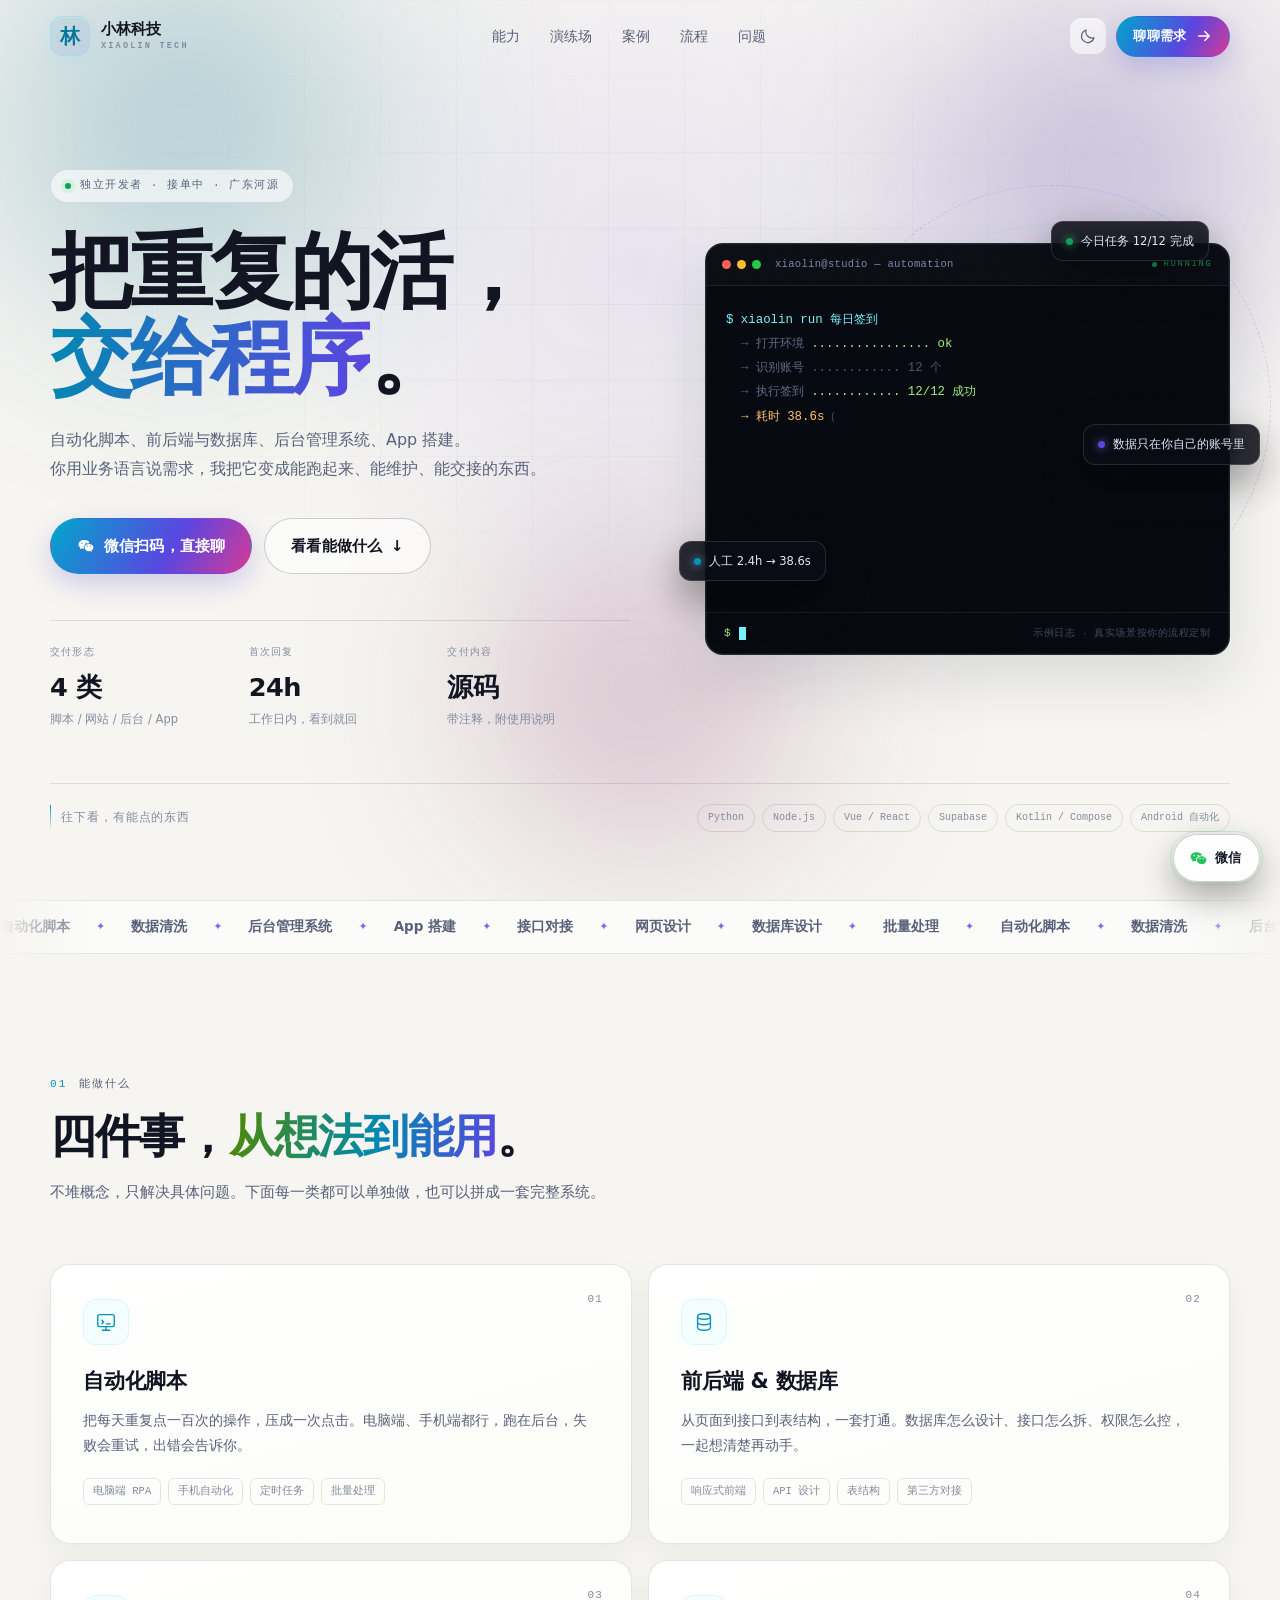
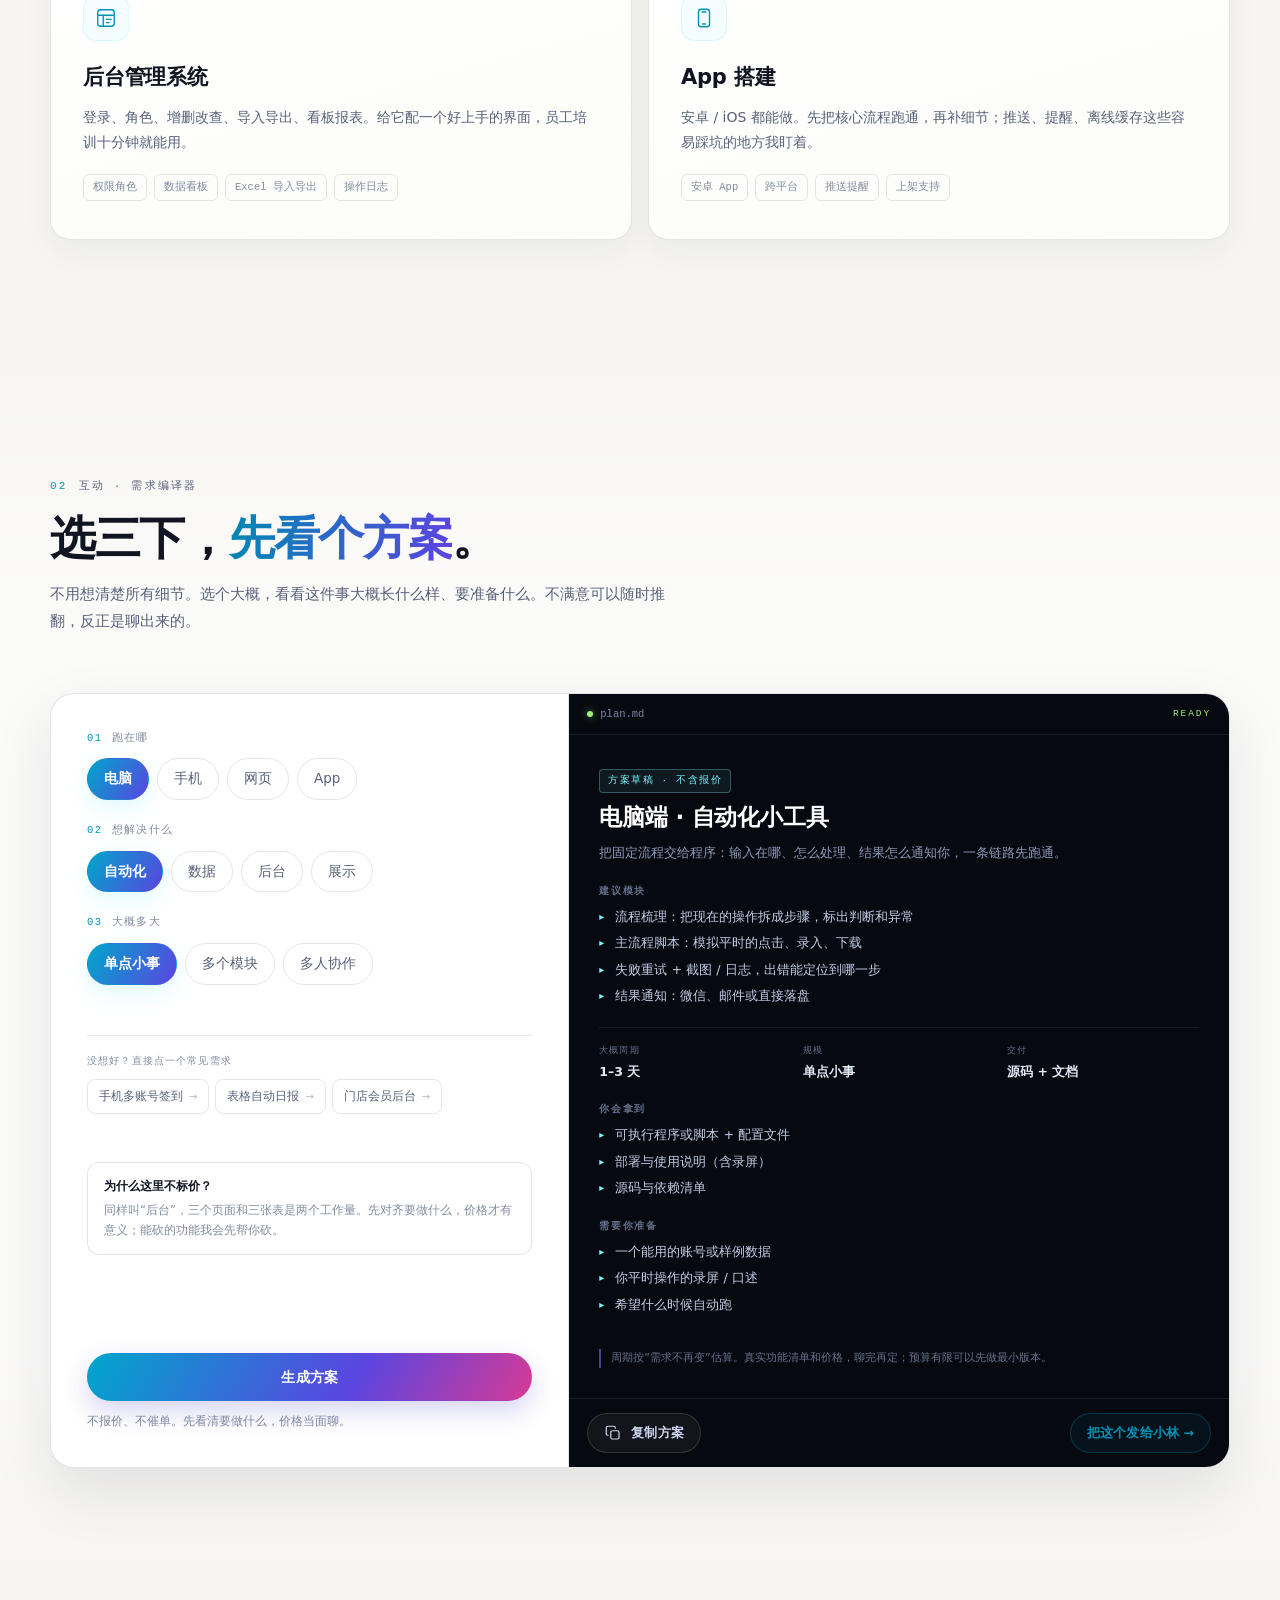
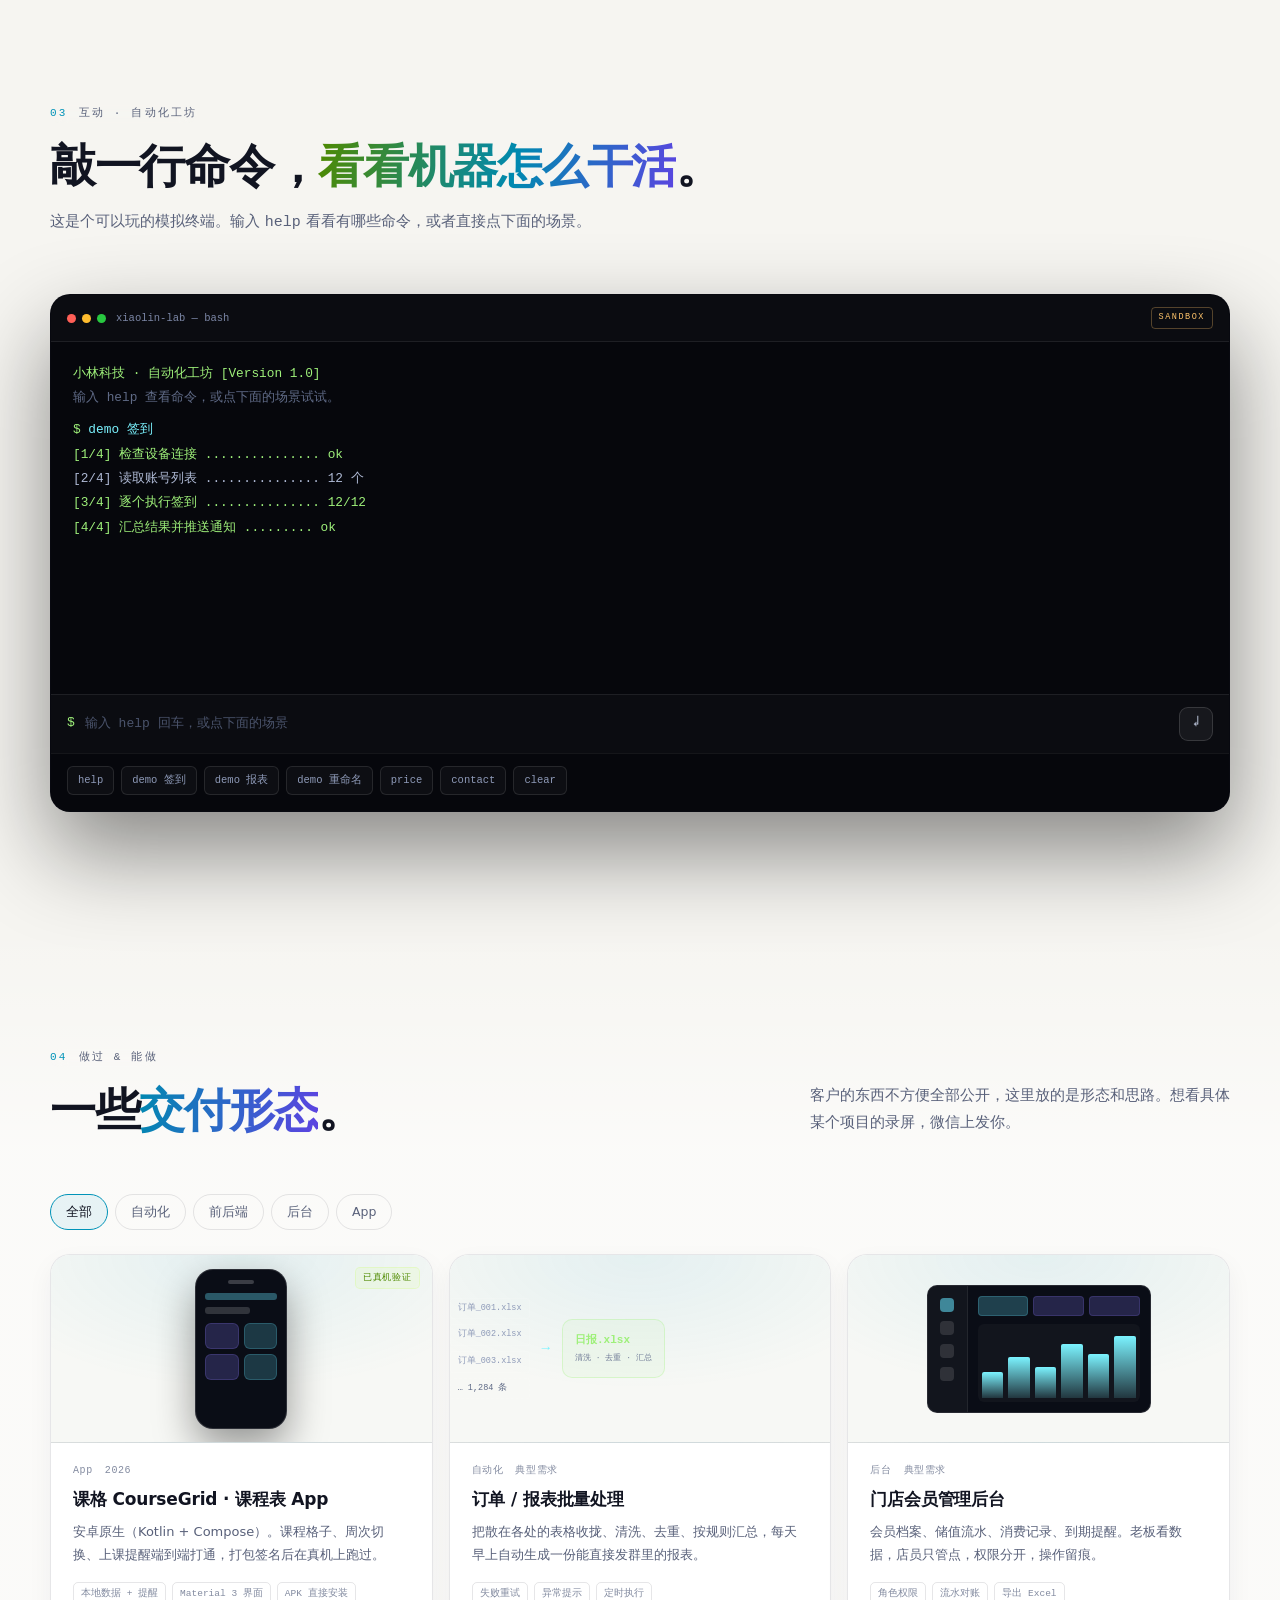
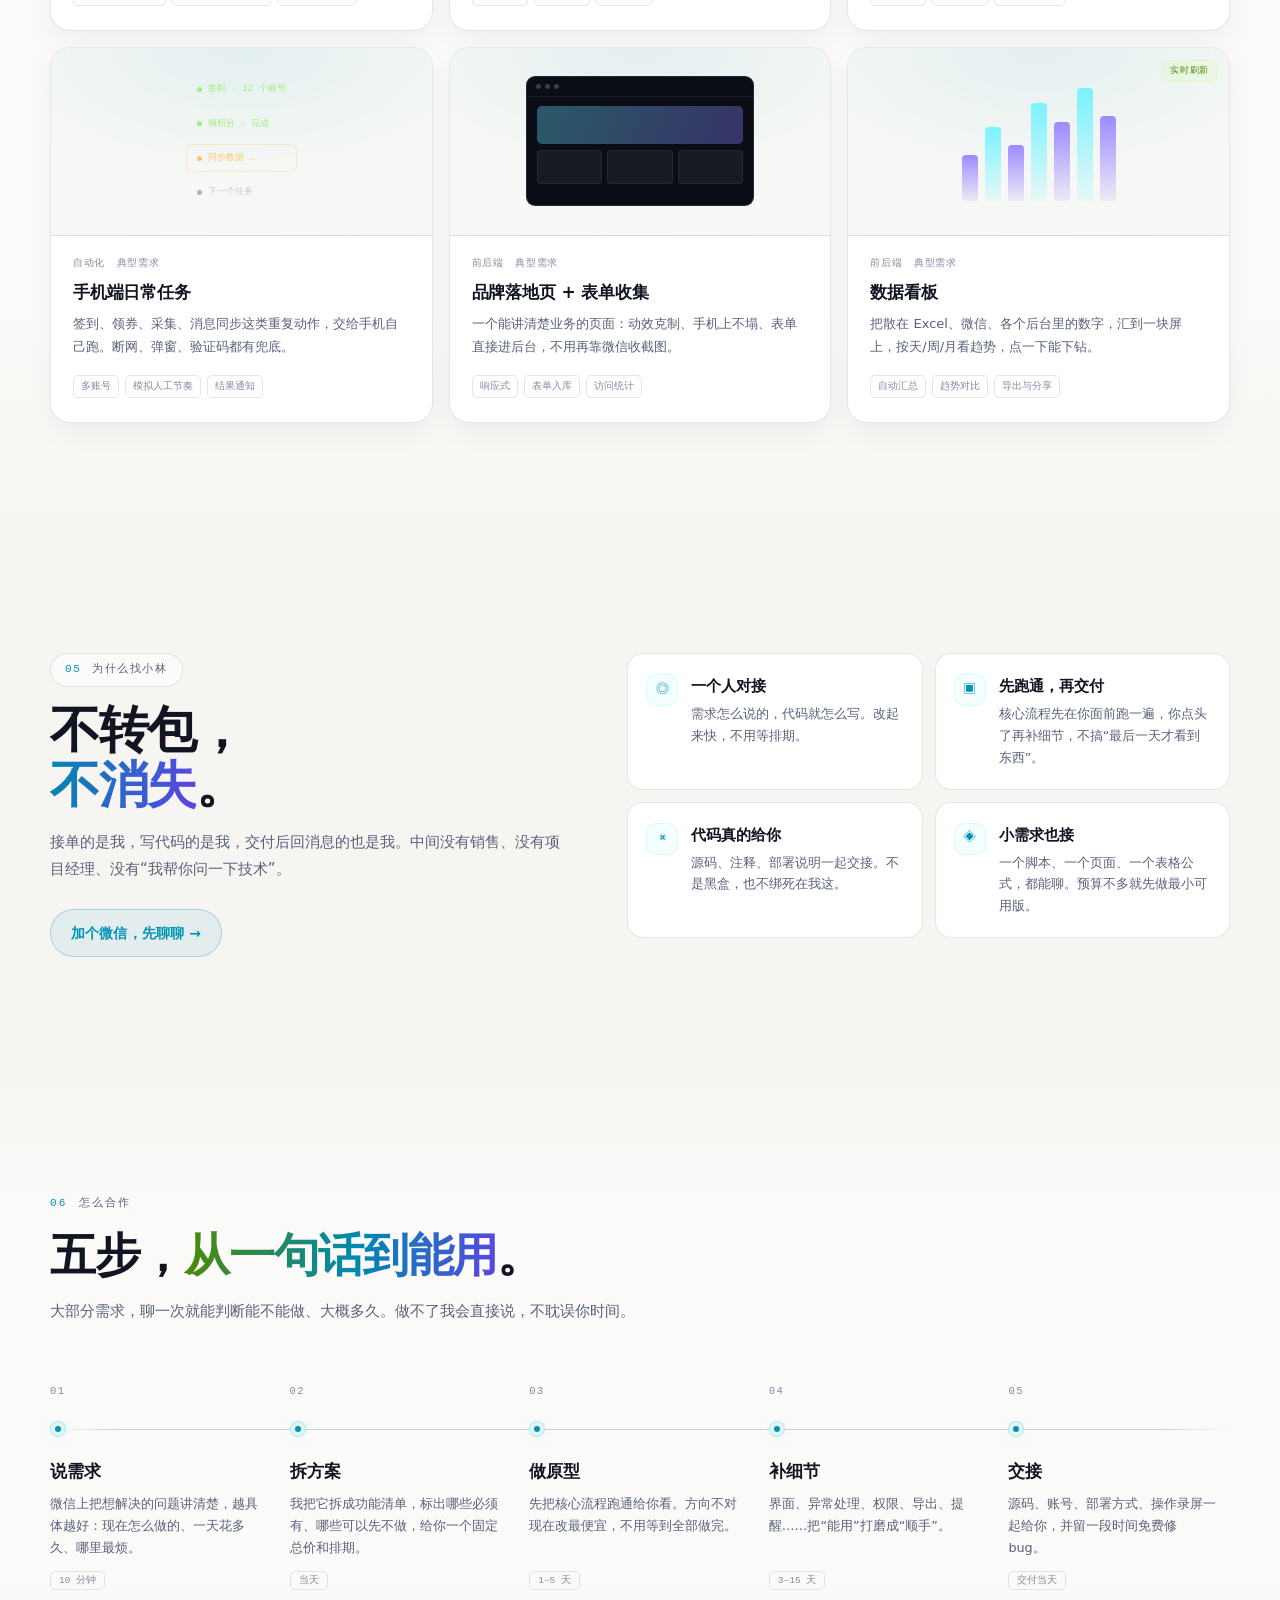
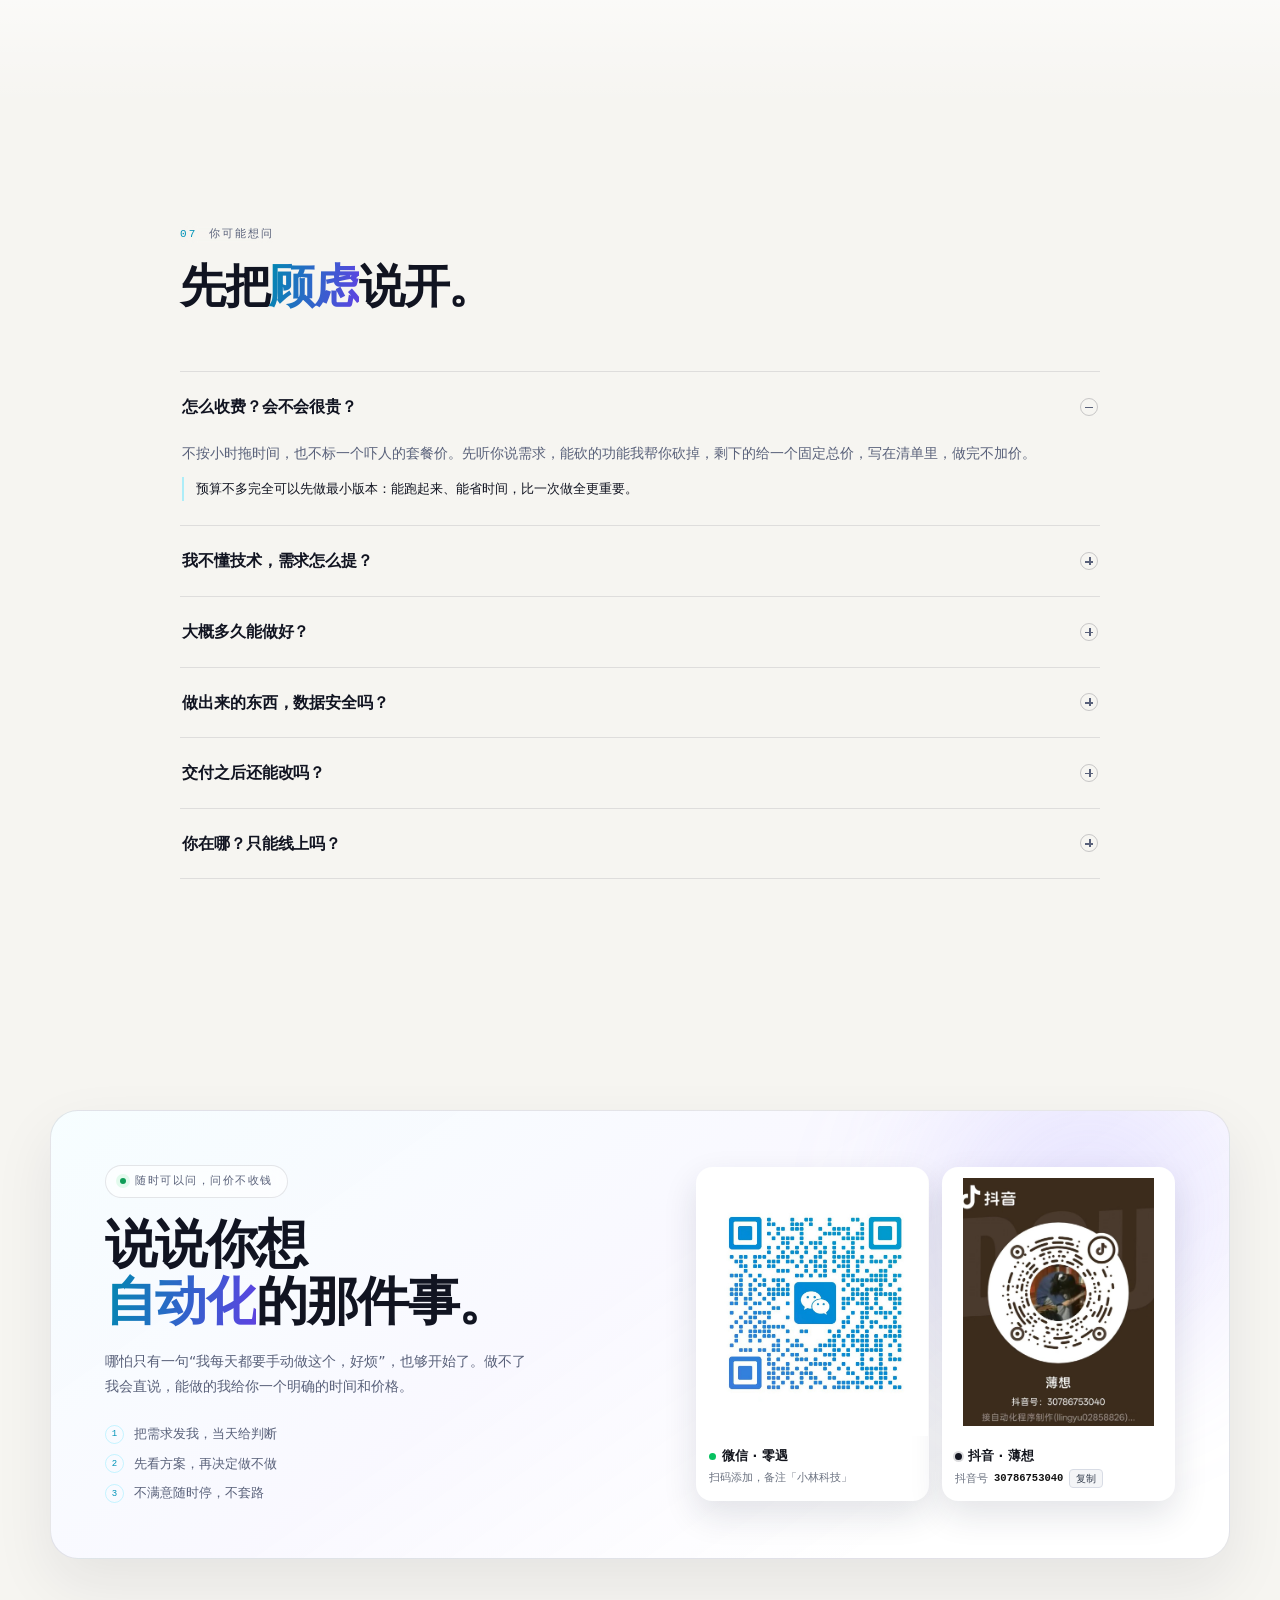
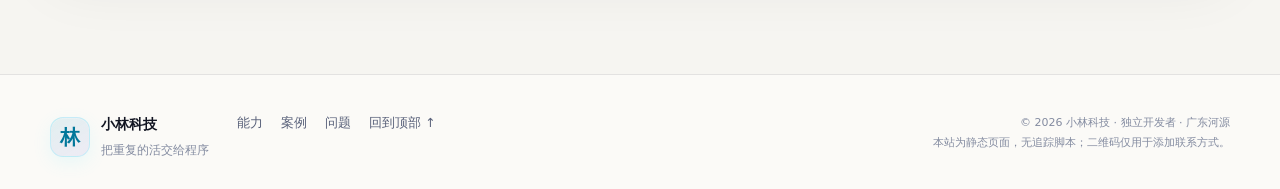
==== commit 56d2ea76: "加入场动画：品牌幕布 + 首屏分层揭示（含减少动效与二次访问加速）" ====
--- a/index.html
+++ b/index.html
@@ -28,6 +28,13 @@
 </head>
 <body>
 <a class="skip-link" href="#main">跳到主要内容</a>
+<div class="intro" id="intro" aria-hidden="true">
+  <div class="intro-inner">
+    <span class="intro-mark">林</span>
+    <div class="intro-word">小林科技<em>XIAOLIN TECH</em></div>
+    <span class="intro-bar"><i></i></span>
+  </div>
+</div>
 <div class="scroll-progress" aria-hidden="true"><span id="scrollBar"></span></div>
 
 <!-- ============ NAV ============ -->
--- a/assets/css/main.css
+++ b/assets/css/main.css
@@ -29,6 +29,7 @@
   --ease:cubic-bezier(.22,.68,.24,1);
   --mono:"JetBrains Mono","Cascadia Code",Consolas,"SFMono-Regular",ui-monospace,monospace;
   --sans:"Segoe UI Variable Display","Segoe UI","PingFang SC","HarmonyOS Sans SC","Microsoft YaHei",system-ui,sans-serif;
+  --serif:"Noto Serif SC","Source Han Serif SC","Songti SC","SimSun",serif;
   --r-lg:24px;
   --r-md:18px;
   --wrap:1180px;
@@ -94,6 +95,47 @@
   background-size:180% 100%;animation:gradShift 9s ease-in-out infinite}
 .grad-2{background:var(--grad-2);-webkit-background-clip:text;background-clip:text;color:transparent}
 @keyframes gradShift{0%,100%{background-position:0% 50%}50%{background-position:100% 50%}}
+
+/* ---------- 2.5 入场动画 ---------- */
+.intro{
+  position:fixed;inset:0;z-index:600;background:var(--bg);
+  display:grid;place-items:center;will-change:transform;
+  transform:translateY(0);
+  transition:transform .85s cubic-bezier(.76,0,.24,1);
+}
+.intro.is-done{transform:translateY(-101%)}
+.intro-inner{display:flex;flex-direction:column;align-items:center;gap:18px;transition:opacity .4s var(--ease),transform .4s var(--ease)}
+.intro.is-done .intro-inner{opacity:0;transform:translateY(-14px)}
+.intro-mark{
+  width:58px;height:58px;border-radius:16px;display:grid;place-items:center;
+  font-family:var(--serif);font-size:28px;font-weight:700;color:var(--cyan);
+  background:linear-gradient(150deg,rgba(100,230,255,.16),rgba(139,123,255,.10));
+  border:1px solid rgba(100,230,255,.28);
+  animation:introMark .7s var(--ease) both;
+}
+[data-theme="light"] .intro-mark{color:#00779a}
+.intro-word{
+  display:flex;flex-direction:column;align-items:center;gap:7px;
+  font-size:15px;font-weight:700;letter-spacing:.04em;
+  animation:introWord .7s var(--ease) .1s both;
+}
+.intro-word em{font-style:normal;font-family:var(--mono);font-size:8px;letter-spacing:.3em;color:var(--dim)}
+.intro-bar{width:168px;height:2px;background:var(--line);overflow:hidden;margin-top:4px;animation:introWord .6s var(--ease) .2s both}
+.intro-bar i{display:block;height:100%;width:100%;background:var(--ink);transform:scaleX(0);transform-origin:left;animation:introBar .65s cubic-bezier(.3,.9,.2,1) .1s forwards}
+@keyframes introMark{from{opacity:0;transform:translateY(10px) scale(.94)}to{opacity:1;transform:none}}
+@keyframes introWord{from{opacity:0;transform:translateY(8px)}to{opacity:1;transform:none}}
+@keyframes introBar{to{transform:scaleX(1)}}
+html.intro-lock,html.intro-lock body{overflow:hidden}
+
+@keyframes heroIn{from{opacity:0;transform:translateY(26px)}to{opacity:1;transform:none}}
+@keyframes heroVisualIn{from{opacity:0;transform:translateY(34px) scale(.985)}to{opacity:1;transform:none}}
+@keyframes navIn{from{opacity:0;transform:translateY(-12px)}to{opacity:1;transform:none}}
+@keyframes fadeIn{from{opacity:0}to{opacity:1}}
+.js.is-loaded .hero .reveal{animation:heroIn .9s var(--ease) both;animation-delay:calc(var(--d,0s) + var(--intro-delay,.38s))}
+.js.is-loaded .hero .hero-visual{animation:heroVisualIn 1s var(--ease) both;animation-delay:calc(var(--intro-delay,.38s) + .08s)}
+.js.is-loaded .nav{animation:navIn .65s var(--ease) both;animation-delay:.34s}
+.js.is-loaded .marquee{animation:fadeIn .8s var(--ease) both;animation-delay:.7s}
+.js.is-loaded .hero-foot{animation-delay:calc(var(--intro-delay,.38s) + .16s)}
 
 /* ---------- 3. Buttons ---------- */
 .btn{
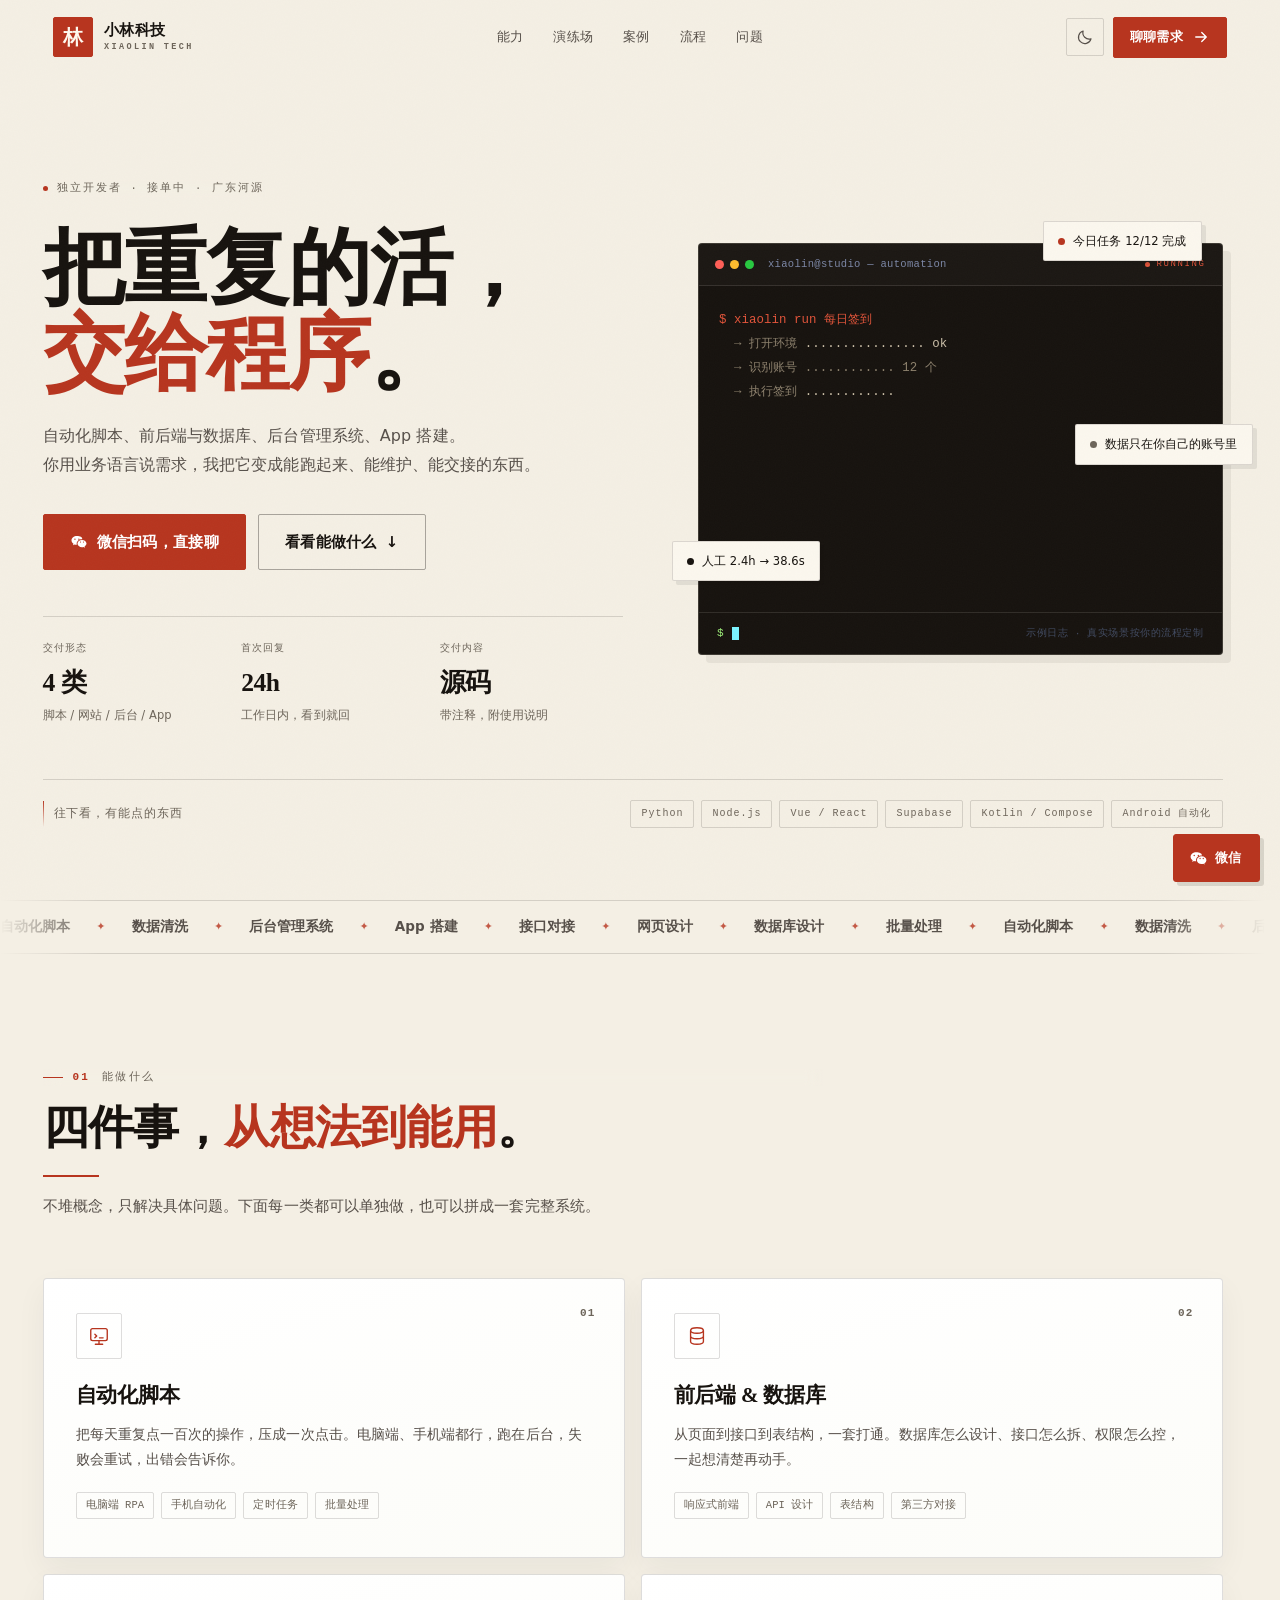
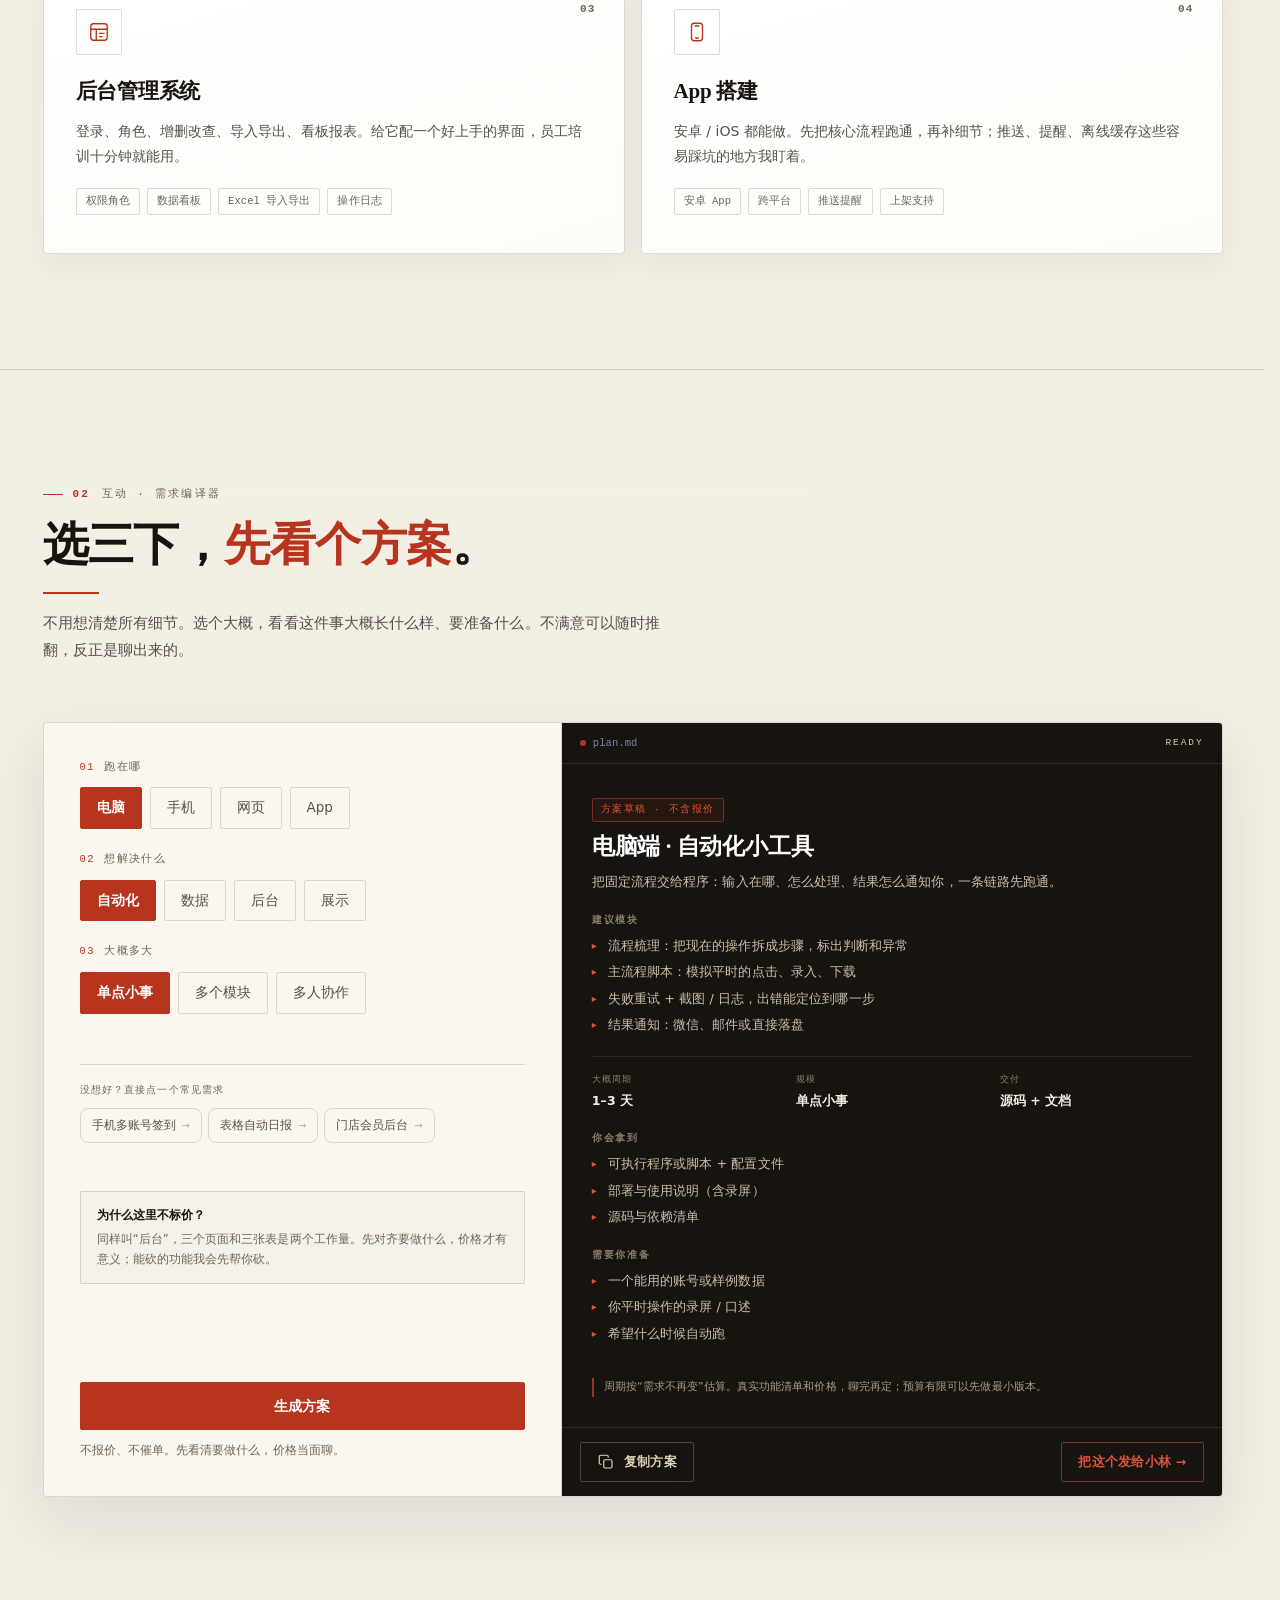
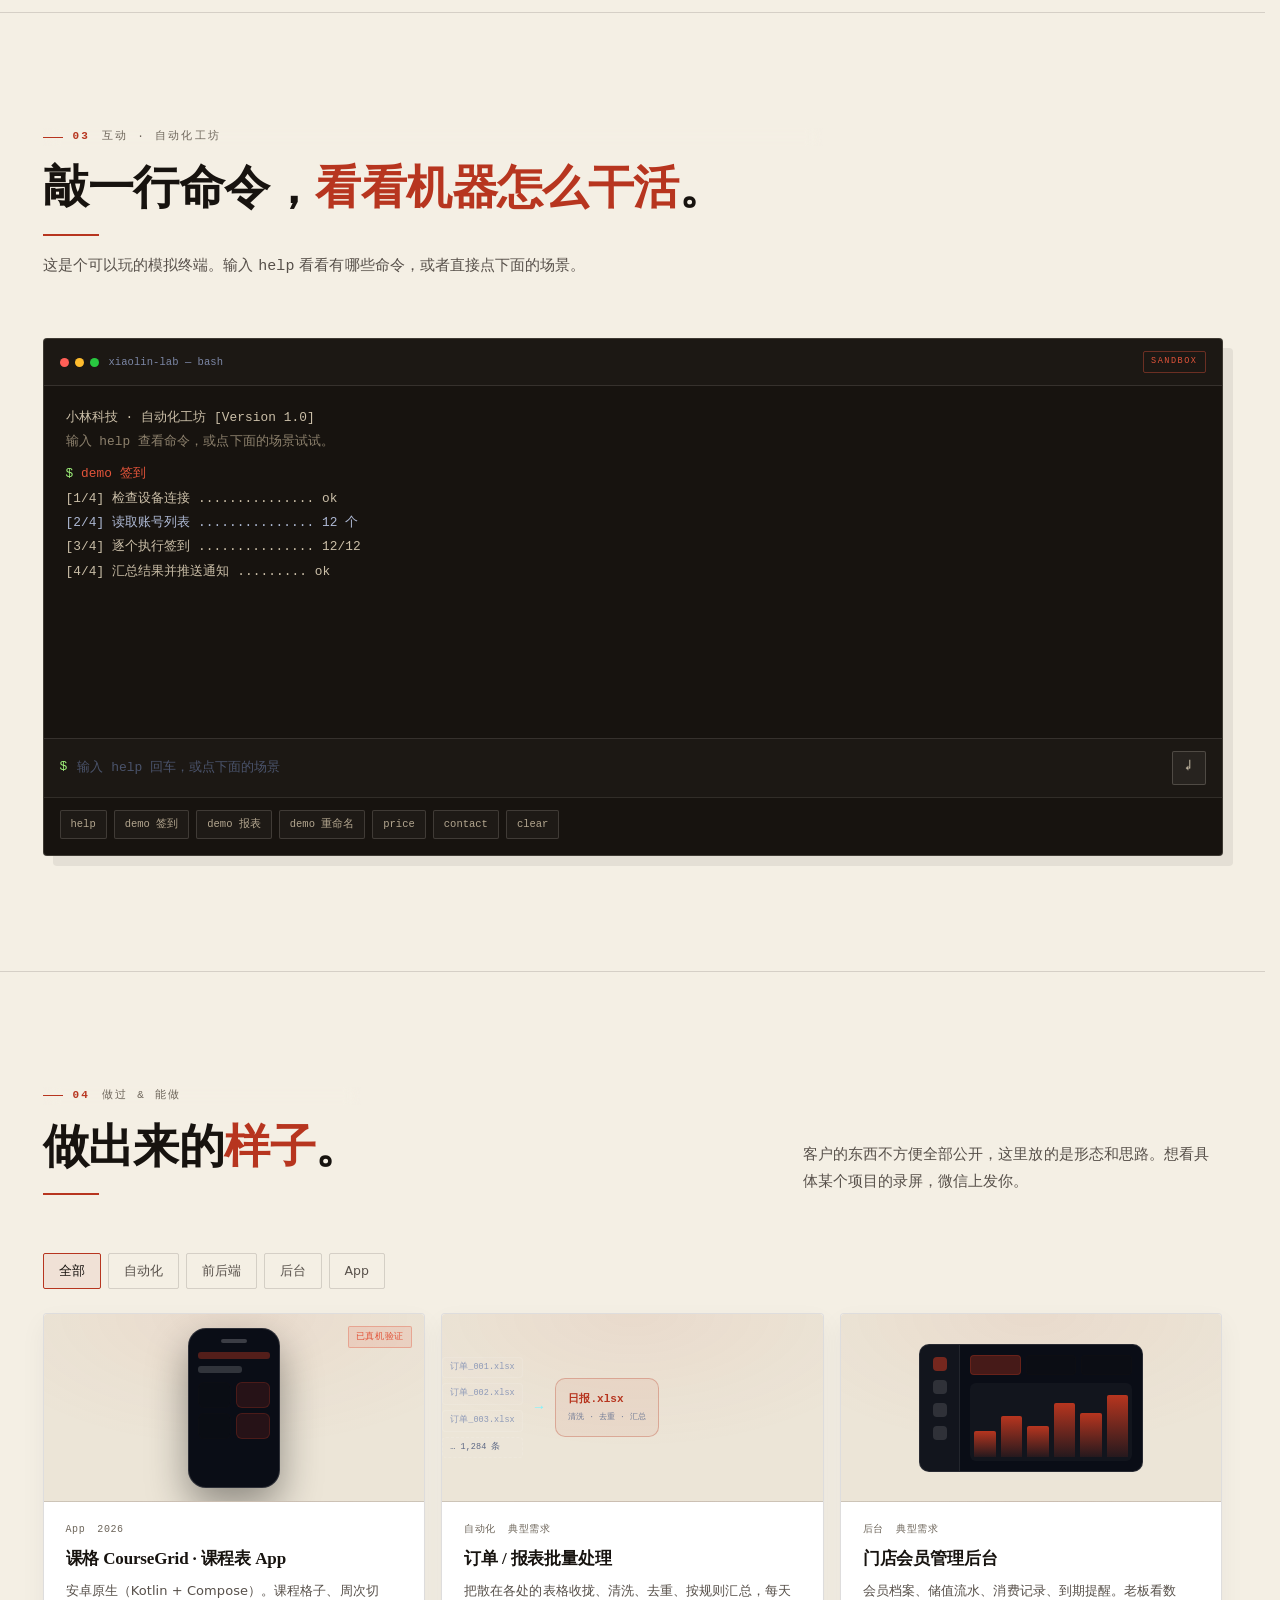
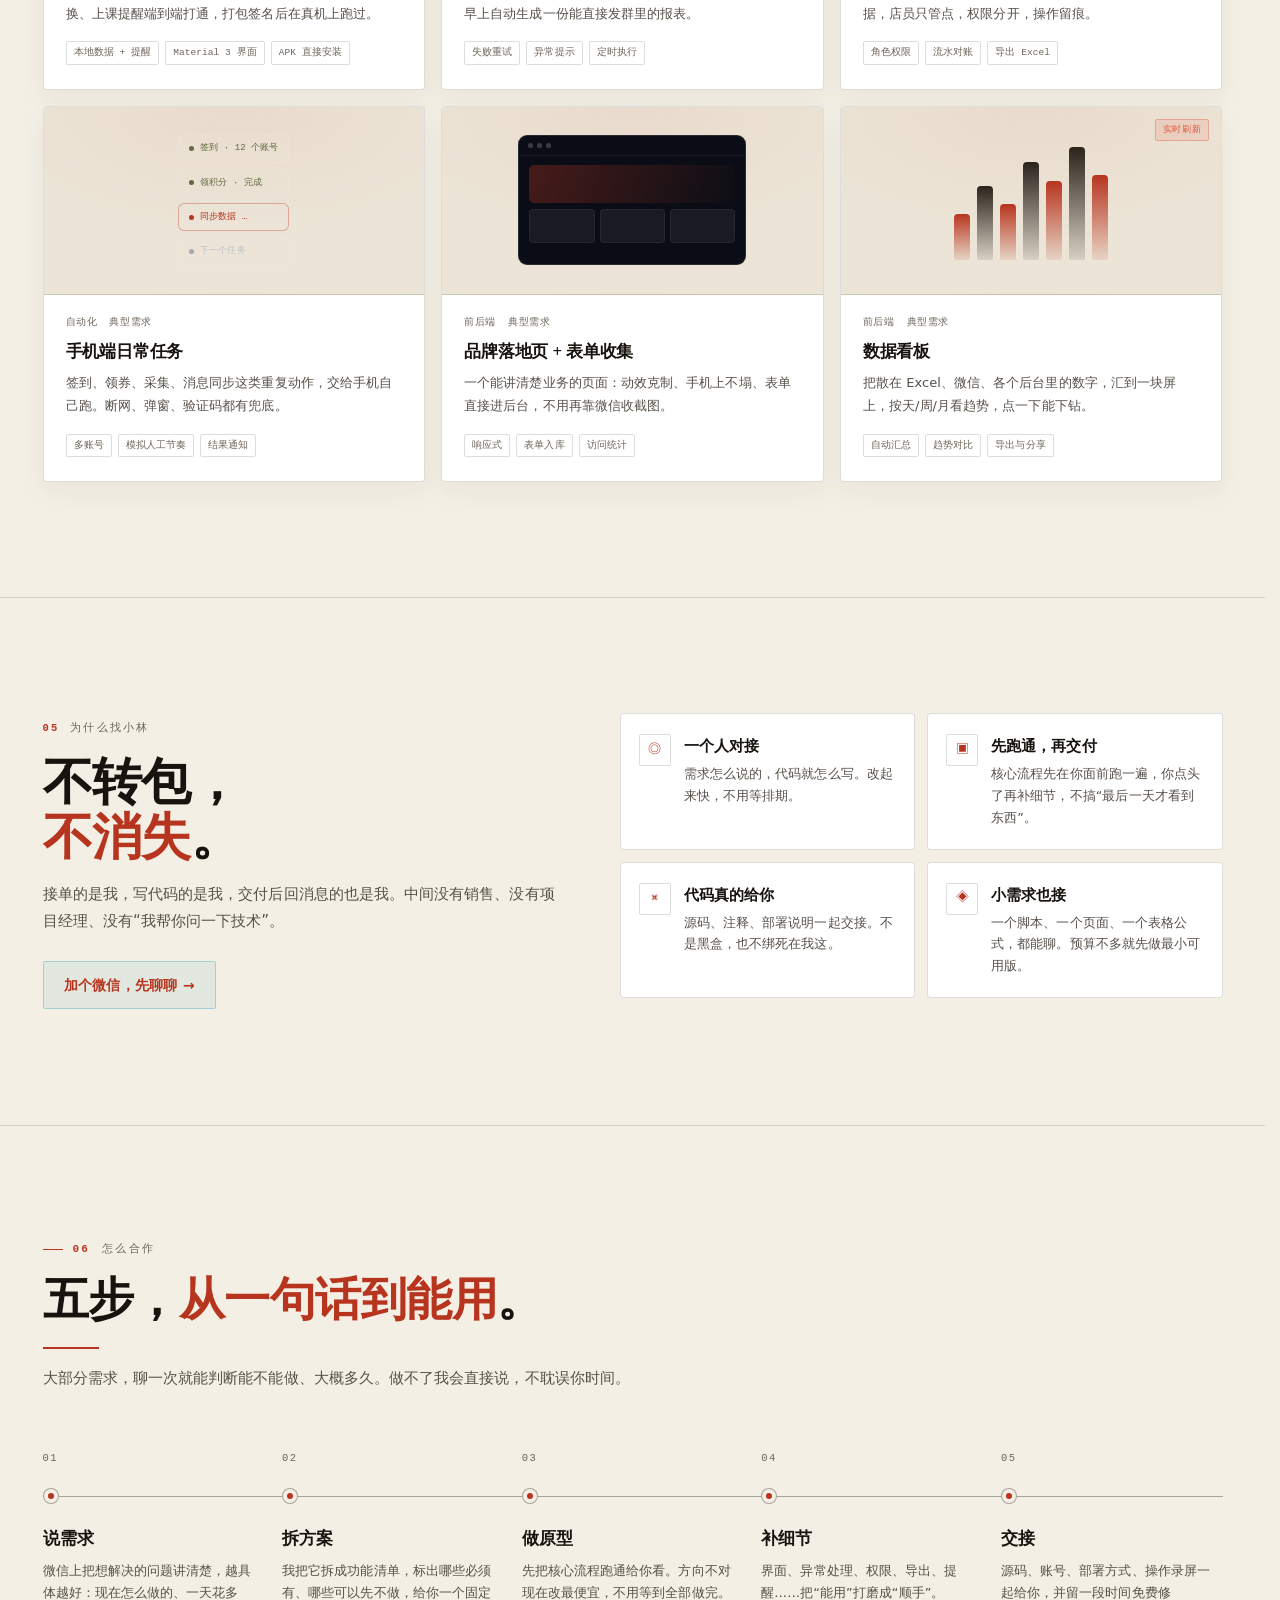
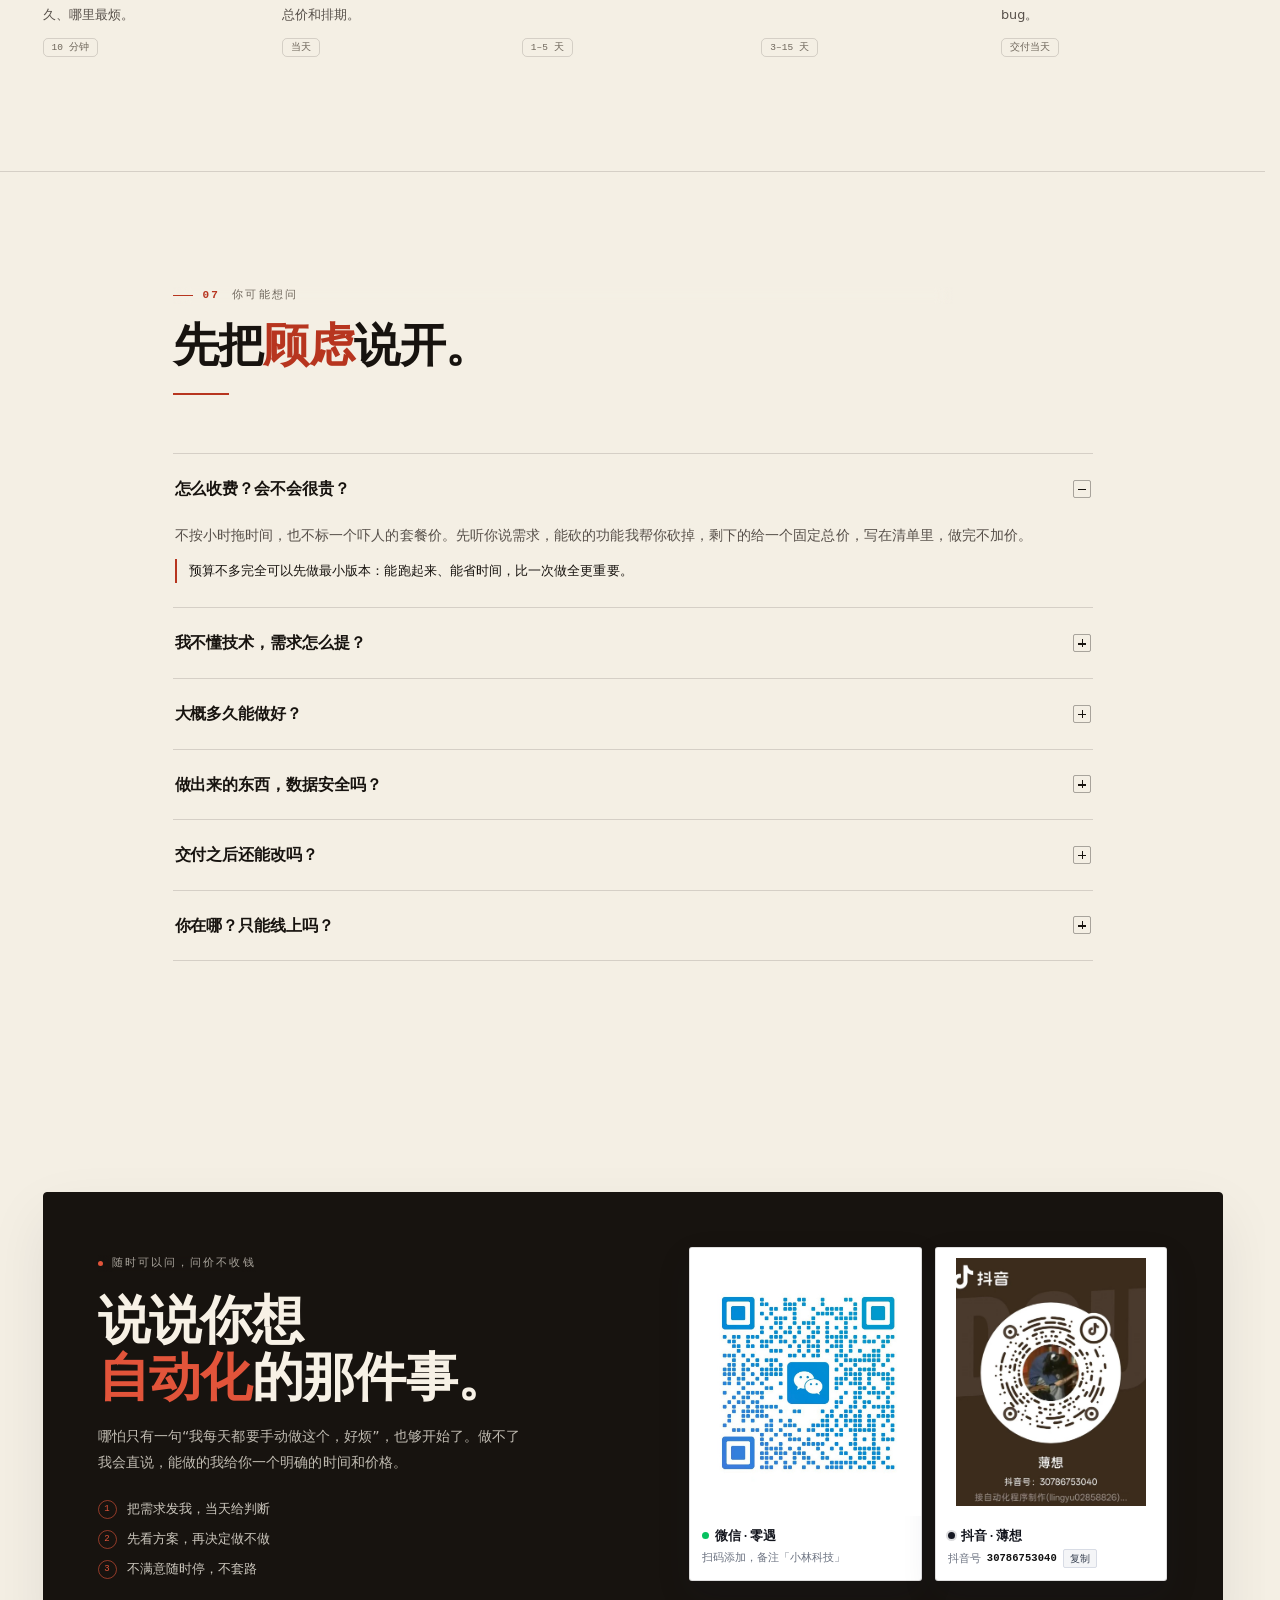
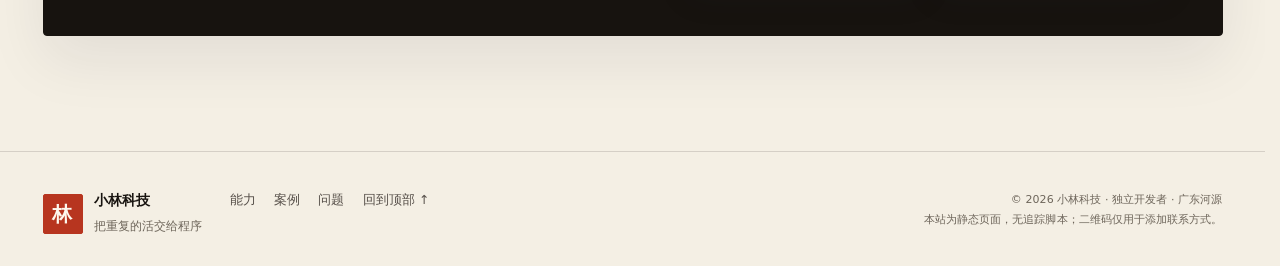
==== commit 9e2a5bfa: "展示性改版：墨色朱红视觉系统，去渐变/毛玻璃，滚动驱动标题横线，主题切换淡入" ====
--- a/index.html
+++ b/index.html
@@ -1,4 +1,4 @@
-<!DOCTYPE html>
+﻿<!DOCTYPE html>
 <html lang="zh-CN" data-theme="light">
 <head>
 <meta charset="UTF-8">
@@ -6,7 +6,7 @@
 <title>小林科技 · 自动化 / 全栈 / App 定制</title>
 <meta name="description" content="小林科技，独立开发者接单：电脑与手机自动化脚本、前后端与数据库、后台管理系统、App 搭建。先跑通再交付，源码与文档一起给你。微信扫码直接聊。">
 <meta name="author" content="小林科技">
-<meta name="theme-color" content="#f6f5f1">
+<meta name="theme-color" content="#f4efe4">
 <meta name="color-scheme" content="light dark">
 <link rel="canonical" href="https://lwl555.github.io/xiaolin-tech/">
 <meta property="og:type" content="website">
@@ -334,7 +334,7 @@
     <header class="sec-head sec-head-row">
       <div>
         <p class="eyebrow reveal"><span class="idx">04</span>做过 &amp; 能做</p>
-        <h2 class="reveal" style="--d:.05s">一些<span class="grad">交付形态</span>。</h2>
+        <h2 class="reveal" style="--d:.05s">做出来的<span class="grad">样子</span>。</h2>
       </div>
       <p class="sec-lead reveal" style="--d:.1s;max-width:420px">客户的东西不方便全部公开，这里放的是形态和思路。想看具体某个项目的录屏，微信上发你。</p>
     </header>
@@ -630,3 +630,5 @@
 <script src="assets/js/app.js" defer></script>
 </body>
 </html>
+
+
--- a/assets/css/main.css
+++ b/assets/css/main.css
@@ -1,4 +1,4 @@
-/* =========================================================
+﻿/* =========================================================
    小林科技 · 个人接单站
    纯静态 / 无框架 / 明暗双主题
    ========================================================= */
@@ -62,7 +62,7 @@
 
 /* ---------- 2. Base ---------- */
 *,*::before,*::after{box-sizing:border-box}
-html{scroll-behavior:smooth;-webkit-text-size-adjust:100%}
+html{scroll-behavior:smooth;-webkit-text-size-adjust:100%;scrollbar-gutter:stable}
 body{
   margin:0;background:var(--bg);color:var(--ink);
   font-family:var(--sans);font-size:16px;line-height:1.6;
@@ -133,7 +133,7 @@
 @keyframes fadeIn{from{opacity:0}to{opacity:1}}
 .js.is-loaded .hero .reveal{animation:heroIn .9s var(--ease) both;animation-delay:calc(var(--d,0s) + var(--intro-delay,.38s))}
 .js.is-loaded .hero .hero-visual{animation:heroVisualIn 1s var(--ease) both;animation-delay:calc(var(--intro-delay,.38s) + .08s)}
-.js.is-loaded .nav{animation:navIn .65s var(--ease) both;animation-delay:.34s}
+.js.is-loaded .nav{animation:navIn .65s var(--ease) backwards;animation-delay:.34s}
 .js.is-loaded .marquee{animation:fadeIn .8s var(--ease) both;animation-delay:.7s}
 .js.is-loaded .hero-foot{animation-delay:calc(var(--intro-delay,.38s) + .16s)}
 
@@ -184,14 +184,31 @@
 /* ---------- 4. Nav ---------- */
 .nav{
   position:fixed;top:0;left:0;right:0;z-index:120;padding:16px 0;
-  transition:padding .35s var(--ease),background .35s,border-color .35s,backdrop-filter .35s;
+  transition:padding .38s var(--ease),transform .5s var(--ease);
   border-bottom:1px solid transparent;
-}
-.nav.is-stuck{
-  padding:9px 0;background:color-mix(in srgb,var(--bg) 76%,transparent);
-  backdrop-filter:blur(20px) saturate(150%);border-bottom-color:var(--line);
-}
-.nav-inner{display:flex;align-items:center;justify-content:space-between;gap:24px}
+  will-change:transform;
+}
+.nav.is-hidden{transform:translateY(-112%)}
+.nav.is-stuck{padding:3px 0;background:transparent;border-bottom-color:transparent;box-shadow:none}
+.nav-inner{
+  display:flex;align-items:center;justify-content:space-between;gap:24px;
+  padding:0 2px;border:1px solid transparent;border-radius:18px;background:transparent;
+  transition:padding .38s var(--ease),background .32s,border-color .32s,box-shadow .32s,border-radius .32s;
+}
+.nav.is-stuck .nav-inner{
+  width:calc(100% - 20px);max-width:none;
+  padding:2px 10px 2px 8px;border-color:var(--line);border-radius:15px;
+  background:rgba(246,245,241,.97);
+  box-shadow:0 8px 26px rgba(24,30,55,.08);
+  backdrop-filter:blur(18px) saturate(140%);-webkit-backdrop-filter:blur(18px) saturate(140%);
+}
+[data-theme="dark"] .nav.is-stuck .nav-inner{background:rgba(8,10,17,.88);box-shadow:0 10px 30px rgba(0,0,0,.35)}
+.nav.is-stuck .brand-mark{width:28px;height:28px;border-radius:8px;font-size:14px}
+.nav.is-stuck .brand-text{font-size:13px}
+.nav.is-stuck .brand-text em{display:none}
+.nav.is-stuck .icon-btn{width:34px;height:34px;border-radius:10px}
+.nav.is-stuck .nav-links a{padding:6px 11px;font-size:12.5px}
+.nav.is-stuck .btn-sm{padding:6px 12px;font-size:12px}
 .brand{display:flex;align-items:center;gap:11px}
 .brand-mark{
   width:40px;height:40px;flex:none;border-radius:13px;display:grid;place-items:center;
@@ -199,6 +216,7 @@
   background:linear-gradient(150deg,rgba(100,230,255,.16),rgba(139,123,255,.10));
   border:1px solid rgba(100,230,255,.28);
   box-shadow:0 6px 18px rgba(100,230,255,.12),0 1px 0 rgba(255,255,255,.15) inset;
+  transition:width .38s var(--ease),height .38s var(--ease),border-radius .38s var(--ease),font-size .38s var(--ease);
 }
 [data-theme="light"] .brand-mark{color:#00779a;background:linear-gradient(150deg,rgba(0,147,184,.10),rgba(90,69,224,.08))}
 .brand-text{display:flex;flex-direction:column;line-height:1.1;font-size:15px;font-weight:700;letter-spacing:.01em}
@@ -826,7 +844,7 @@
 /* ---------- 17.5 手机端专项 ---------- */
 @supports (padding: env(safe-area-inset-bottom)){
   .nav{padding-top:calc(16px + env(safe-area-inset-top))}
-  .nav.is-stuck{padding-top:calc(9px + env(safe-area-inset-top))}
+  .nav.is-stuck{padding-top:calc(3px + env(safe-area-inset-top))}
   .fab{bottom:calc(18px + env(safe-area-inset-bottom))}
   .to-top{bottom:calc(78px + env(safe-area-inset-bottom))}
   .toast{bottom:calc(88px + env(safe-area-inset-bottom))}
@@ -899,7 +917,35 @@
   .pill{padding:8px 12px;font-size:12.5px}
   .qr-open img{height:230px}
 }
-/* ---------- 18. Motion / print ---------- */
+/* ---------- 19. 滚动性能（手机 / 触屏） ---------- */
+@media (max-width:860px), (hover:none){
+  body::after{display:none}
+  .aurora,.ring,.hero::after{display:none}
+  .hero{
+    background-image:
+      radial-gradient(90% 62% at 8% 0%,rgba(0,166,204,.10),transparent 70%),
+      radial-gradient(80% 55% at 100% 8%,rgba(90,69,224,.09),transparent 72%);
+  }
+  [data-theme="dark"] .hero{
+    background-image:
+      radial-gradient(90% 62% at 8% 0%,rgba(15,111,143,.35),transparent 70%),
+      radial-gradient(80% 55% at 100% 8%,rgba(66,38,156,.30),transparent 72%);
+  }
+  .grad{animation:none;background-size:100% 100%}
+  .nav,.nav.is-stuck,.fab,.btn-ghost,.eyebrow,.mobile-menu{
+    backdrop-filter:none;-webkit-backdrop-filter:none;
+  }
+  .nav.is-stuck .nav-inner{backdrop-filter:none;-webkit-backdrop-filter:none;background:var(--bg);box-shadow:0 6px 20px rgba(24,30,55,.06)}
+  [data-theme="dark"] .nav.is-stuck .nav-inner{background:var(--bg);box-shadow:0 6px 20px rgba(0,0,0,.3)}
+  .mobile-menu{background:var(--bg)}
+  .fab::before{display:none}
+  .float-chip{display:none}
+  .contact-glow{display:none}
+  .svc-card,.work-card,.compiler,.contact-panel,.qr-card,.terminal-card{box-shadow:none!important}
+  .svc-card:hover,.work-card:hover,.qr-card:hover,.why-list li:hover{transform:none}
+}
+
+/* ---------- 20. Motion / print ---------- */
 @media (prefers-reduced-motion:reduce){
   *,*::before,*::after{animation-duration:.001ms!important;animation-iteration-count:1!important;transition-duration:.001ms!important;scroll-behavior:auto!important}
   .js .reveal{opacity:1;transform:none}
@@ -908,3 +954,356 @@
   .nav,.fab,.to-top,.modal,.toast,.cursor-glow,.scroll-progress,.marquee,.aurora,.grid-bg{display:none!important}
   body{background:#fff;color:#000}
 }
+
+
+/* =========================================================
+   21. 展示性改版 · 方向 A「墨色朱红」
+   一个基底（宣纸）+ 一个强调色（朱红），去掉渐变/光晕
+   ========================================================= */
+:root{
+  --paper:#f4efe4;
+  --paper-2:#ece4d5;
+  --bg:#f4efe4;
+  --bg-soft:#eee7d9;
+  --surface:#fbf7ee;
+  --surface-2:#ece5d7;
+  --ink:#17130f;
+  --ink-2:#0d0b09;
+  --muted:#57504a;
+  --dim:#6d655a;
+  --line:rgba(23,19,15,.14);
+  --line-strong:rgba(23,19,15,.34);
+  --accent:#b7351f;
+  --accent-deep:#8f2a17;
+  --cyan:var(--accent);
+  --violet:var(--ink);
+  --pink:var(--accent-deep);
+  --lime:#5f6b3f;
+  --green:#5f6b3f;
+  --glass:rgba(23,19,15,.03);
+  --glass-2:rgba(23,19,15,.06);
+  --pill-ink:#fbf7ee;
+  --shadow:none;
+  --serif:"Noto Serif SC","Source Han Serif SC","Songti SC",SimSun,serif;
+  --sans:"Noto Sans SC","PingFang SC","Microsoft YaHei",system-ui,sans-serif;
+  --mono:"Cascadia Code",Consolas,"SFMono-Regular",ui-monospace,monospace;
+  color-scheme:light;
+}
+[data-theme="dark"]{
+  --paper:#12100d;
+  --paper-2:#1b1712;
+  --bg:#12100d;
+  --bg-soft:#171310;
+  --surface:#1b1712;
+  --surface-2:#221d17;
+  --ink:#efe7d8;
+  --ink-2:#fffaf0;
+  --muted:#b7ab97;
+  --dim:#948a7a;
+  --line:rgba(239,231,216,.14);
+  --line-strong:rgba(239,231,216,.32);
+  --accent:#e2543a;
+  --accent-deep:#f0705a;
+  --glass:rgba(239,231,216,.04);
+  --glass-2:rgba(239,231,216,.08);
+  --pill-ink:#1b1712;
+  color-scheme:dark;
+}
+
+body{
+  background:var(--bg);
+  color:var(--ink);
+  font-family:var(--sans);
+  letter-spacing:.004em;
+}
+body::after{opacity:.028;mix-blend-mode:normal}
+
+h1,h2,h3,.brand-text,.hero h1,.sec-head h2,.why-left h2,.contact-copy h2,
+.plan h3,.svc-card h3,.wc-body h3,.why-list h3,.step h3{font-family:var(--serif)}
+.hero h1{font-weight:700;letter-spacing:-.015em}
+.sec-head h2,.why-left h2,.contact-copy h2{font-weight:700;letter-spacing:-.012em}
+.lead,.sec-lead{color:var(--muted)}
+
+::selection{background:rgba(183,53,31,.22);color:var(--ink)}
+:focus-visible{outline:2px solid var(--accent);outline-offset:3px}
+
+/* 去掉装饰性渐变与光晕 */
+.aurora,.grid-bg,.hero::after,.ring,.contact-glow{display:none!important}
+.grad,.grad-2{
+  background:none!important;-webkit-text-fill-color:currentColor;
+  color:var(--accent);animation:none!important;
+}
+.section-alt{background:none;border-top:1px solid var(--line);border-bottom:1px solid var(--line)}
+
+/* 眉标：细线 + 等宽字 */
+.eyebrow{
+  background:none;border:0;padding:0;border-radius:0;
+  color:var(--dim);font-family:var(--mono);font-size:10.5px;letter-spacing:.2em;
+}
+.sec-head .eyebrow{display:flex;align-items:center;gap:10px}
+.sec-head .eyebrow::before{content:"";width:20px;height:1px;background:var(--accent);display:inline-block}
+.eyebrow .dot{width:5px;height:5px;box-shadow:none;background:var(--accent)}
+.eyebrow .idx{color:var(--accent);font-weight:600}
+
+/* 导航 */
+.nav.is-stuck .nav-inner{
+  background:var(--bg);border-color:var(--line);border-radius:2px;
+  box-shadow:0 1px 0 var(--line);backdrop-filter:none;-webkit-backdrop-filter:none;
+}
+[data-theme="dark"] .nav.is-stuck .nav-inner{
+  background:var(--bg);border-color:var(--line);box-shadow:0 1px 0 var(--line);
+}
+.brand-mark{
+  background:var(--accent);color:#fff;border-color:var(--accent);
+  border-radius:2px;box-shadow:none;font-family:var(--serif);font-weight:700;
+}
+[data-theme="light"] .brand-mark{color:#fdf8ee;background:var(--accent)}
+.brand-text{font-weight:700;letter-spacing:.02em}
+.brand-text em{letter-spacing:.28em}
+.nav-links a{border-radius:0;font-size:13px;letter-spacing:.02em}
+.nav-links a.is-active::after{background:var(--accent)}
+.nav-links a:hover{background:rgba(23,19,15,.04)}
+[data-theme="dark"] .nav-links a:hover{background:rgba(239,231,216,.06)}
+
+/* 按钮：方正、硬边、无流光 */
+.btn{border-radius:2px;letter-spacing:.02em;box-shadow:none}
+.btn::after{display:none}
+.btn-primary{
+  background:var(--accent);color:#fff;border-color:var(--accent);
+  box-shadow:none;
+}
+.btn-primary:hover{
+  background:var(--accent-deep);border-color:var(--accent-deep);
+  box-shadow:3px 3px 0 rgba(23,19,15,.16);transform:translate(-1px,-1px);
+}
+.btn-primary:active{transform:translate(1px,1px);box-shadow:none}
+[data-theme="light"] .btn-primary{background:var(--accent);color:#fff;box-shadow:none}
+.btn-ghost{background:transparent;border-color:var(--line-strong);color:var(--ink)}
+.btn-ghost:hover{background:rgba(23,19,15,.045);border-color:var(--ink)}
+.btn-soft{background:transparent;border-color:var(--accent);color:var(--accent)}
+.btn-soft:hover{background:rgba(183,53,31,.07)}
+
+/* 卡片：纸面 + 发丝线 + 硬投影 */
+.svc-card,.work-card,.why-list li{
+  background:var(--surface);border:1px solid var(--line);border-radius:4px;
+  box-shadow:none;
+}
+.svc-card::before{display:none}
+.svc-card:hover,.work-card:hover{
+  transform:translate(-2px,-2px);border-color:var(--line-strong);
+  box-shadow:6px 6px 0 rgba(23,19,15,.09);
+}
+[data-theme="dark"] .svc-card:hover,[data-theme="dark"] .work-card:hover{box-shadow:6px 6px 0 rgba(0,0,0,.35)}
+.svc-card h3,.work-card h3{font-weight:700}
+.svc-ico{background:none;border:1px solid var(--line);border-radius:2px;color:var(--accent)}
+.svc-tags li,.wc-list li{border-radius:2px;border-color:var(--line);color:var(--dim)}
+.svc-idx,.wc-meta{color:var(--dim)}
+.svc-arrow{color:var(--accent)}
+
+/* 案例视觉：深色“屏幕”嵌在纸面里 */
+.wc-visual{background:#17130f;border-bottom:1px solid var(--line)}
+[data-theme="dark"] .wc-visual{background:#0d0b09}
+.wc-badge{border-radius:2px;background:rgba(226,84,58,.12);border-color:rgba(226,84,58,.35);color:#e2543a}
+.wc-body h3{font-weight:700}
+
+/* 数据条 */
+.hero-stats dd{font-family:var(--serif);font-weight:700}
+.hero-tags span,.hero-stats dt{letter-spacing:.1em}
+
+/* 编译器 */
+.compiler{border-radius:4px;border-color:var(--line);box-shadow:none;background:var(--surface)}
+.cp-controls{border-right-color:var(--line)}
+.pill{border-radius:2px}
+.pill:hover{border-color:var(--line-strong)}
+.pill.is-on{background:var(--accent);color:#fff;box-shadow:none;border-color:var(--accent)}
+[data-theme="light"] .pill.is-on{background:var(--accent);color:#fff}
+.cp-faq{background:rgba(23,19,15,.02);border-radius:2px}
+.cp-output{background:#17130f;border-radius:0}
+.cp-bar{border-bottom-color:rgba(239,231,216,.12)}
+.cp-bar-state{color:#d8c9ae}
+.plan-tag{color:#e2543a;border-color:rgba(226,84,58,.4);background:rgba(226,84,58,.08);border-radius:2px}
+.plan-desc,.plan-sec li{color:#cbbfa8}
+.plan-sec li::before{color:#e2543a}
+.plan-meta dd{color:#f7f1e6}
+.plan-note{color:#a89b85;border-left-color:rgba(226,84,58,.6)}
+.cp-foot{border-top-color:rgba(239,231,216,.12)}
+
+/* 终端 / 控制台 */
+.terminal-card,.console{
+  background:#17130f;border-color:rgba(239,231,216,.18);border-radius:4px;
+  box-shadow:10px 10px 0 rgba(23,19,15,.07);
+}
+[data-theme="dark"] .terminal-card,[data-theme="dark"] .console{box-shadow:10px 10px 0 rgba(0,0,0,.35)}
+.tc-head,.cons-head{border-bottom-color:rgba(239,231,216,.12)}
+.tc-body{color:#ded2ba}
+.tc-body .c,.ln-cmd{color:#e2543a}
+.tc-body .ok,.ln-ok{color:#cbbfa8}
+.tc-body .d,.tc-body .dim,.ln-dim{color:#8d816d}
+.tc-body .w{color:#e2543a}
+.tc-foot,.cons-input,.cons-chips{border-color:rgba(239,231,216,.12)}
+.cons-chips button{border-radius:2px;border-color:rgba(239,231,216,.16);color:#b3a68f}
+.cons-chips button:hover{color:#e2543a;border-color:rgba(226,84,58,.45);background:rgba(226,84,58,.08)}
+.float-chip{
+  background:var(--surface);color:var(--ink);border-color:var(--line);
+  border-radius:2px;box-shadow:4px 4px 0 rgba(23,19,15,.08);
+}
+.float-chip .ok{background:var(--accent);box-shadow:none}
+.float-chip .clock{background:var(--ink);box-shadow:none}
+.float-chip .lock{background:var(--dim);box-shadow:none}
+
+/* 流程 */
+.steps::before{background:var(--line-strong)}
+.st-dot{border-color:var(--line-strong);background:var(--bg)}
+.st-dot::after{background:var(--accent);box-shadow:none}
+.st-time span{border-color:var(--line);color:var(--dim)}
+
+/* FAQ */
+.faq-item summary:hover{color:var(--accent)}
+.faq-item summary i{border-color:var(--line-strong);border-radius:2px}
+.faq-item summary i::before,.faq-item summary i::after{background:var(--ink)}
+.faq-em{border-left-color:var(--accent)}
+
+/* 联系：整块墨色 */
+.contact-panel{
+  background:var(--ink);border-color:var(--ink);border-radius:4px;box-shadow:none;
+  background-image:none;
+}
+.contact-panel h2{color:#f7f1e6}
+.contact-panel .eyebrow{color:rgba(244,239,228,.66)}
+.contact-panel .contact-lead{color:rgba(244,239,228,.76)}
+.contact-panel .contact-points li{color:rgba(244,239,228,.82)}
+.contact-panel .contact-points i{border-color:rgba(226,84,58,.6);color:#e2543a}
+.contact-panel .grad{color:#e2543a}
+[data-theme="dark"] .contact-panel{background:var(--surface-2);border-color:var(--line)}
+
+/* 二维码卡 */
+.qr-card{border-radius:3px;box-shadow:none;border:1px solid var(--line)}
+.qr-card:hover{transform:translate(-2px,-2px);box-shadow:5px 5px 0 rgba(244,239,228,.12)}
+.qr-label{font-family:var(--serif)}
+[data-theme="light"] .qr-card:hover{box-shadow:5px 5px 0 rgba(23,19,15,.12)}
+
+/* 页脚 */
+.footer{background:transparent;border-top:1px solid var(--line)}
+.foot-brand strong{font-family:var(--serif)}
+.foot-links a{position:relative}
+.foot-links a::after{
+  content:"";position:absolute;left:0;bottom:-3px;width:100%;height:1px;
+  background:var(--accent);transform:scaleX(0);transform-origin:left;
+  transition:transform .3s var(--ease);
+}
+.foot-links a:hover::after{transform:scaleX(1)}
+
+/* 入场：纸面 + 印章 */
+.intro{background:var(--bg)}
+.intro-mark{
+  background:var(--accent);color:#fff;border-color:var(--accent);border-radius:2px;
+  font-family:var(--serif);box-shadow:none;
+}
+.intro-bar{background:var(--line)}
+.intro-bar i{background:var(--accent)}
+.intro-word{font-family:var(--serif)}
+
+/* 滚动进度 */
+.scroll-progress span{background:var(--accent)}
+
+/* 弹窗 */
+.modal-backdrop{background:rgba(13,11,9,.72)}
+.modal-card{background:#17130f;border-color:rgba(239,231,216,.18);border-radius:3px}
+.mtab{border-radius:2px}
+.mtab.is-on{background:rgba(239,231,216,.12)}
+.modal-pane img{border-radius:2px}
+
+/* 焦点与按压 */
+.btn:active{transform:translate(1px,1px)}
+.icon-btn{border-radius:2px}
+
+/* 滚动驱动：章节横线（合成器线程，零 JS） */
+@supports (animation-timeline: view()){
+  .sec-head h2::after{
+    content:"";display:block;width:56px;height:2px;margin-top:20px;
+    background:var(--accent);transform-origin:left;
+    animation:ruleGrow linear both;
+    animation-timeline:view();
+    animation-range:entry 12% cover 26%;
+  }
+  .contact-copy h2::after{display:none}
+  @keyframes ruleGrow{from{transform:scaleX(0)}to{transform:scaleX(1)}}
+}
+
+@media (prefers-reduced-motion:reduce){
+  .sec-head h2::after{animation:none;transform:none}
+}
+
+/* 清理残留的蓝紫/彩色点缀 */
+.hero{background-image:none!important}
+.marquee{background:transparent}
+.marquee b{color:var(--accent)}
+.hero-stats{border-top-color:var(--line)}
+.hero-stats small{color:var(--dim)}
+.filter.is-on,[data-theme="light"] .filter.is-on{
+  border-color:var(--accent);background:rgba(183,53,31,.07);color:var(--ink);
+}
+.w-ico{border-color:var(--line);background:none;color:var(--accent);border-radius:2px}
+.cp-bar-title i{background:var(--accent);box-shadow:none}
+.cp-bar-state.is-busy{color:#e2543a}
+.cp-ph-title{color:#f7f1e6}
+.cp-ph-sub{color:#a89b85}
+.cons-badge{color:#e2543a;border-color:rgba(226,84,58,.4);border-radius:2px}
+.plan-sec h4,.plan-meta dt{color:#8d816d}
+.cp-foot .btn-ghost{background:transparent;border-color:rgba(239,231,216,.24);color:#ded2ba}
+.cp-foot .btn-ghost:hover{background:rgba(239,231,216,.08)}
+.cp-foot .btn-soft{color:#e2543a;border-color:rgba(226,84,58,.5);background:transparent}
+.tc-live{color:#e2543a}
+.tc-live i{background:#e2543a}
+.cons-send{border-radius:2px;border-color:rgba(239,231,216,.2);color:#ded2ba}
+.svc-idx{font-weight:600}
+/* 硬投影在深色下的表现 */
+[data-theme="dark"] .float-chip{box-shadow:4px 4px 0 rgba(0,0,0,.4)}
+
+
+/* 主题切换：View Transition 交叉淡入（不支持则直接切换） */
+::view-transition-old(root),::view-transition-new(root){animation-duration:.38s;animation-timing-function:cubic-bezier(.4,0,.2,1)}
+@media (prefers-reduced-motion:reduce){
+  ::view-transition-old(root),::view-transition-new(root){animation-duration:.001ms}
+}
+
+/* 细节统一：圆角、按钮、强调点 */
+.eyebrow .dot{animation:none!important;box-shadow:none!important;background:var(--accent)!important}
+.icon-btn{background:transparent;border-radius:2px}
+.icon-btn:hover{background:rgba(23,19,15,.05)}
+[data-theme="dark"] .icon-btn:hover{background:rgba(239,231,216,.08)}
+.hero-tags span,.filter,.qr-zoom,.copy-mini,.cons-send,.svc-tags li,.wc-list li{border-radius:2px}
+.fab{
+  background:var(--accent);border-color:var(--accent);border-radius:3px;color:#fff;
+  box-shadow:4px 4px 0 rgba(23,19,15,.12);
+}
+.fab svg{color:#fff}
+.fab:hover{background:var(--accent-deep);border-color:var(--accent-deep);transform:translate(-1px,-1px);box-shadow:6px 6px 0 rgba(23,19,15,.16)}
+.fab::before{display:none}
+[data-theme="dark"] .fab{box-shadow:4px 4px 0 rgba(0,0,0,.5)}
+.to-top{border-radius:2px;background:var(--surface);border-color:var(--line-strong)}
+.to-top:hover{border-color:var(--accent);color:var(--accent)}
+
+/* 案例缩略图：纸面底 + 朱红/墨色控件 */
+[data-theme="light"] .wc-visual{background:radial-gradient(120% 120% at 50% 0%,rgba(183,53,31,.06),transparent 60%),var(--surface-2)}
+[data-theme="dark"] .wc-visual{background:radial-gradient(120% 120% at 50% 0%,rgba(226,84,58,.10),transparent 60%),#0d0b09}
+.ph-row{background:rgba(183,53,31,.42)}
+.ph-grid i{background:rgba(23,19,15,.10);border-color:rgba(23,19,15,.14)}
+.ph-grid i:nth-child(2n){background:rgba(183,53,31,.16);border-color:rgba(183,53,31,.26)}
+.adm-kpis b{background:rgba(23,19,15,.14);border-color:rgba(23,19,15,.16)}
+.adm-kpis b:first-child{background:rgba(183,53,31,.35);border-color:rgba(183,53,31,.3)}
+.adm-chart span{background:linear-gradient(180deg,#b7351f,rgba(183,53,31,.12))}
+.adm-side i:first-child{background:rgba(183,53,31,.6)}
+.bars i{background:linear-gradient(180deg,#b7351f,rgba(183,53,31,.10))}
+.bars i:nth-child(2n){background:linear-gradient(180deg,#2a241d,rgba(23,19,15,.10))}
+.br-hero{background:linear-gradient(110deg,rgba(183,53,31,.35),rgba(23,19,15,.18))}
+.auto-out{border-color:rgba(183,53,31,.3);background:rgba(183,53,31,.06)}
+.auto-out b{color:var(--accent)}
+.t-run{color:var(--accent)!important;border-color:rgba(183,53,31,.35)!important}
+.t-run::before{background:var(--accent)!important}
+.t-done{color:var(--lime)!important}
+.t-done::before{background:var(--lime)!important}
+.terminal-card{box-shadow:8px 8px 0 rgba(23,19,15,.06)}
+[data-theme="dark"] .terminal-card{box-shadow:8px 8px 0 rgba(0,0,0,.45)}
+.contact-panel .eyebrow .dot{background:#e2543a!important}
+[data-theme="light"] .intro-mark{color:#fdf8ee;background:var(--accent);border-color:var(--accent)}
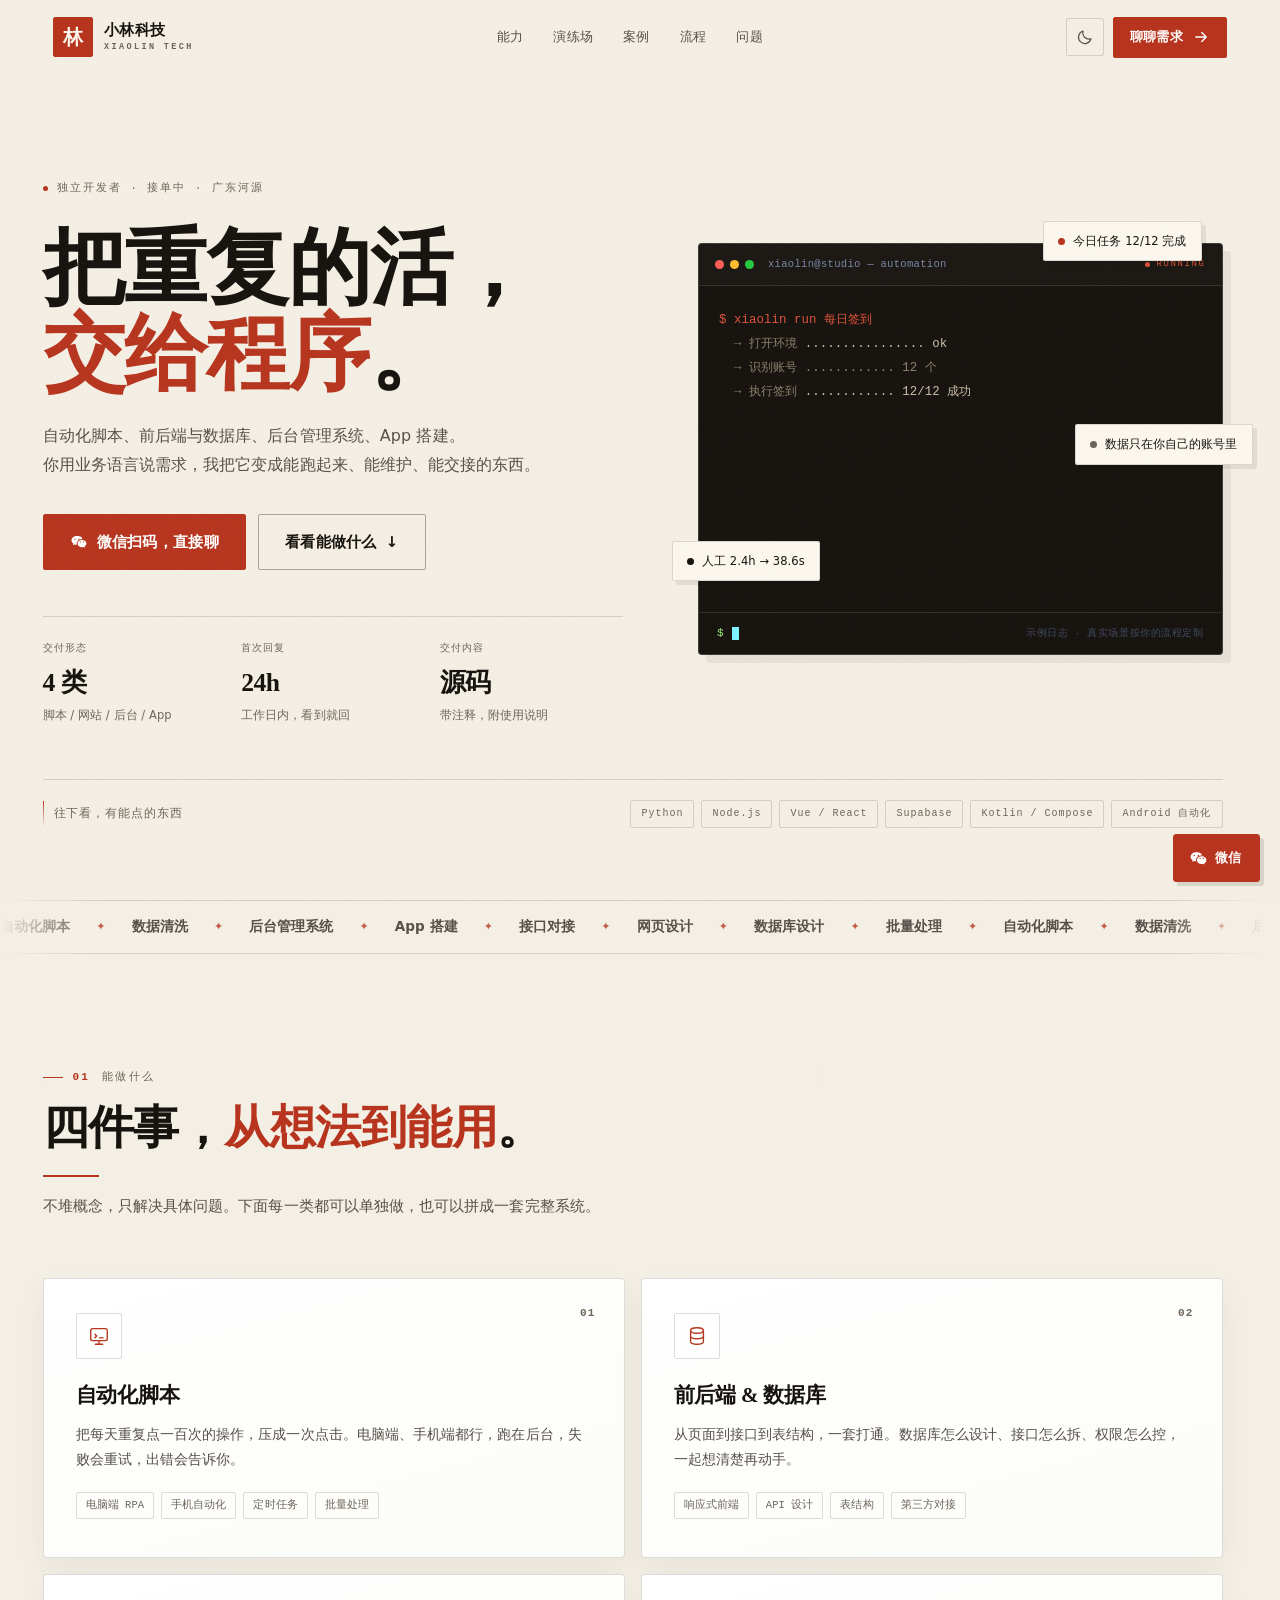
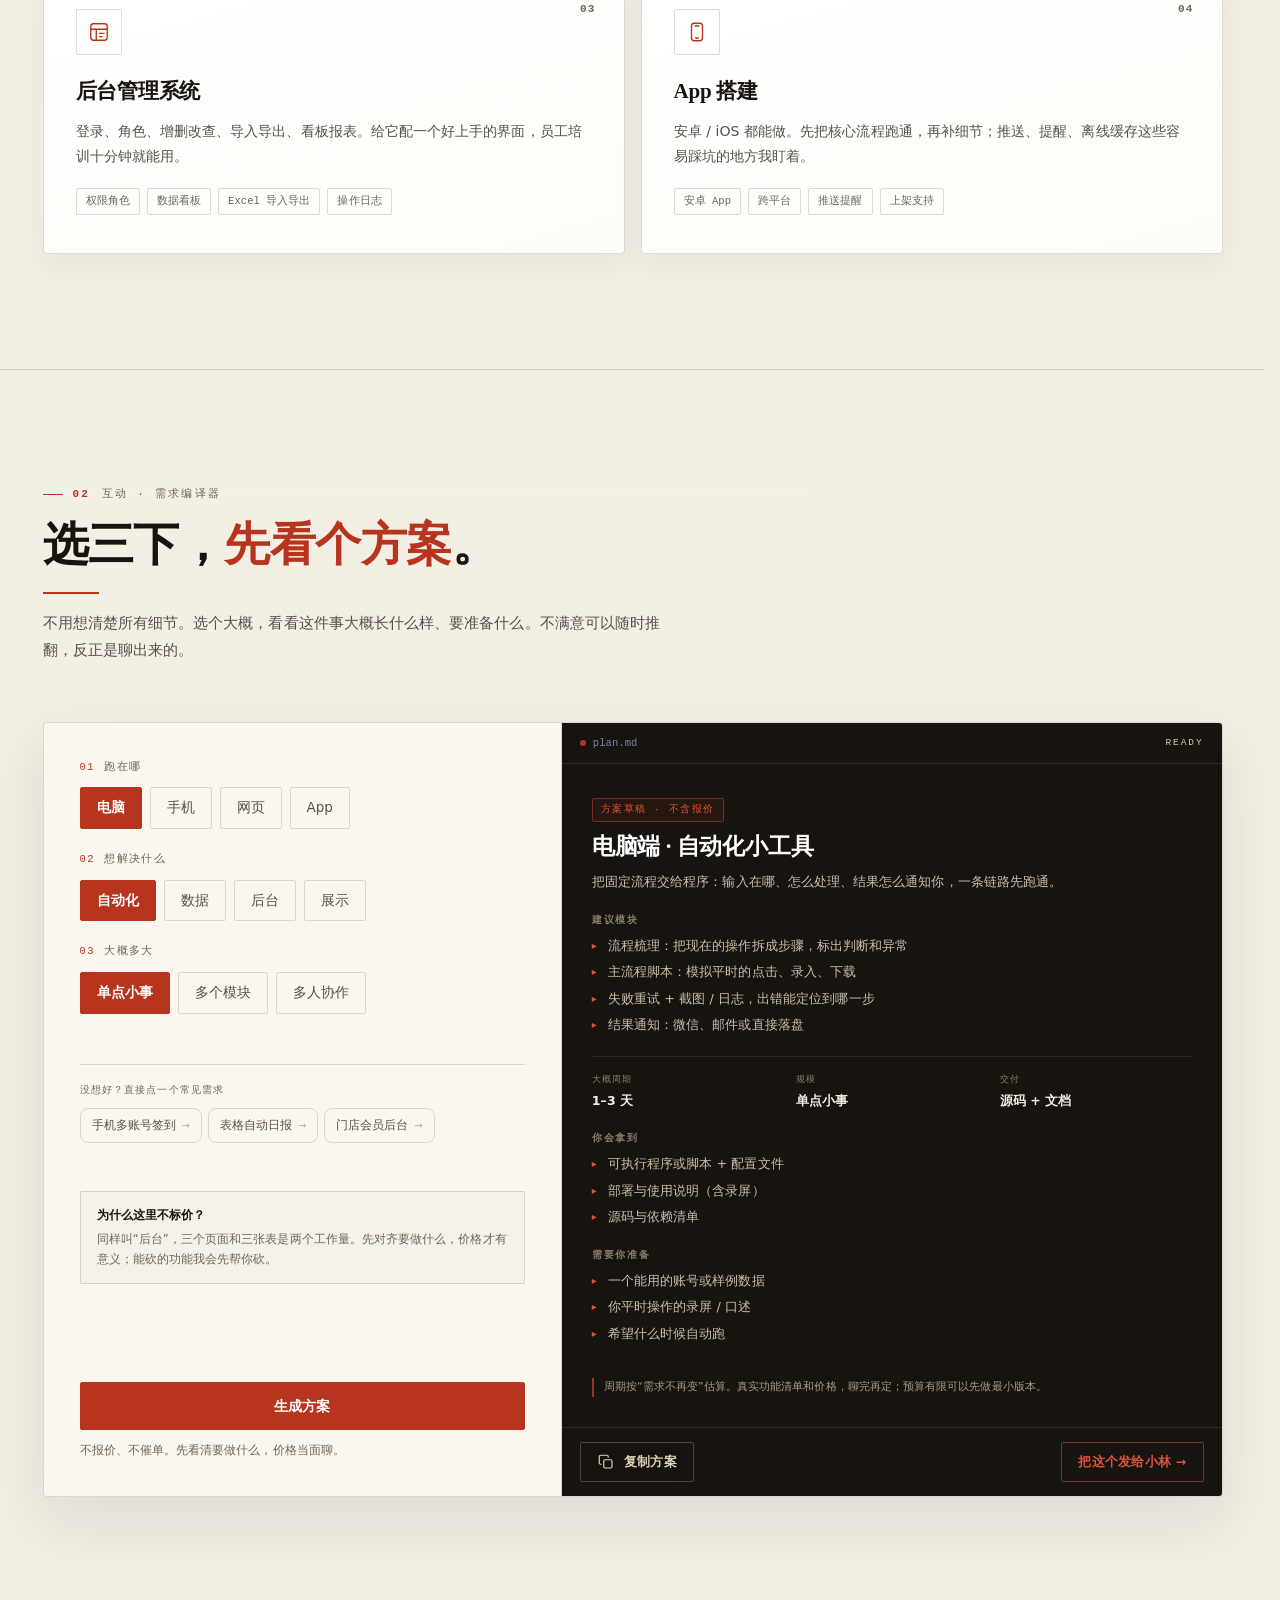
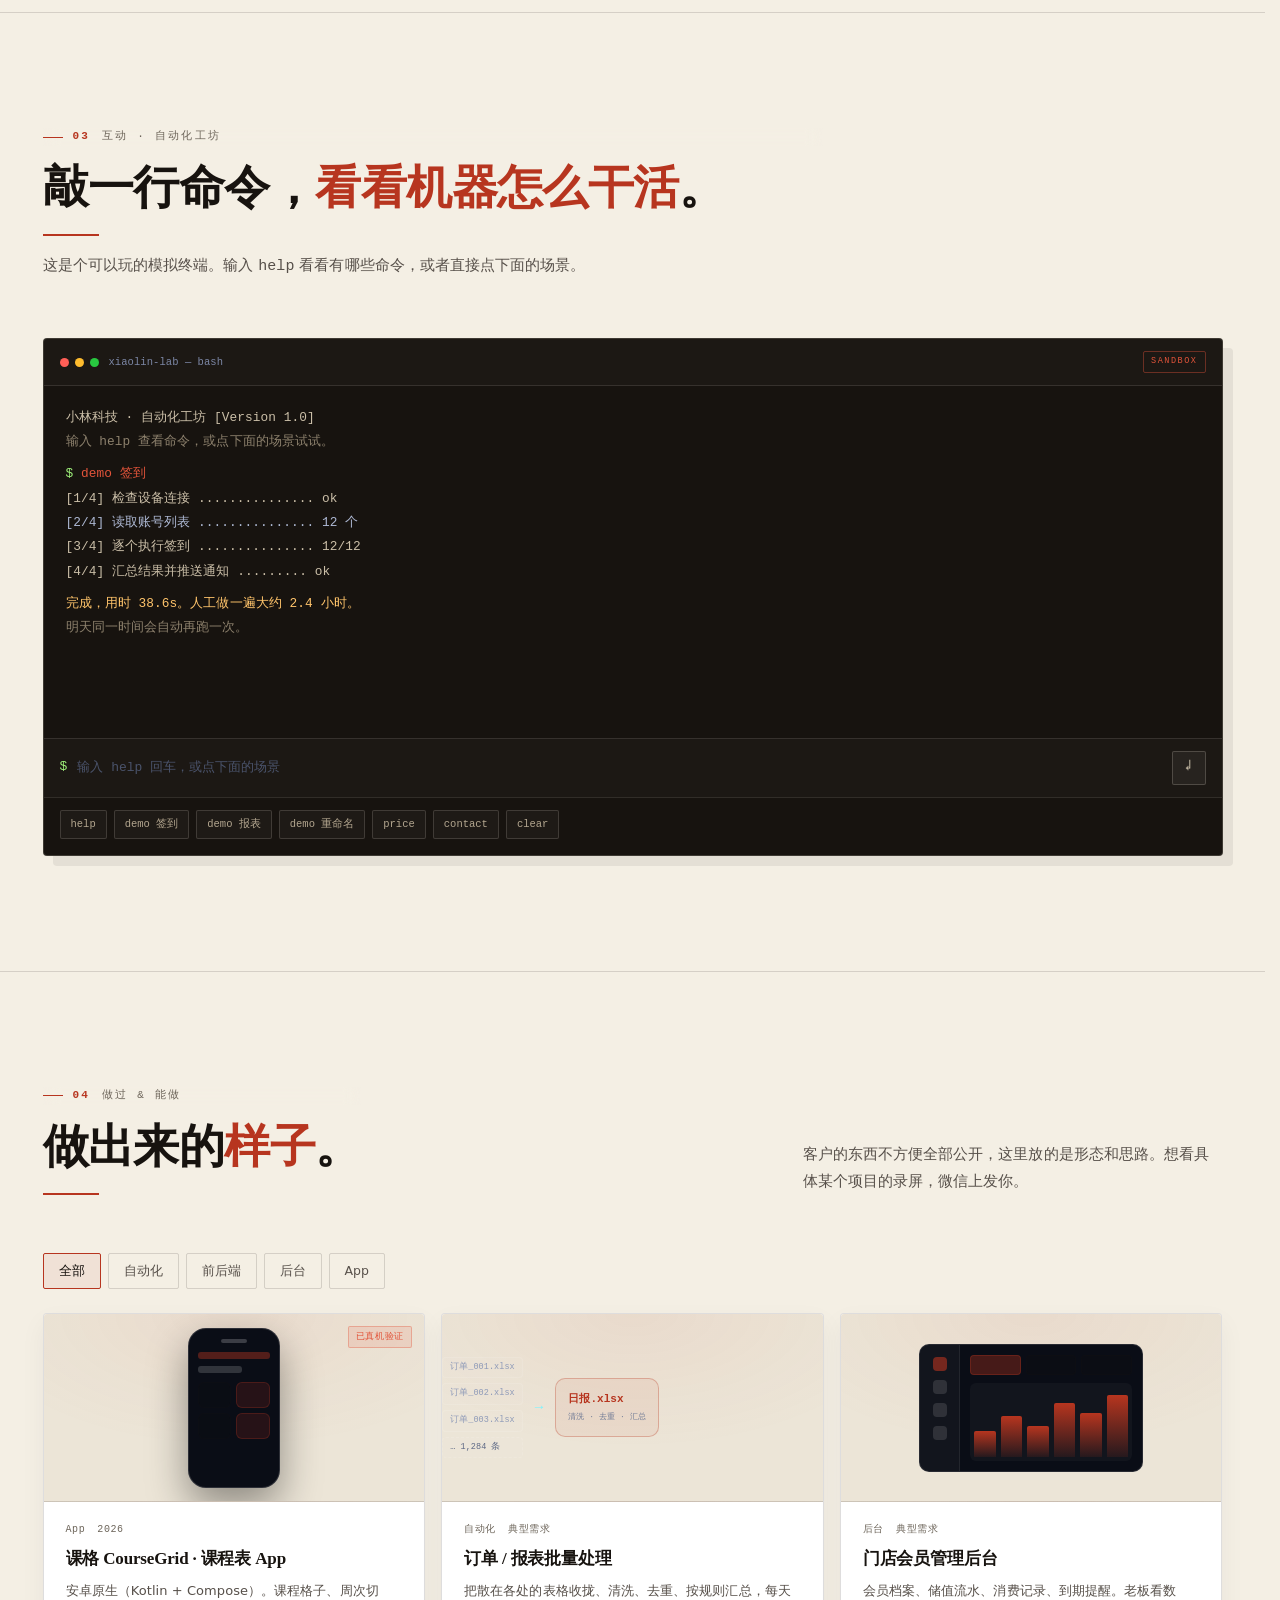
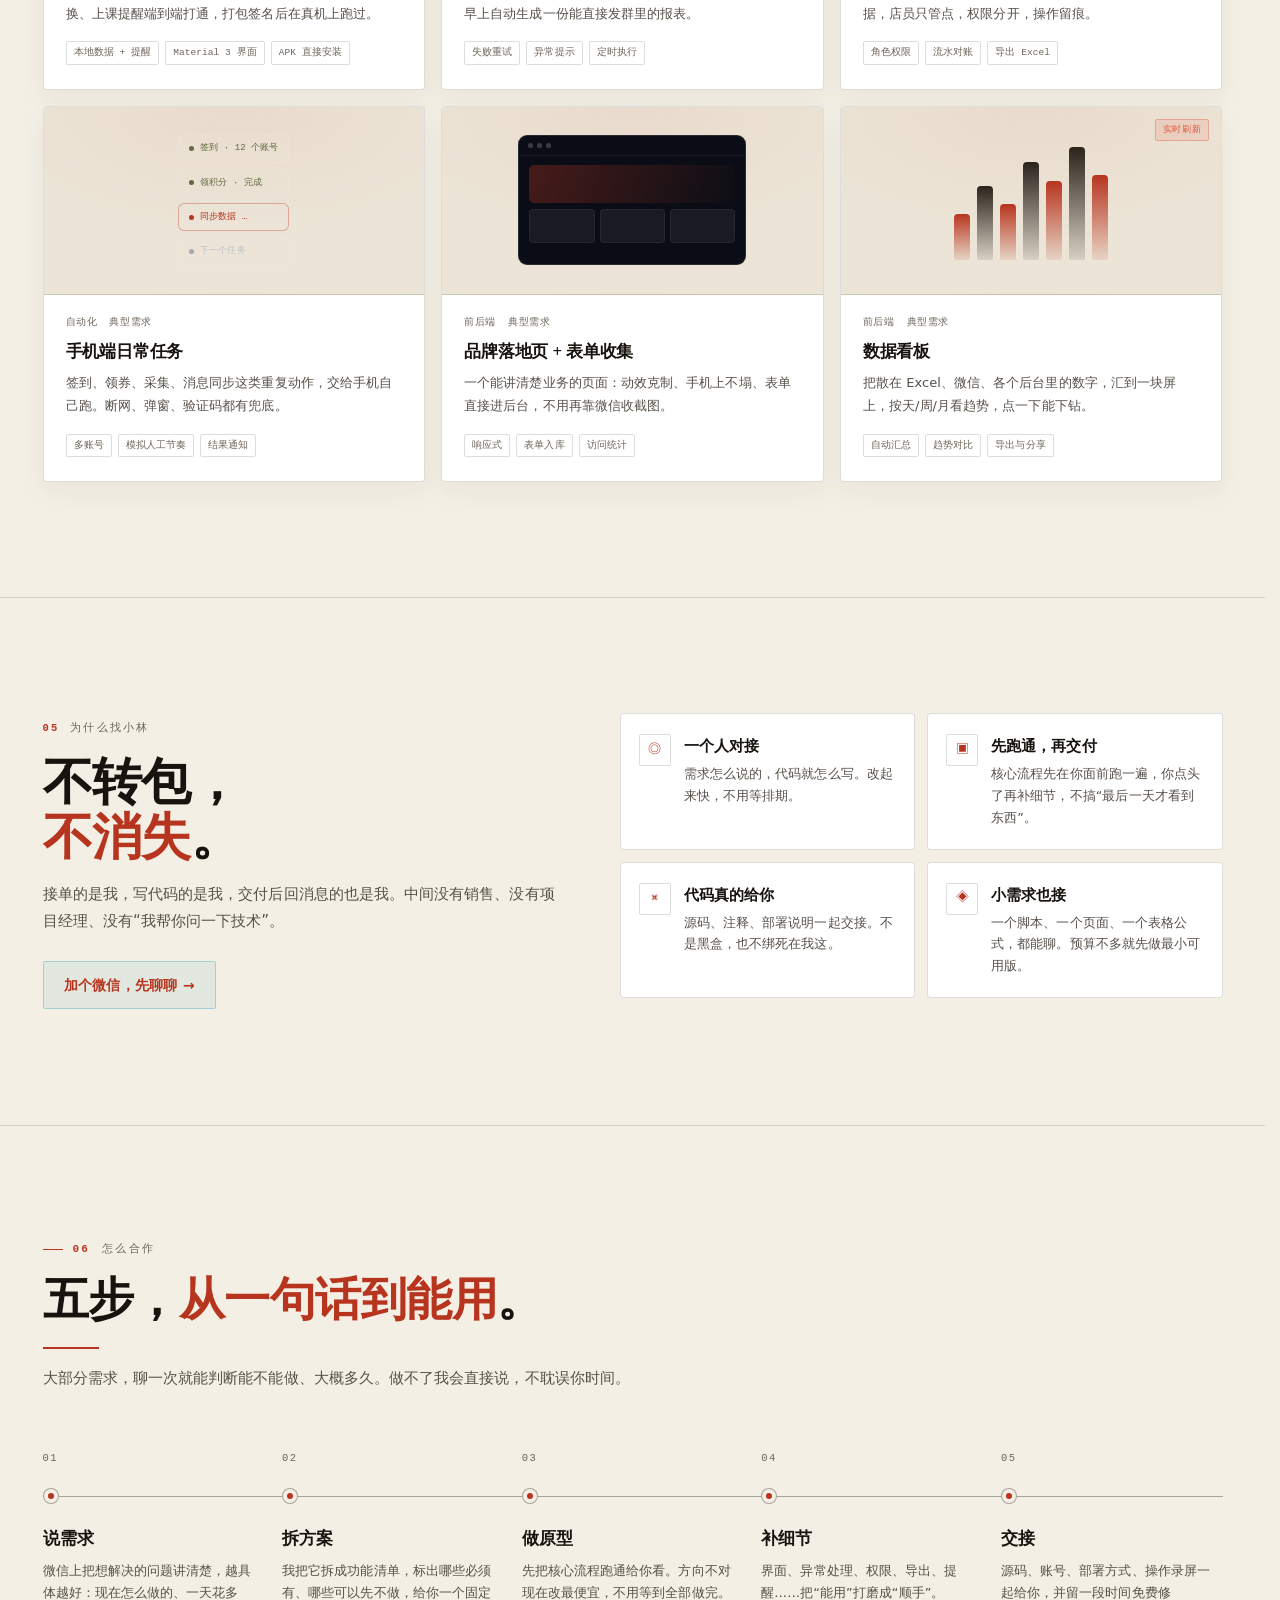
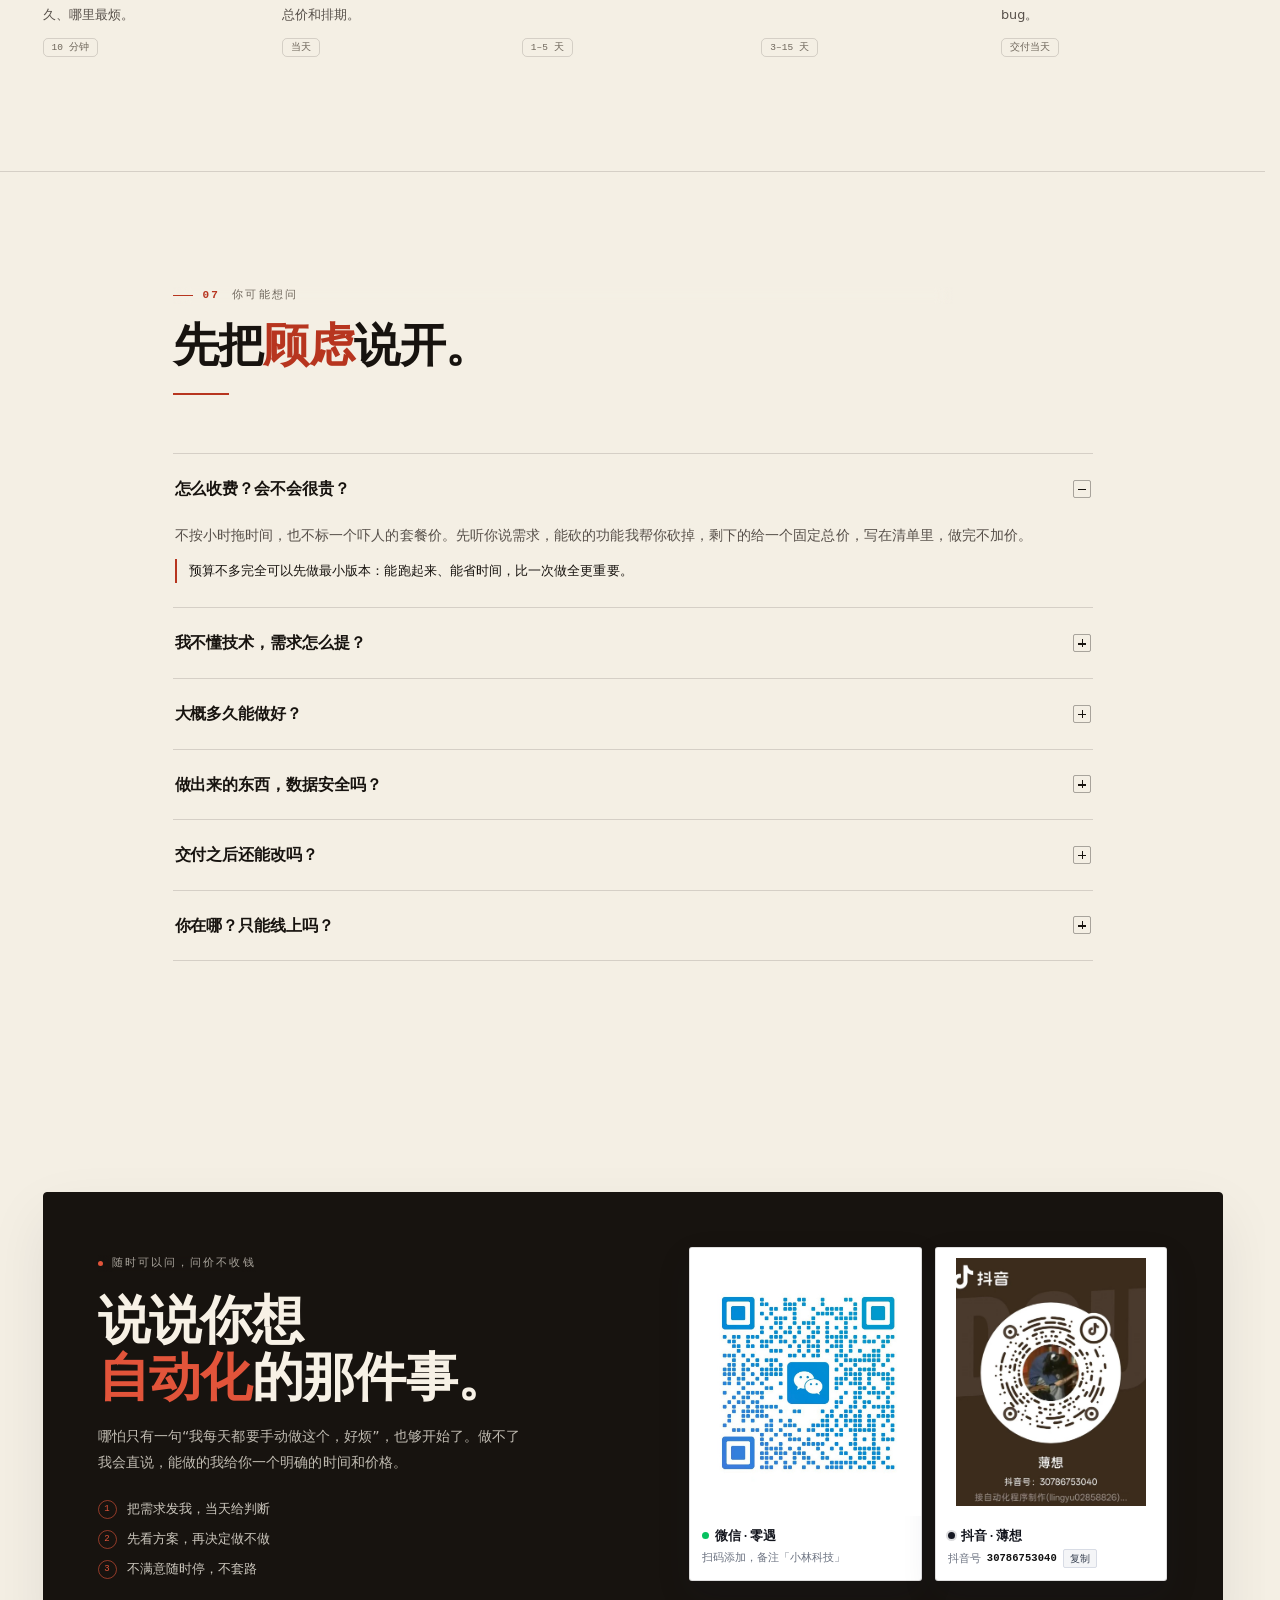
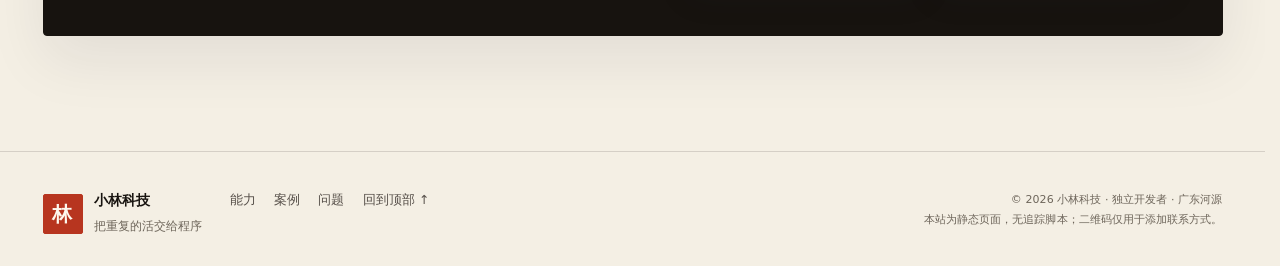
==== commit d87d64d6: "健壮性：入场层默认隐藏，JS 失败/慢加载时 4 秒兜底显示正文" ====
--- a/index.html
+++ b/index.html
@@ -24,7 +24,7 @@
 <script type="application/ld+json">
 {"@context":"https://schema.org","@type":"ProfessionalService","name":"小林科技","alternateName":"XIAOLIN TECH","url":"https://lwl555.github.io/xiaolin-tech/","image":"https://lwl555.github.io/xiaolin-tech/assets/img/og.jpg","description":"独立开发者接单：电脑与手机自动化脚本、前后端与数据库、后台管理系统、App 搭建。","areaServed":"CN","priceRange":"按需求评估","knowsAbout":["自动化脚本","数据处理","后台管理系统","App 开发","数据库设计","接口对接"]}
 </script>
-<script>try{var t=localStorage.getItem('xl-theme')||'light';document.documentElement.dataset.theme=t;}catch(e){}document.documentElement.classList.add('js');setTimeout(function(){if(!window.__xlReady){document.documentElement.classList.remove('js');}},3500);</script>
+<script>try{var t=localStorage.getItem('xl-theme')||'light';document.documentElement.dataset.theme=t;}catch(e){}document.documentElement.classList.add('js');setTimeout(function(){if(!window.__xlReady){document.documentElement.classList.add('is-loaded');document.documentElement.classList.remove('js');document.documentElement.classList.remove('intro-lock');var e=document.getElementById('intro');if(e)e.style.display='none';}},4000);</script>
 </head>
 <body>
 <a class="skip-link" href="#main">跳到主要内容</a>
@@ -632,3 +632,4 @@
 </html>
 
 
+
--- a/assets/css/main.css
+++ b/assets/css/main.css
@@ -99,10 +99,11 @@
 /* ---------- 2.5 入场动画 ---------- */
 .intro{
   position:fixed;inset:0;z-index:600;background:var(--bg);
-  display:grid;place-items:center;will-change:transform;
+  display:none;place-items:center;will-change:transform;
   transform:translateY(0);
   transition:transform .85s cubic-bezier(.76,0,.24,1);
 }
+.js .intro{display:grid}
 .intro.is-done{transform:translateY(-101%)}
 .intro-inner{display:flex;flex-direction:column;align-items:center;gap:18px;transition:opacity .4s var(--ease),transform .4s var(--ease)}
 .intro.is-done .intro-inner{opacity:0;transform:translateY(-14px)}
@@ -1307,3 +1308,5 @@
 [data-theme="dark"] .terminal-card{box-shadow:8px 8px 0 rgba(0,0,0,.45)}
 .contact-panel .eyebrow .dot{background:#e2543a!important}
 [data-theme="light"] .intro-mark{color:#fdf8ee;background:var(--accent);border-color:var(--accent)}
+
+
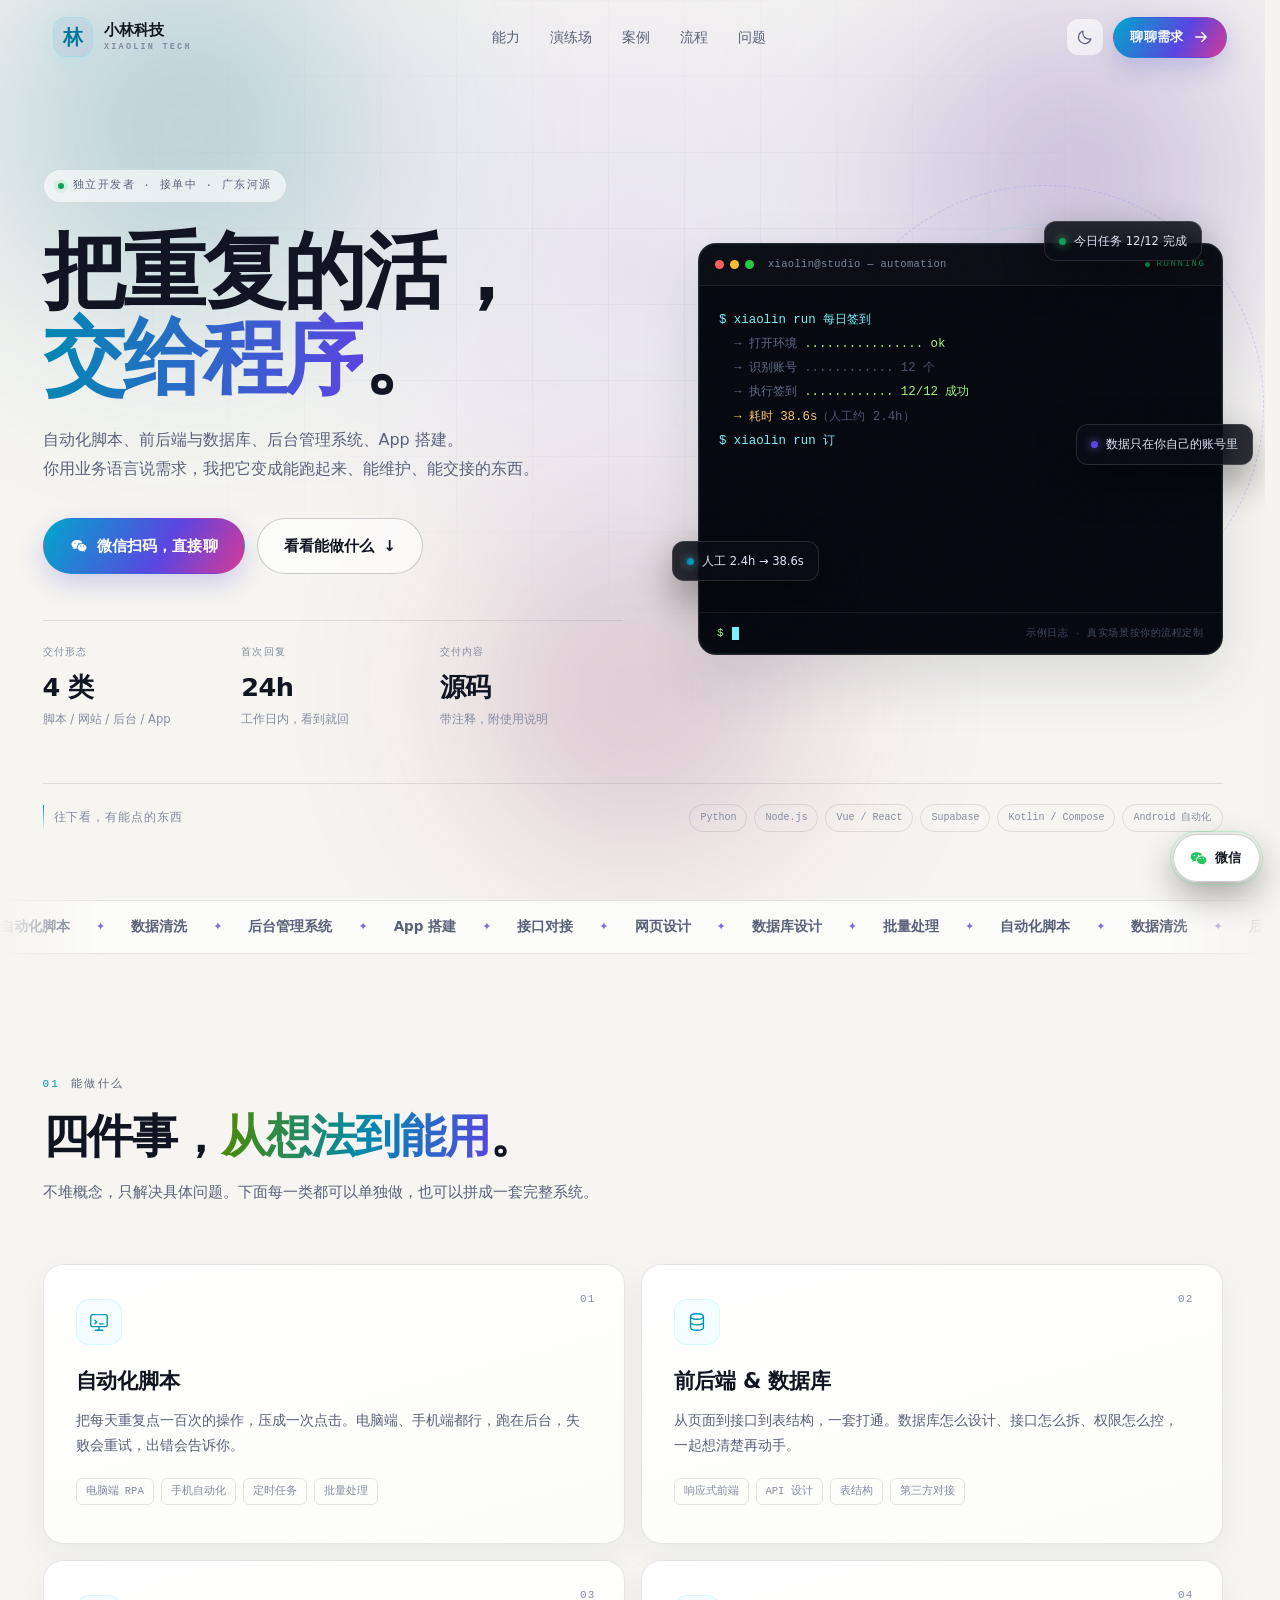
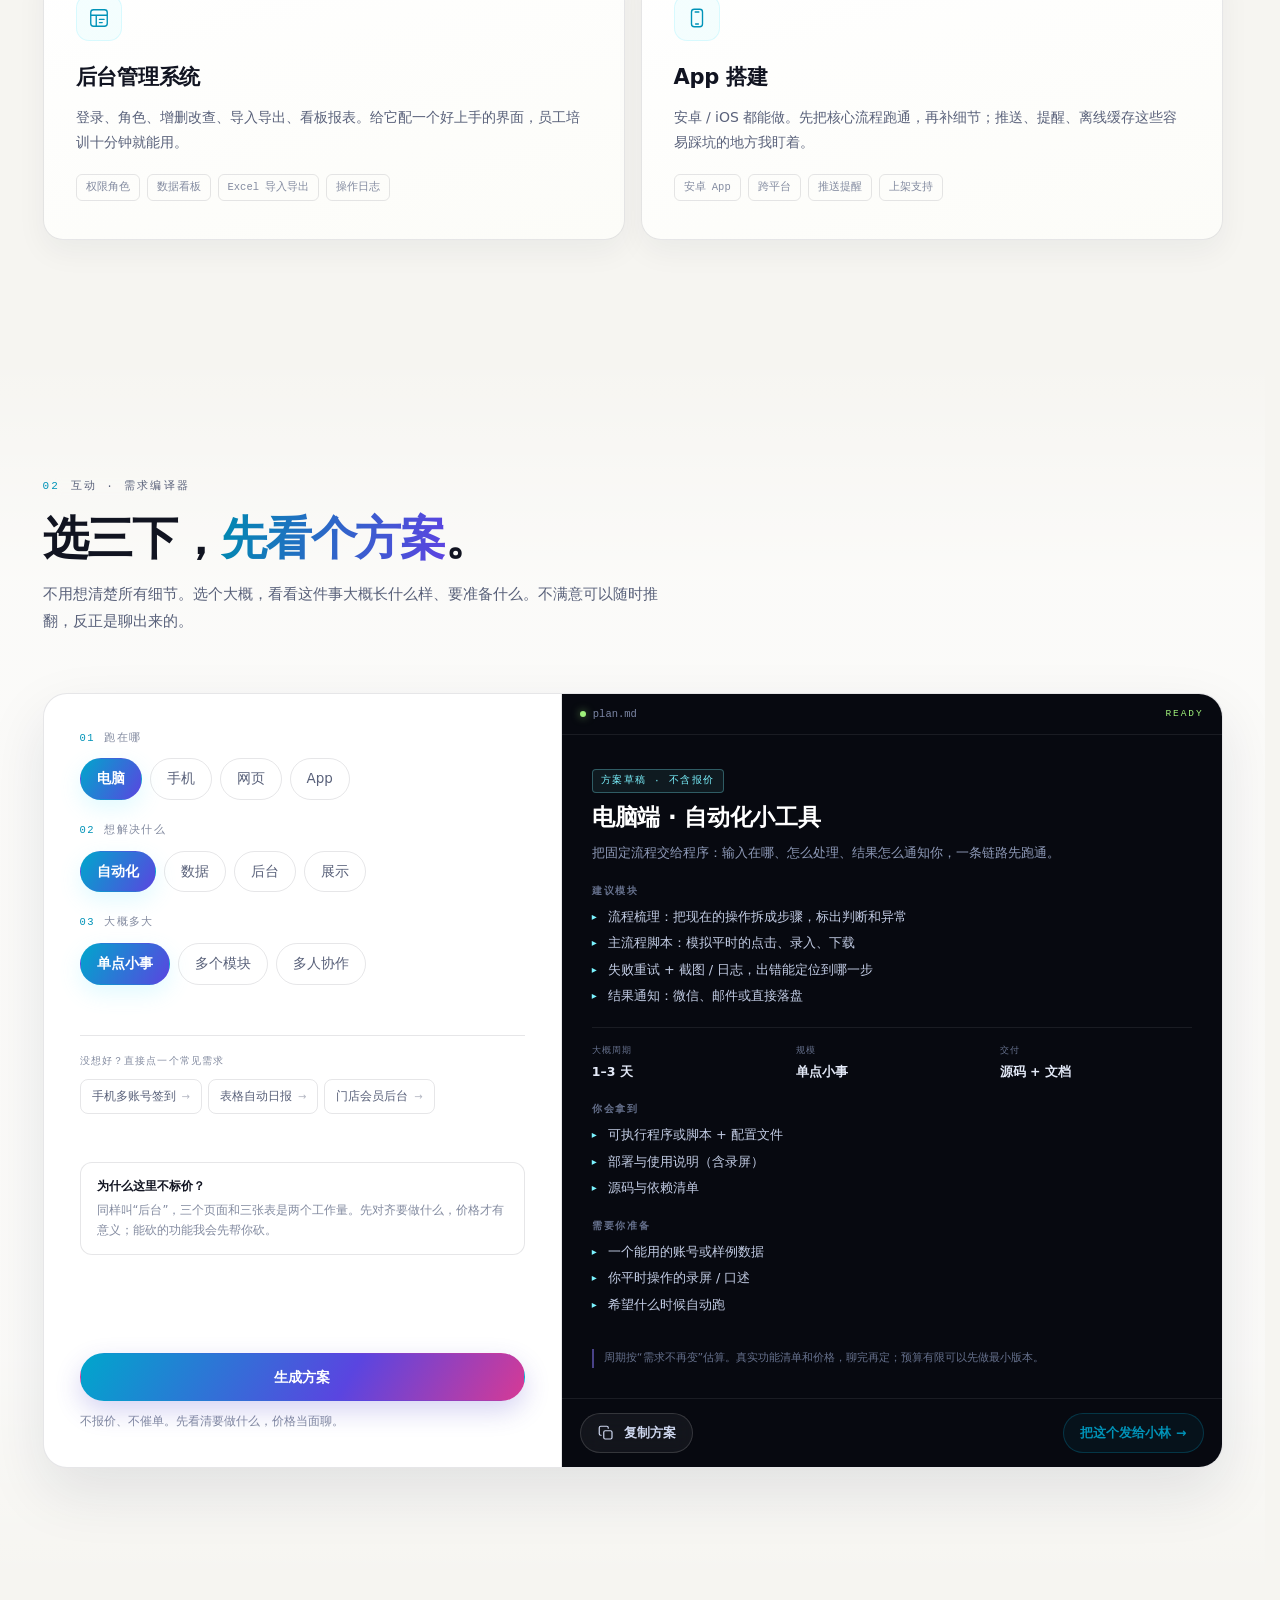
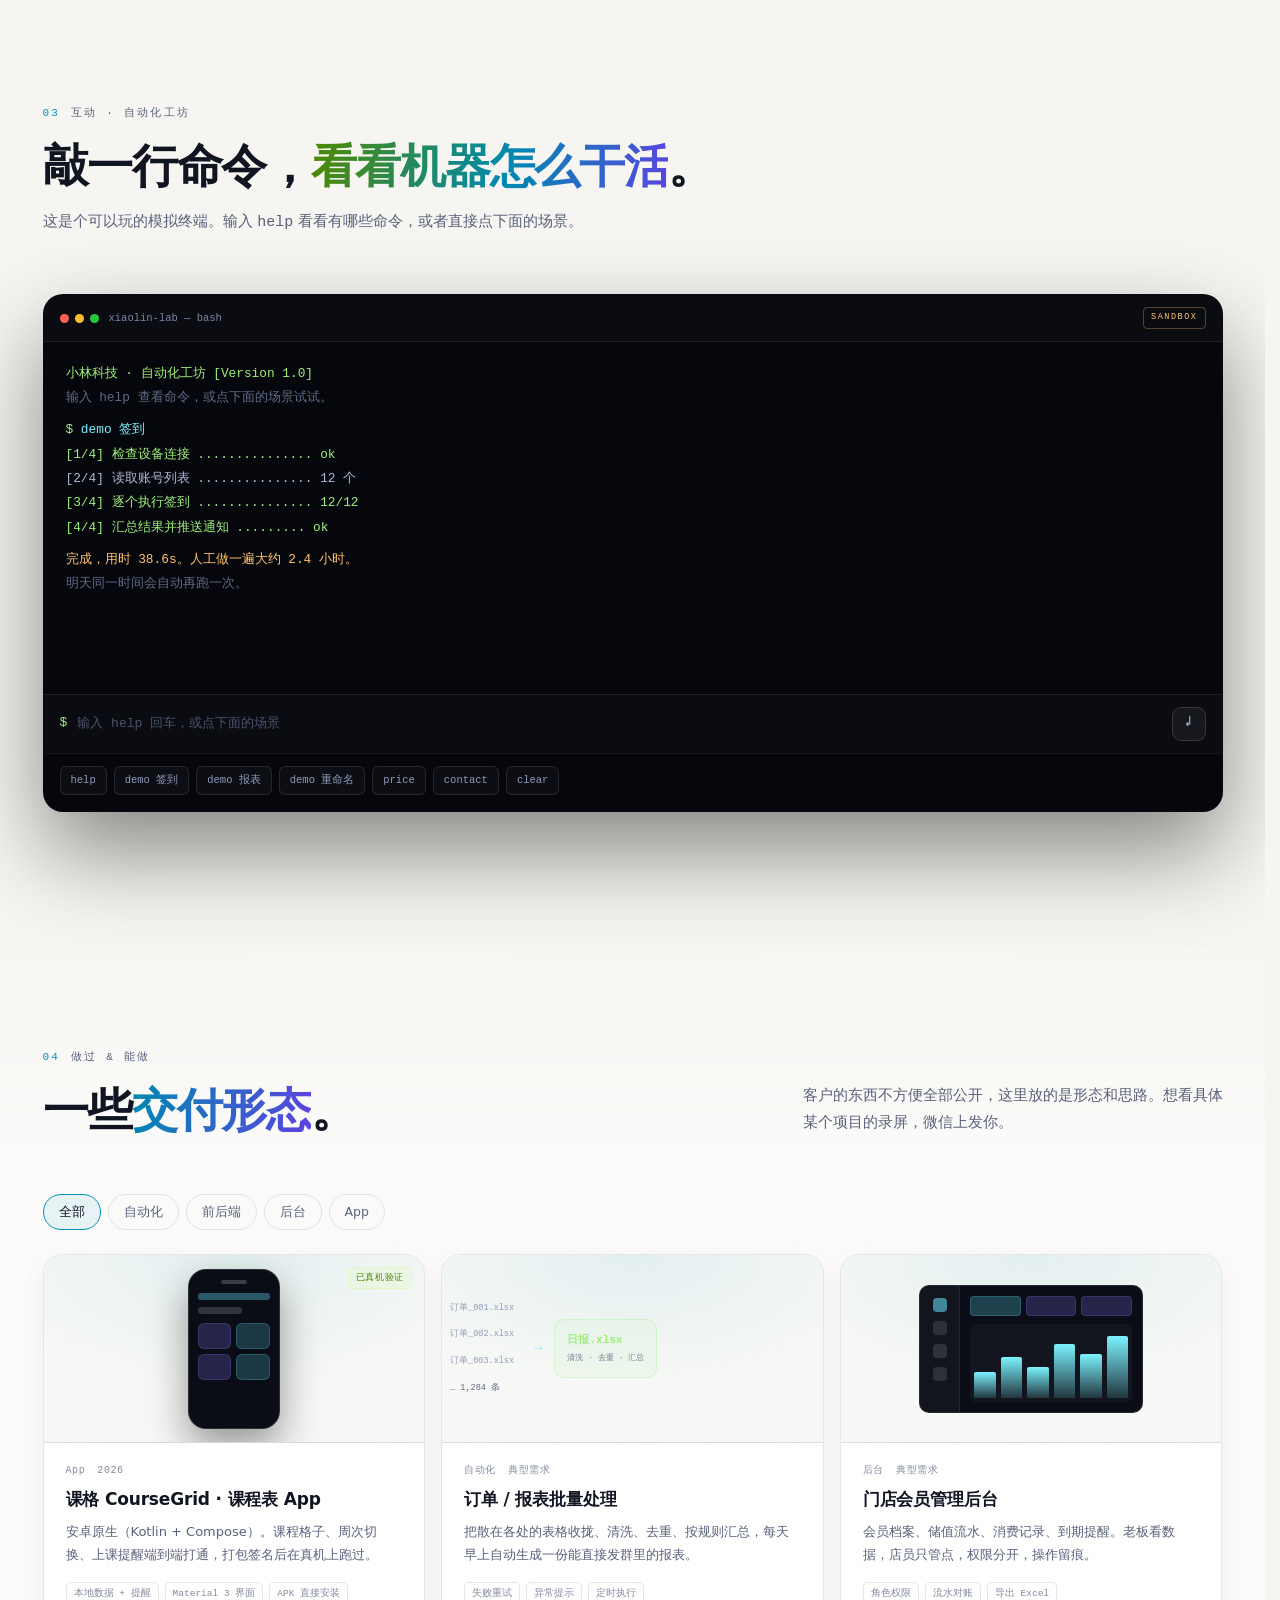
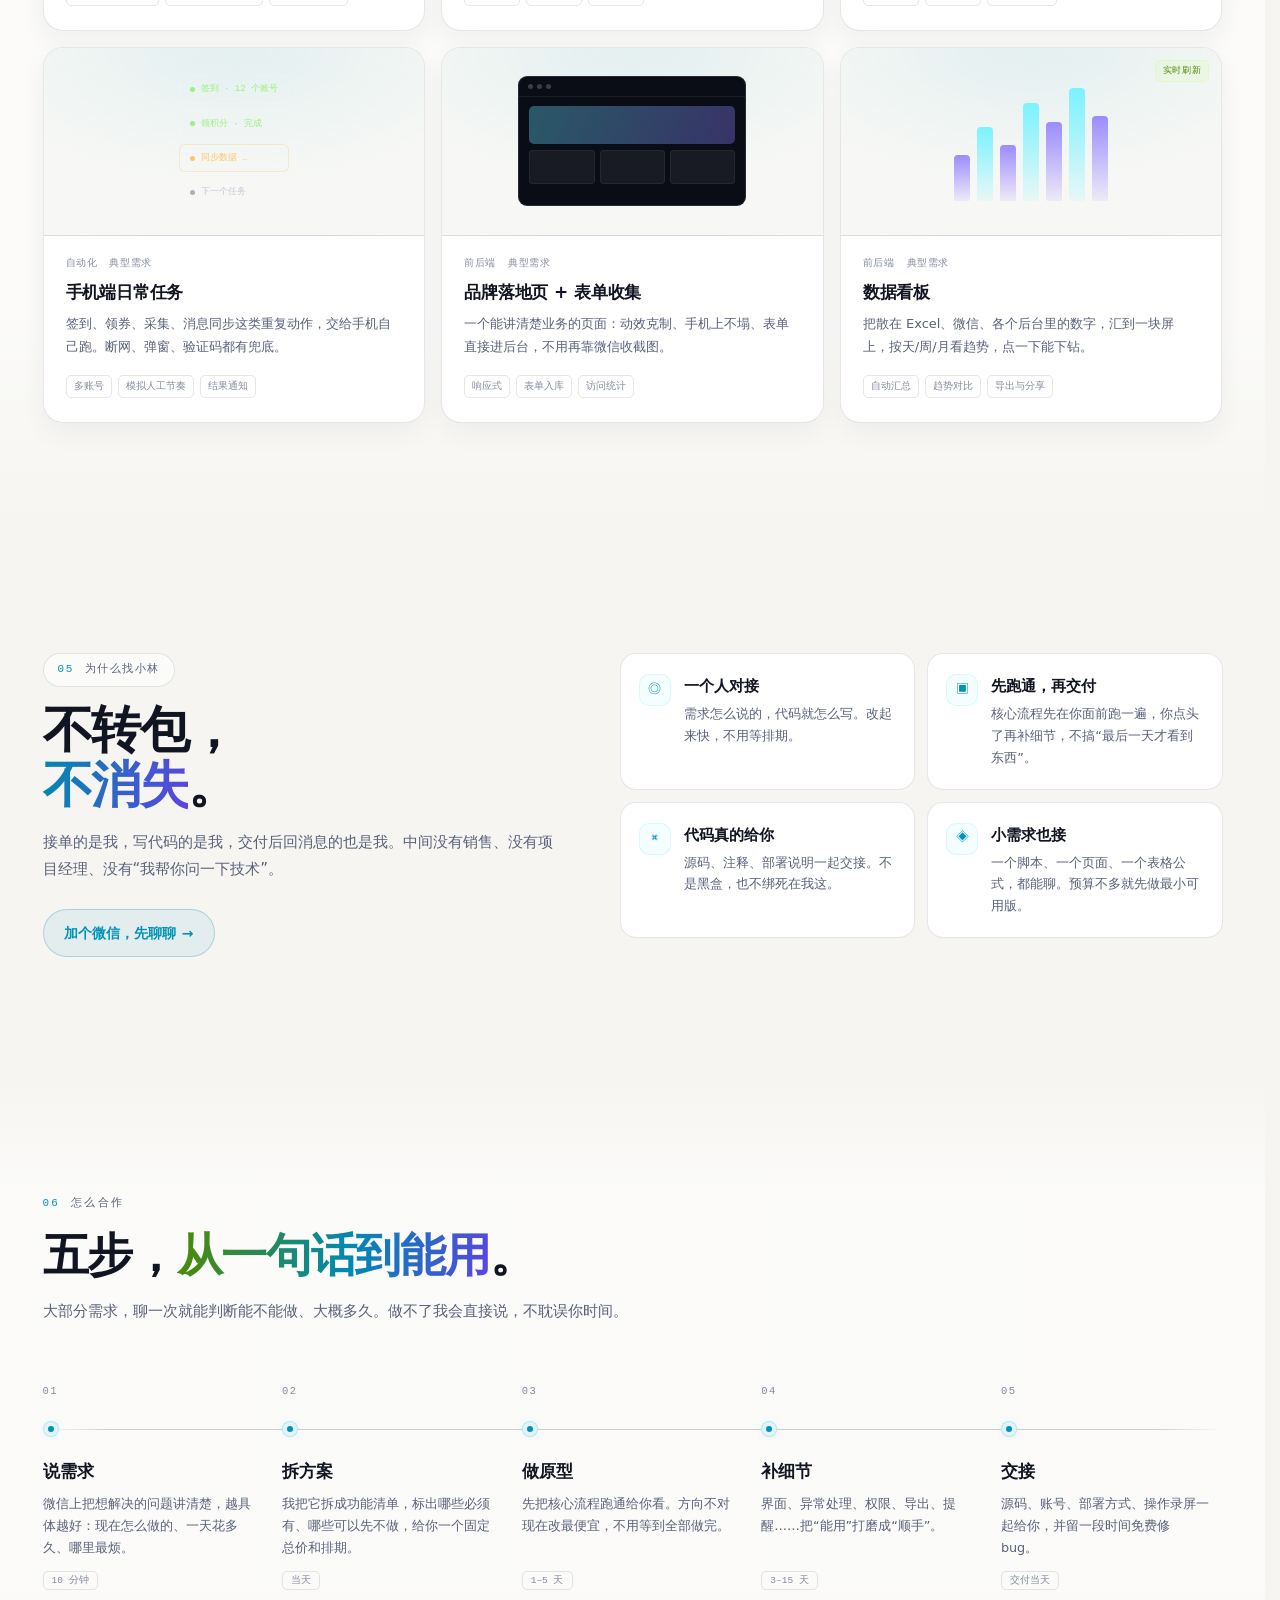
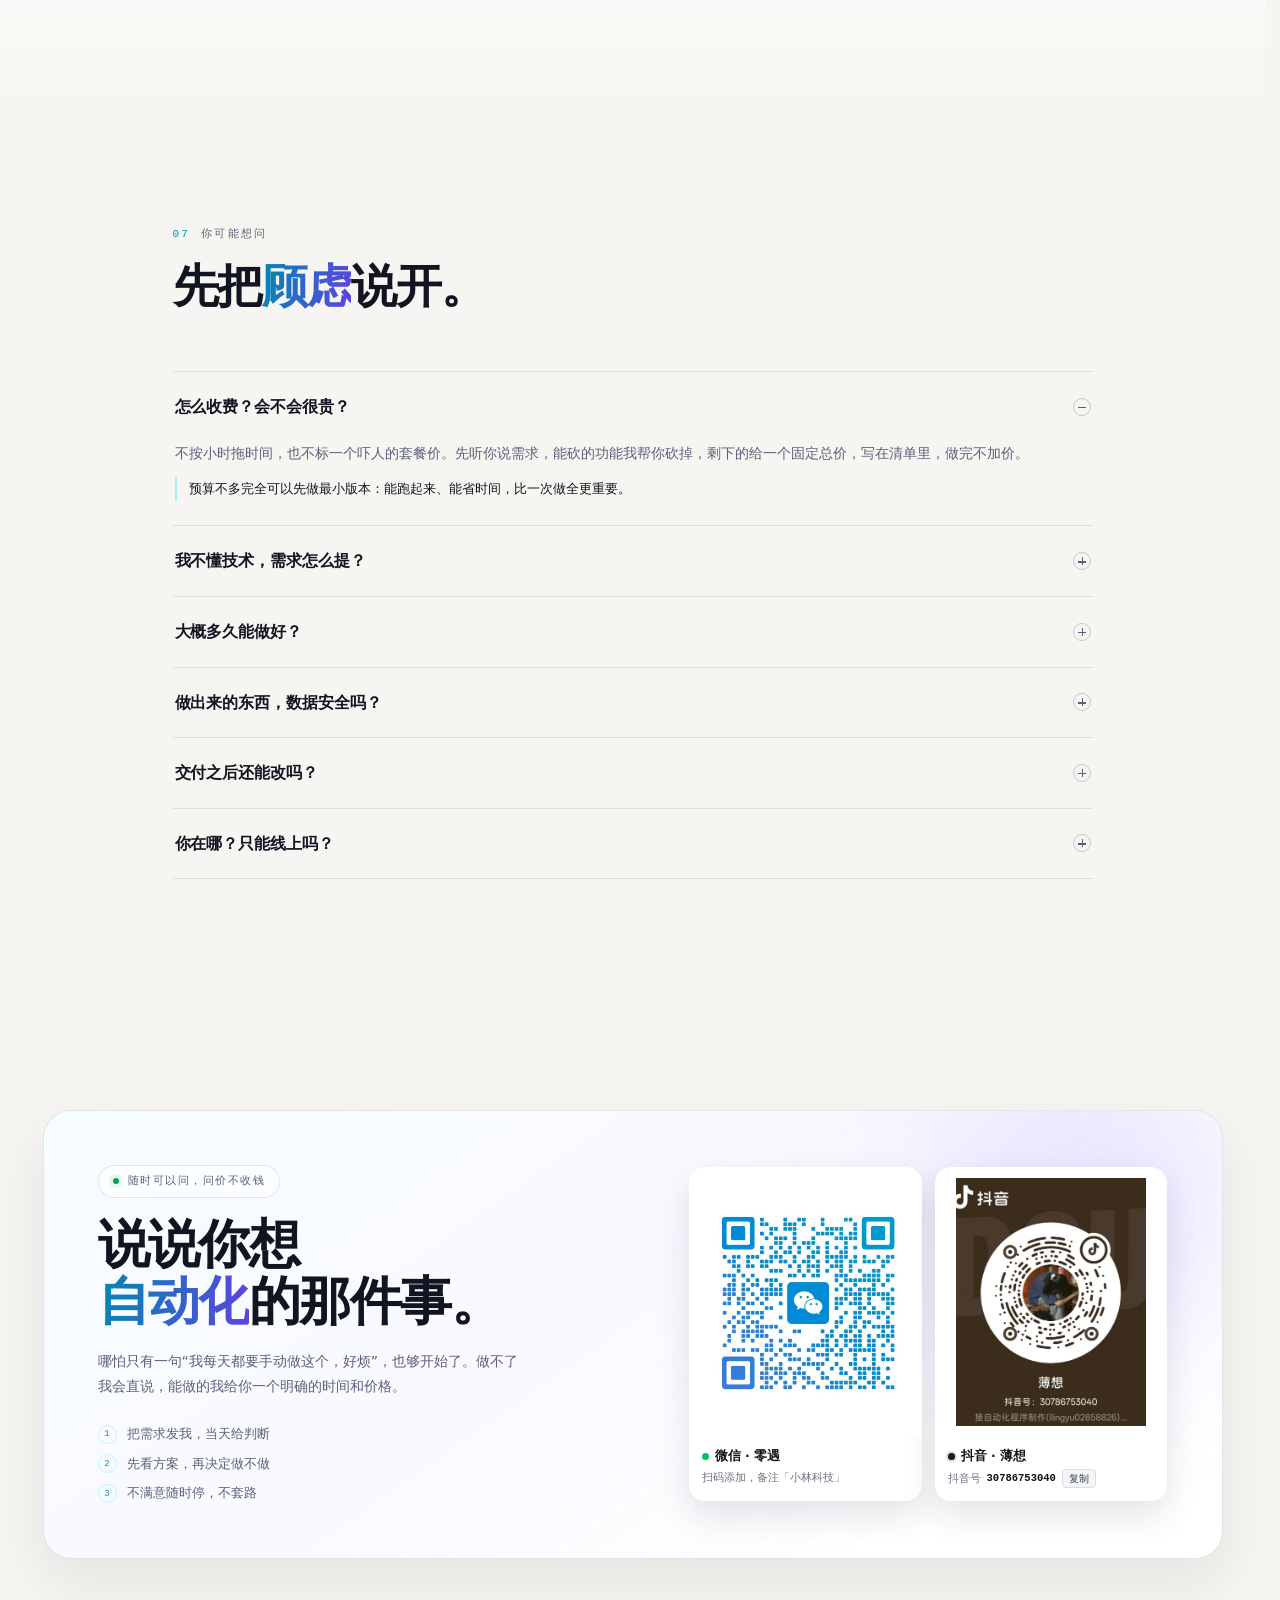
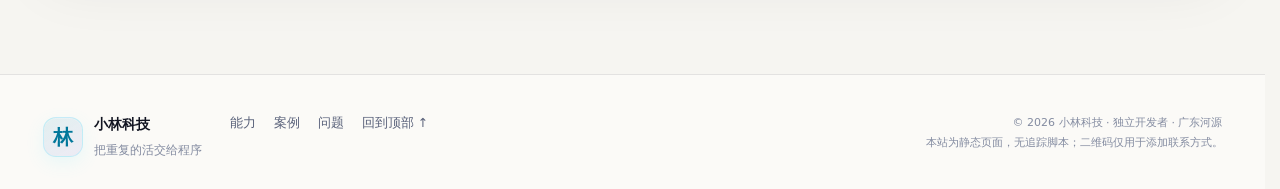
==== commit 47ae72a1: "回退配色到暖白 + 青紫渐变（保留性能优化与入场兜底）" ====
--- a/index.html
+++ b/index.html
@@ -6,7 +6,7 @@
 <title>小林科技 · 自动化 / 全栈 / App 定制</title>
 <meta name="description" content="小林科技，独立开发者接单：电脑与手机自动化脚本、前后端与数据库、后台管理系统、App 搭建。先跑通再交付，源码与文档一起给你。微信扫码直接聊。">
 <meta name="author" content="小林科技">
-<meta name="theme-color" content="#f4efe4">
+<meta name="theme-color" content="#f6f5f1">
 <meta name="color-scheme" content="light dark">
 <link rel="canonical" href="https://lwl555.github.io/xiaolin-tech/">
 <meta property="og:type" content="website">
@@ -334,7 +334,7 @@
     <header class="sec-head sec-head-row">
       <div>
         <p class="eyebrow reveal"><span class="idx">04</span>做过 &amp; 能做</p>
-        <h2 class="reveal" style="--d:.05s">做出来的<span class="grad">样子</span>。</h2>
+        <h2 class="reveal" style="--d:.05s">一些<span class="grad">交付形态</span>。</h2>
       </div>
       <p class="sec-lead reveal" style="--d:.1s;max-width:420px">客户的东西不方便全部公开，这里放的是形态和思路。想看具体某个项目的录屏，微信上发你。</p>
     </header>
@@ -633,3 +633,4 @@
 
 
 
+
--- a/assets/css/main.css
+++ b/assets/css/main.css
@@ -954,359 +954,4 @@
 @media print{
   .nav,.fab,.to-top,.modal,.toast,.cursor-glow,.scroll-progress,.marquee,.aurora,.grid-bg{display:none!important}
   body{background:#fff;color:#000}
-}
-
-
-/* =========================================================
-   21. 展示性改版 · 方向 A「墨色朱红」
-   一个基底（宣纸）+ 一个强调色（朱红），去掉渐变/光晕
-   ========================================================= */
-:root{
-  --paper:#f4efe4;
-  --paper-2:#ece4d5;
-  --bg:#f4efe4;
-  --bg-soft:#eee7d9;
-  --surface:#fbf7ee;
-  --surface-2:#ece5d7;
-  --ink:#17130f;
-  --ink-2:#0d0b09;
-  --muted:#57504a;
-  --dim:#6d655a;
-  --line:rgba(23,19,15,.14);
-  --line-strong:rgba(23,19,15,.34);
-  --accent:#b7351f;
-  --accent-deep:#8f2a17;
-  --cyan:var(--accent);
-  --violet:var(--ink);
-  --pink:var(--accent-deep);
-  --lime:#5f6b3f;
-  --green:#5f6b3f;
-  --glass:rgba(23,19,15,.03);
-  --glass-2:rgba(23,19,15,.06);
-  --pill-ink:#fbf7ee;
-  --shadow:none;
-  --serif:"Noto Serif SC","Source Han Serif SC","Songti SC",SimSun,serif;
-  --sans:"Noto Sans SC","PingFang SC","Microsoft YaHei",system-ui,sans-serif;
-  --mono:"Cascadia Code",Consolas,"SFMono-Regular",ui-monospace,monospace;
-  color-scheme:light;
-}
-[data-theme="dark"]{
-  --paper:#12100d;
-  --paper-2:#1b1712;
-  --bg:#12100d;
-  --bg-soft:#171310;
-  --surface:#1b1712;
-  --surface-2:#221d17;
-  --ink:#efe7d8;
-  --ink-2:#fffaf0;
-  --muted:#b7ab97;
-  --dim:#948a7a;
-  --line:rgba(239,231,216,.14);
-  --line-strong:rgba(239,231,216,.32);
-  --accent:#e2543a;
-  --accent-deep:#f0705a;
-  --glass:rgba(239,231,216,.04);
-  --glass-2:rgba(239,231,216,.08);
-  --pill-ink:#1b1712;
-  color-scheme:dark;
-}
-
-body{
-  background:var(--bg);
-  color:var(--ink);
-  font-family:var(--sans);
-  letter-spacing:.004em;
-}
-body::after{opacity:.028;mix-blend-mode:normal}
-
-h1,h2,h3,.brand-text,.hero h1,.sec-head h2,.why-left h2,.contact-copy h2,
-.plan h3,.svc-card h3,.wc-body h3,.why-list h3,.step h3{font-family:var(--serif)}
-.hero h1{font-weight:700;letter-spacing:-.015em}
-.sec-head h2,.why-left h2,.contact-copy h2{font-weight:700;letter-spacing:-.012em}
-.lead,.sec-lead{color:var(--muted)}
-
-::selection{background:rgba(183,53,31,.22);color:var(--ink)}
-:focus-visible{outline:2px solid var(--accent);outline-offset:3px}
-
-/* 去掉装饰性渐变与光晕 */
-.aurora,.grid-bg,.hero::after,.ring,.contact-glow{display:none!important}
-.grad,.grad-2{
-  background:none!important;-webkit-text-fill-color:currentColor;
-  color:var(--accent);animation:none!important;
-}
-.section-alt{background:none;border-top:1px solid var(--line);border-bottom:1px solid var(--line)}
-
-/* 眉标：细线 + 等宽字 */
-.eyebrow{
-  background:none;border:0;padding:0;border-radius:0;
-  color:var(--dim);font-family:var(--mono);font-size:10.5px;letter-spacing:.2em;
-}
-.sec-head .eyebrow{display:flex;align-items:center;gap:10px}
-.sec-head .eyebrow::before{content:"";width:20px;height:1px;background:var(--accent);display:inline-block}
-.eyebrow .dot{width:5px;height:5px;box-shadow:none;background:var(--accent)}
-.eyebrow .idx{color:var(--accent);font-weight:600}
-
-/* 导航 */
-.nav.is-stuck .nav-inner{
-  background:var(--bg);border-color:var(--line);border-radius:2px;
-  box-shadow:0 1px 0 var(--line);backdrop-filter:none;-webkit-backdrop-filter:none;
-}
-[data-theme="dark"] .nav.is-stuck .nav-inner{
-  background:var(--bg);border-color:var(--line);box-shadow:0 1px 0 var(--line);
-}
-.brand-mark{
-  background:var(--accent);color:#fff;border-color:var(--accent);
-  border-radius:2px;box-shadow:none;font-family:var(--serif);font-weight:700;
-}
-[data-theme="light"] .brand-mark{color:#fdf8ee;background:var(--accent)}
-.brand-text{font-weight:700;letter-spacing:.02em}
-.brand-text em{letter-spacing:.28em}
-.nav-links a{border-radius:0;font-size:13px;letter-spacing:.02em}
-.nav-links a.is-active::after{background:var(--accent)}
-.nav-links a:hover{background:rgba(23,19,15,.04)}
-[data-theme="dark"] .nav-links a:hover{background:rgba(239,231,216,.06)}
-
-/* 按钮：方正、硬边、无流光 */
-.btn{border-radius:2px;letter-spacing:.02em;box-shadow:none}
-.btn::after{display:none}
-.btn-primary{
-  background:var(--accent);color:#fff;border-color:var(--accent);
-  box-shadow:none;
-}
-.btn-primary:hover{
-  background:var(--accent-deep);border-color:var(--accent-deep);
-  box-shadow:3px 3px 0 rgba(23,19,15,.16);transform:translate(-1px,-1px);
-}
-.btn-primary:active{transform:translate(1px,1px);box-shadow:none}
-[data-theme="light"] .btn-primary{background:var(--accent);color:#fff;box-shadow:none}
-.btn-ghost{background:transparent;border-color:var(--line-strong);color:var(--ink)}
-.btn-ghost:hover{background:rgba(23,19,15,.045);border-color:var(--ink)}
-.btn-soft{background:transparent;border-color:var(--accent);color:var(--accent)}
-.btn-soft:hover{background:rgba(183,53,31,.07)}
-
-/* 卡片：纸面 + 发丝线 + 硬投影 */
-.svc-card,.work-card,.why-list li{
-  background:var(--surface);border:1px solid var(--line);border-radius:4px;
-  box-shadow:none;
-}
-.svc-card::before{display:none}
-.svc-card:hover,.work-card:hover{
-  transform:translate(-2px,-2px);border-color:var(--line-strong);
-  box-shadow:6px 6px 0 rgba(23,19,15,.09);
-}
-[data-theme="dark"] .svc-card:hover,[data-theme="dark"] .work-card:hover{box-shadow:6px 6px 0 rgba(0,0,0,.35)}
-.svc-card h3,.work-card h3{font-weight:700}
-.svc-ico{background:none;border:1px solid var(--line);border-radius:2px;color:var(--accent)}
-.svc-tags li,.wc-list li{border-radius:2px;border-color:var(--line);color:var(--dim)}
-.svc-idx,.wc-meta{color:var(--dim)}
-.svc-arrow{color:var(--accent)}
-
-/* 案例视觉：深色“屏幕”嵌在纸面里 */
-.wc-visual{background:#17130f;border-bottom:1px solid var(--line)}
-[data-theme="dark"] .wc-visual{background:#0d0b09}
-.wc-badge{border-radius:2px;background:rgba(226,84,58,.12);border-color:rgba(226,84,58,.35);color:#e2543a}
-.wc-body h3{font-weight:700}
-
-/* 数据条 */
-.hero-stats dd{font-family:var(--serif);font-weight:700}
-.hero-tags span,.hero-stats dt{letter-spacing:.1em}
-
-/* 编译器 */
-.compiler{border-radius:4px;border-color:var(--line);box-shadow:none;background:var(--surface)}
-.cp-controls{border-right-color:var(--line)}
-.pill{border-radius:2px}
-.pill:hover{border-color:var(--line-strong)}
-.pill.is-on{background:var(--accent);color:#fff;box-shadow:none;border-color:var(--accent)}
-[data-theme="light"] .pill.is-on{background:var(--accent);color:#fff}
-.cp-faq{background:rgba(23,19,15,.02);border-radius:2px}
-.cp-output{background:#17130f;border-radius:0}
-.cp-bar{border-bottom-color:rgba(239,231,216,.12)}
-.cp-bar-state{color:#d8c9ae}
-.plan-tag{color:#e2543a;border-color:rgba(226,84,58,.4);background:rgba(226,84,58,.08);border-radius:2px}
-.plan-desc,.plan-sec li{color:#cbbfa8}
-.plan-sec li::before{color:#e2543a}
-.plan-meta dd{color:#f7f1e6}
-.plan-note{color:#a89b85;border-left-color:rgba(226,84,58,.6)}
-.cp-foot{border-top-color:rgba(239,231,216,.12)}
-
-/* 终端 / 控制台 */
-.terminal-card,.console{
-  background:#17130f;border-color:rgba(239,231,216,.18);border-radius:4px;
-  box-shadow:10px 10px 0 rgba(23,19,15,.07);
-}
-[data-theme="dark"] .terminal-card,[data-theme="dark"] .console{box-shadow:10px 10px 0 rgba(0,0,0,.35)}
-.tc-head,.cons-head{border-bottom-color:rgba(239,231,216,.12)}
-.tc-body{color:#ded2ba}
-.tc-body .c,.ln-cmd{color:#e2543a}
-.tc-body .ok,.ln-ok{color:#cbbfa8}
-.tc-body .d,.tc-body .dim,.ln-dim{color:#8d816d}
-.tc-body .w{color:#e2543a}
-.tc-foot,.cons-input,.cons-chips{border-color:rgba(239,231,216,.12)}
-.cons-chips button{border-radius:2px;border-color:rgba(239,231,216,.16);color:#b3a68f}
-.cons-chips button:hover{color:#e2543a;border-color:rgba(226,84,58,.45);background:rgba(226,84,58,.08)}
-.float-chip{
-  background:var(--surface);color:var(--ink);border-color:var(--line);
-  border-radius:2px;box-shadow:4px 4px 0 rgba(23,19,15,.08);
-}
-.float-chip .ok{background:var(--accent);box-shadow:none}
-.float-chip .clock{background:var(--ink);box-shadow:none}
-.float-chip .lock{background:var(--dim);box-shadow:none}
-
-/* 流程 */
-.steps::before{background:var(--line-strong)}
-.st-dot{border-color:var(--line-strong);background:var(--bg)}
-.st-dot::after{background:var(--accent);box-shadow:none}
-.st-time span{border-color:var(--line);color:var(--dim)}
-
-/* FAQ */
-.faq-item summary:hover{color:var(--accent)}
-.faq-item summary i{border-color:var(--line-strong);border-radius:2px}
-.faq-item summary i::before,.faq-item summary i::after{background:var(--ink)}
-.faq-em{border-left-color:var(--accent)}
-
-/* 联系：整块墨色 */
-.contact-panel{
-  background:var(--ink);border-color:var(--ink);border-radius:4px;box-shadow:none;
-  background-image:none;
-}
-.contact-panel h2{color:#f7f1e6}
-.contact-panel .eyebrow{color:rgba(244,239,228,.66)}
-.contact-panel .contact-lead{color:rgba(244,239,228,.76)}
-.contact-panel .contact-points li{color:rgba(244,239,228,.82)}
-.contact-panel .contact-points i{border-color:rgba(226,84,58,.6);color:#e2543a}
-.contact-panel .grad{color:#e2543a}
-[data-theme="dark"] .contact-panel{background:var(--surface-2);border-color:var(--line)}
-
-/* 二维码卡 */
-.qr-card{border-radius:3px;box-shadow:none;border:1px solid var(--line)}
-.qr-card:hover{transform:translate(-2px,-2px);box-shadow:5px 5px 0 rgba(244,239,228,.12)}
-.qr-label{font-family:var(--serif)}
-[data-theme="light"] .qr-card:hover{box-shadow:5px 5px 0 rgba(23,19,15,.12)}
-
-/* 页脚 */
-.footer{background:transparent;border-top:1px solid var(--line)}
-.foot-brand strong{font-family:var(--serif)}
-.foot-links a{position:relative}
-.foot-links a::after{
-  content:"";position:absolute;left:0;bottom:-3px;width:100%;height:1px;
-  background:var(--accent);transform:scaleX(0);transform-origin:left;
-  transition:transform .3s var(--ease);
-}
-.foot-links a:hover::after{transform:scaleX(1)}
-
-/* 入场：纸面 + 印章 */
-.intro{background:var(--bg)}
-.intro-mark{
-  background:var(--accent);color:#fff;border-color:var(--accent);border-radius:2px;
-  font-family:var(--serif);box-shadow:none;
-}
-.intro-bar{background:var(--line)}
-.intro-bar i{background:var(--accent)}
-.intro-word{font-family:var(--serif)}
-
-/* 滚动进度 */
-.scroll-progress span{background:var(--accent)}
-
-/* 弹窗 */
-.modal-backdrop{background:rgba(13,11,9,.72)}
-.modal-card{background:#17130f;border-color:rgba(239,231,216,.18);border-radius:3px}
-.mtab{border-radius:2px}
-.mtab.is-on{background:rgba(239,231,216,.12)}
-.modal-pane img{border-radius:2px}
-
-/* 焦点与按压 */
-.btn:active{transform:translate(1px,1px)}
-.icon-btn{border-radius:2px}
-
-/* 滚动驱动：章节横线（合成器线程，零 JS） */
-@supports (animation-timeline: view()){
-  .sec-head h2::after{
-    content:"";display:block;width:56px;height:2px;margin-top:20px;
-    background:var(--accent);transform-origin:left;
-    animation:ruleGrow linear both;
-    animation-timeline:view();
-    animation-range:entry 12% cover 26%;
-  }
-  .contact-copy h2::after{display:none}
-  @keyframes ruleGrow{from{transform:scaleX(0)}to{transform:scaleX(1)}}
-}
-
-@media (prefers-reduced-motion:reduce){
-  .sec-head h2::after{animation:none;transform:none}
-}
-
-/* 清理残留的蓝紫/彩色点缀 */
-.hero{background-image:none!important}
-.marquee{background:transparent}
-.marquee b{color:var(--accent)}
-.hero-stats{border-top-color:var(--line)}
-.hero-stats small{color:var(--dim)}
-.filter.is-on,[data-theme="light"] .filter.is-on{
-  border-color:var(--accent);background:rgba(183,53,31,.07);color:var(--ink);
-}
-.w-ico{border-color:var(--line);background:none;color:var(--accent);border-radius:2px}
-.cp-bar-title i{background:var(--accent);box-shadow:none}
-.cp-bar-state.is-busy{color:#e2543a}
-.cp-ph-title{color:#f7f1e6}
-.cp-ph-sub{color:#a89b85}
-.cons-badge{color:#e2543a;border-color:rgba(226,84,58,.4);border-radius:2px}
-.plan-sec h4,.plan-meta dt{color:#8d816d}
-.cp-foot .btn-ghost{background:transparent;border-color:rgba(239,231,216,.24);color:#ded2ba}
-.cp-foot .btn-ghost:hover{background:rgba(239,231,216,.08)}
-.cp-foot .btn-soft{color:#e2543a;border-color:rgba(226,84,58,.5);background:transparent}
-.tc-live{color:#e2543a}
-.tc-live i{background:#e2543a}
-.cons-send{border-radius:2px;border-color:rgba(239,231,216,.2);color:#ded2ba}
-.svc-idx{font-weight:600}
-/* 硬投影在深色下的表现 */
-[data-theme="dark"] .float-chip{box-shadow:4px 4px 0 rgba(0,0,0,.4)}
-
-
-/* 主题切换：View Transition 交叉淡入（不支持则直接切换） */
-::view-transition-old(root),::view-transition-new(root){animation-duration:.38s;animation-timing-function:cubic-bezier(.4,0,.2,1)}
-@media (prefers-reduced-motion:reduce){
-  ::view-transition-old(root),::view-transition-new(root){animation-duration:.001ms}
 }
-
-/* 细节统一：圆角、按钮、强调点 */
-.eyebrow .dot{animation:none!important;box-shadow:none!important;background:var(--accent)!important}
-.icon-btn{background:transparent;border-radius:2px}
-.icon-btn:hover{background:rgba(23,19,15,.05)}
-[data-theme="dark"] .icon-btn:hover{background:rgba(239,231,216,.08)}
-.hero-tags span,.filter,.qr-zoom,.copy-mini,.cons-send,.svc-tags li,.wc-list li{border-radius:2px}
-.fab{
-  background:var(--accent);border-color:var(--accent);border-radius:3px;color:#fff;
-  box-shadow:4px 4px 0 rgba(23,19,15,.12);
-}
-.fab svg{color:#fff}
-.fab:hover{background:var(--accent-deep);border-color:var(--accent-deep);transform:translate(-1px,-1px);box-shadow:6px 6px 0 rgba(23,19,15,.16)}
-.fab::before{display:none}
-[data-theme="dark"] .fab{box-shadow:4px 4px 0 rgba(0,0,0,.5)}
-.to-top{border-radius:2px;background:var(--surface);border-color:var(--line-strong)}
-.to-top:hover{border-color:var(--accent);color:var(--accent)}
-
-/* 案例缩略图：纸面底 + 朱红/墨色控件 */
-[data-theme="light"] .wc-visual{background:radial-gradient(120% 120% at 50% 0%,rgba(183,53,31,.06),transparent 60%),var(--surface-2)}
-[data-theme="dark"] .wc-visual{background:radial-gradient(120% 120% at 50% 0%,rgba(226,84,58,.10),transparent 60%),#0d0b09}
-.ph-row{background:rgba(183,53,31,.42)}
-.ph-grid i{background:rgba(23,19,15,.10);border-color:rgba(23,19,15,.14)}
-.ph-grid i:nth-child(2n){background:rgba(183,53,31,.16);border-color:rgba(183,53,31,.26)}
-.adm-kpis b{background:rgba(23,19,15,.14);border-color:rgba(23,19,15,.16)}
-.adm-kpis b:first-child{background:rgba(183,53,31,.35);border-color:rgba(183,53,31,.3)}
-.adm-chart span{background:linear-gradient(180deg,#b7351f,rgba(183,53,31,.12))}
-.adm-side i:first-child{background:rgba(183,53,31,.6)}
-.bars i{background:linear-gradient(180deg,#b7351f,rgba(183,53,31,.10))}
-.bars i:nth-child(2n){background:linear-gradient(180deg,#2a241d,rgba(23,19,15,.10))}
-.br-hero{background:linear-gradient(110deg,rgba(183,53,31,.35),rgba(23,19,15,.18))}
-.auto-out{border-color:rgba(183,53,31,.3);background:rgba(183,53,31,.06)}
-.auto-out b{color:var(--accent)}
-.t-run{color:var(--accent)!important;border-color:rgba(183,53,31,.35)!important}
-.t-run::before{background:var(--accent)!important}
-.t-done{color:var(--lime)!important}
-.t-done::before{background:var(--lime)!important}
-.terminal-card{box-shadow:8px 8px 0 rgba(23,19,15,.06)}
-[data-theme="dark"] .terminal-card{box-shadow:8px 8px 0 rgba(0,0,0,.45)}
-.contact-panel .eyebrow .dot{background:#e2543a!important}
-[data-theme="light"] .intro-mark{color:#fdf8ee;background:var(--accent);border-color:var(--accent)}
-
-
